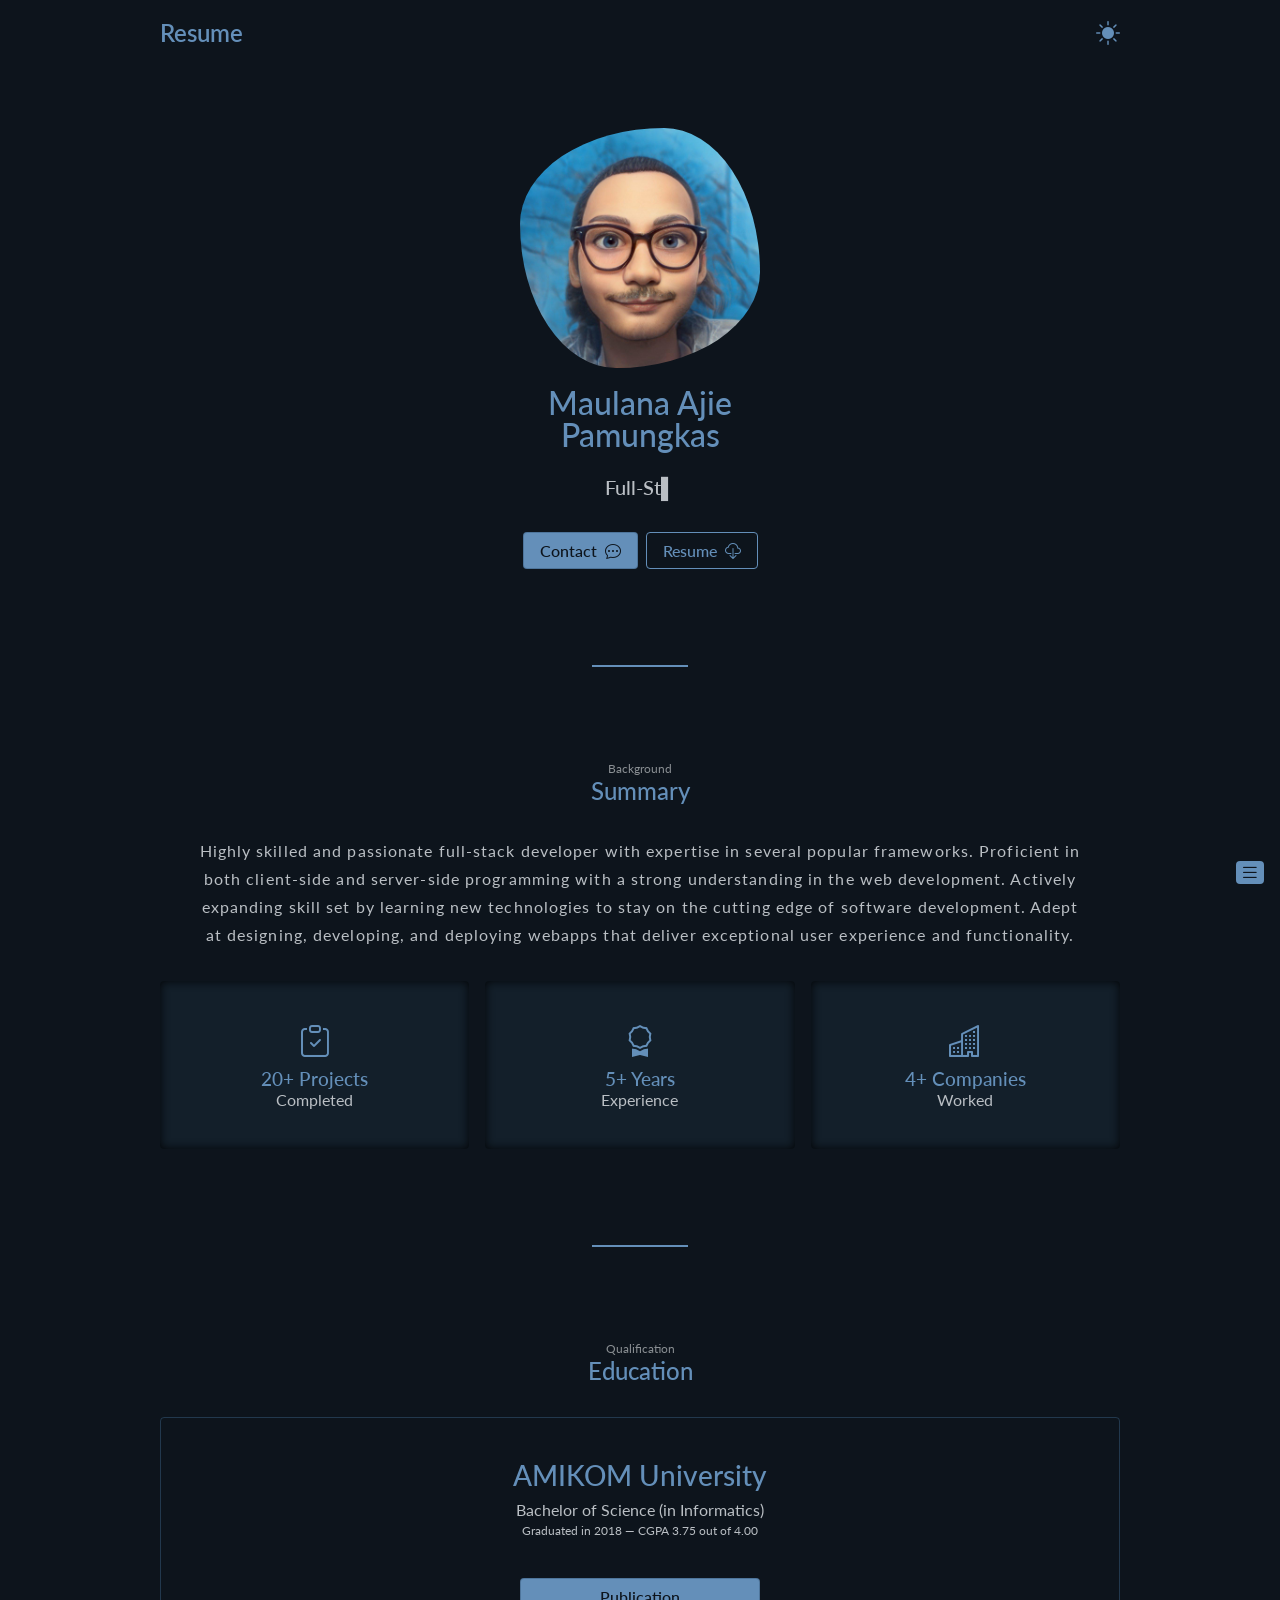
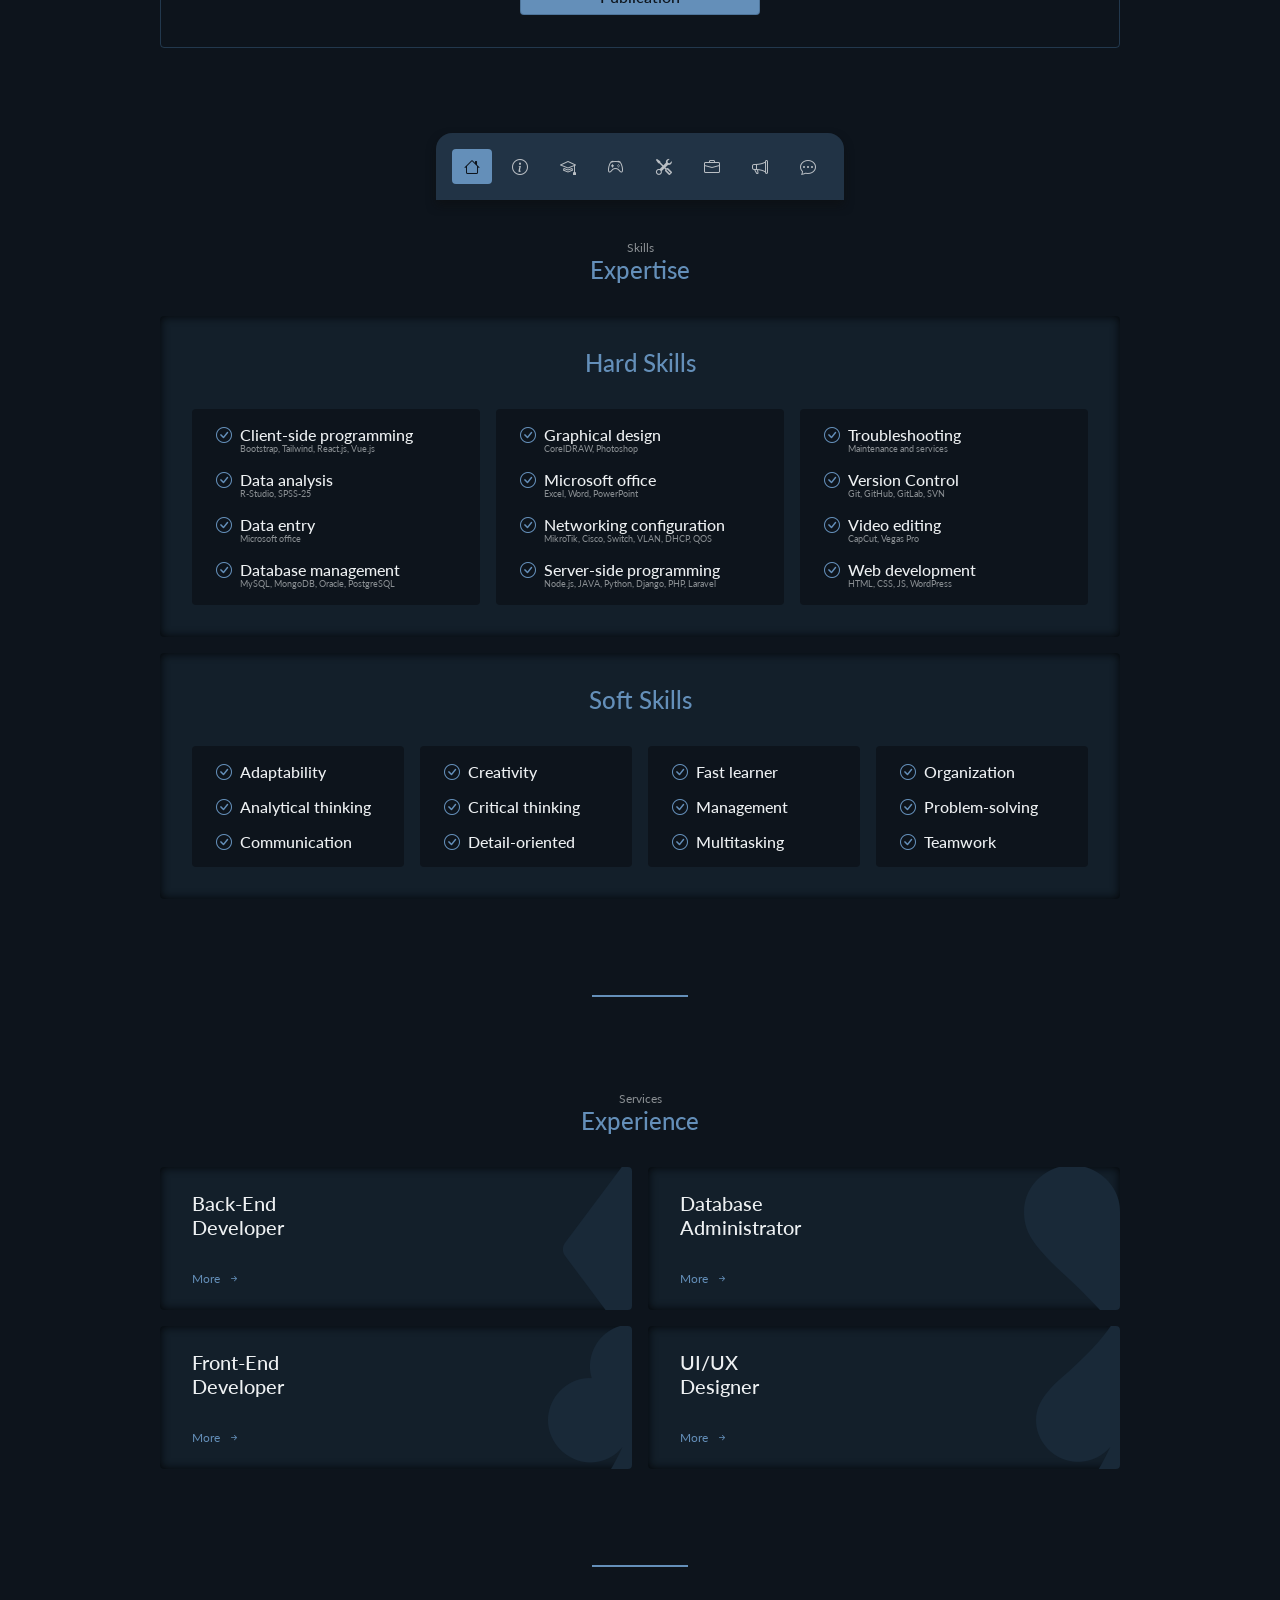
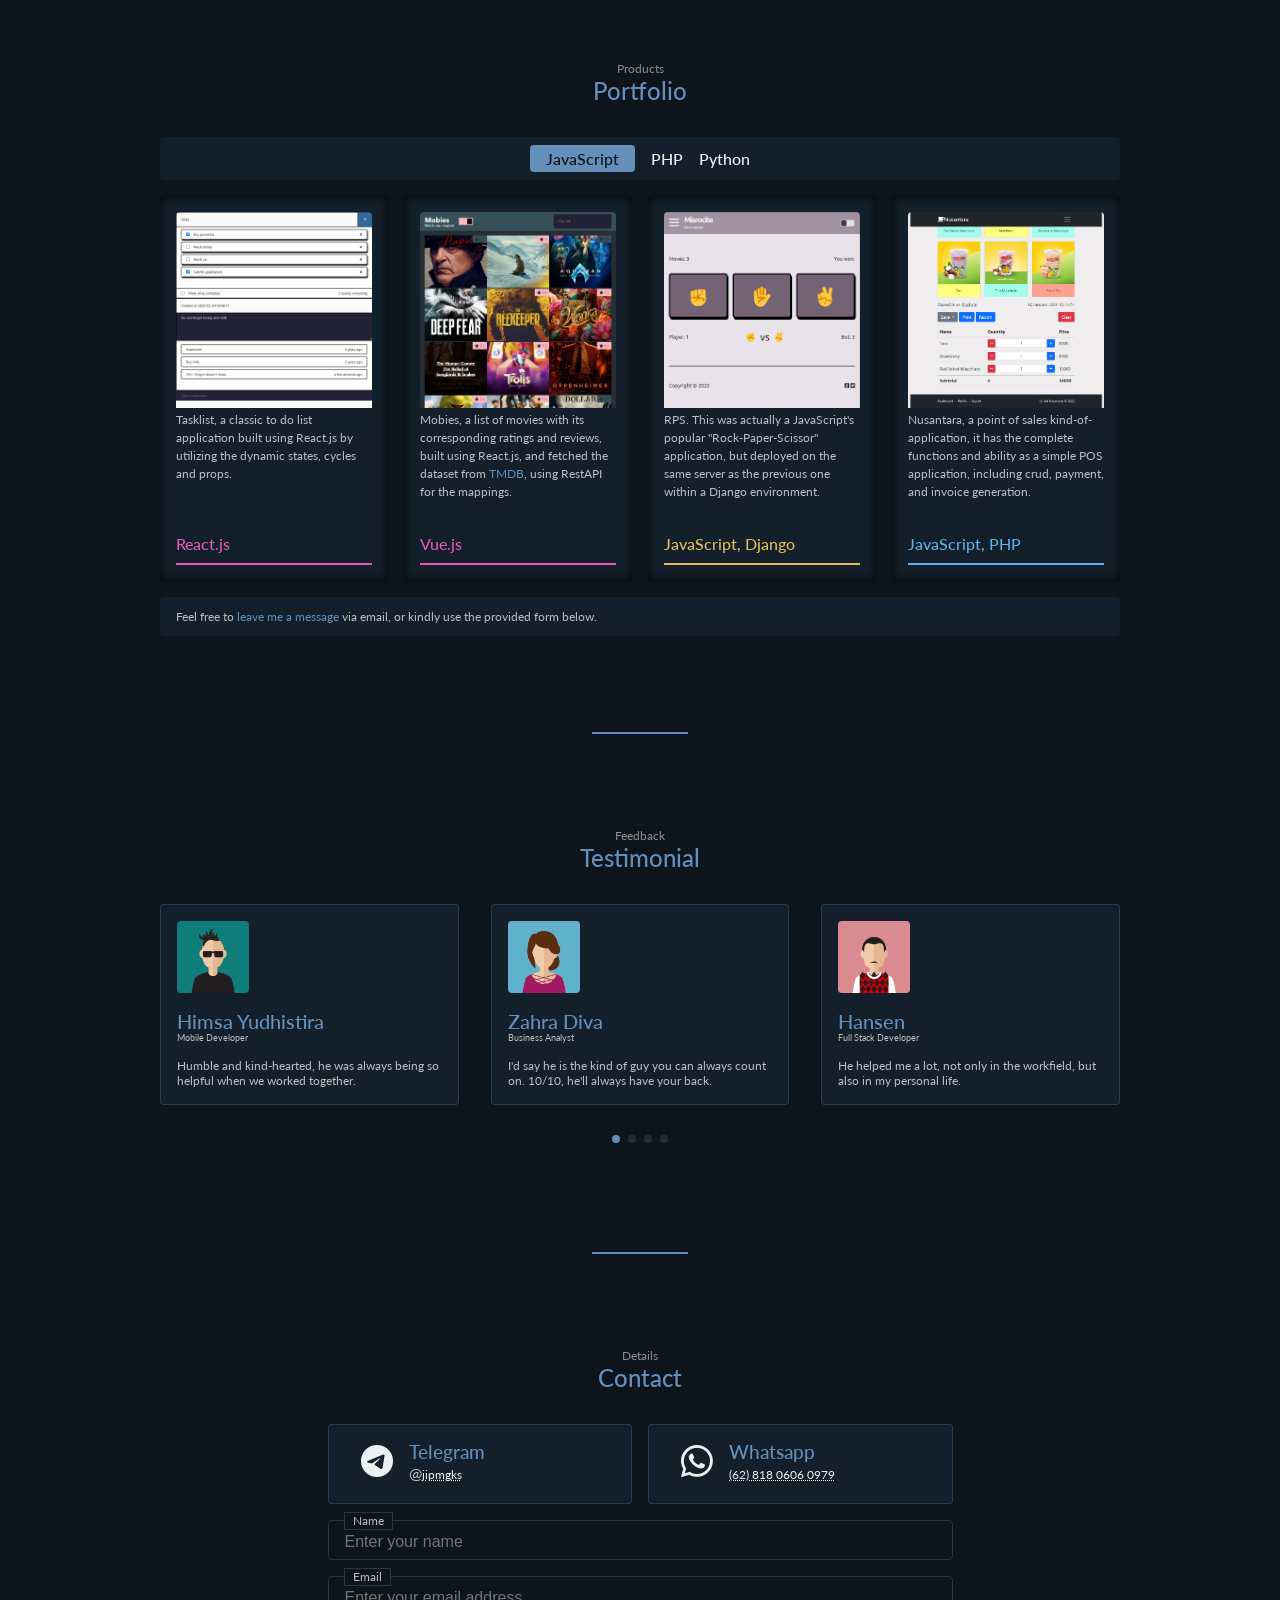
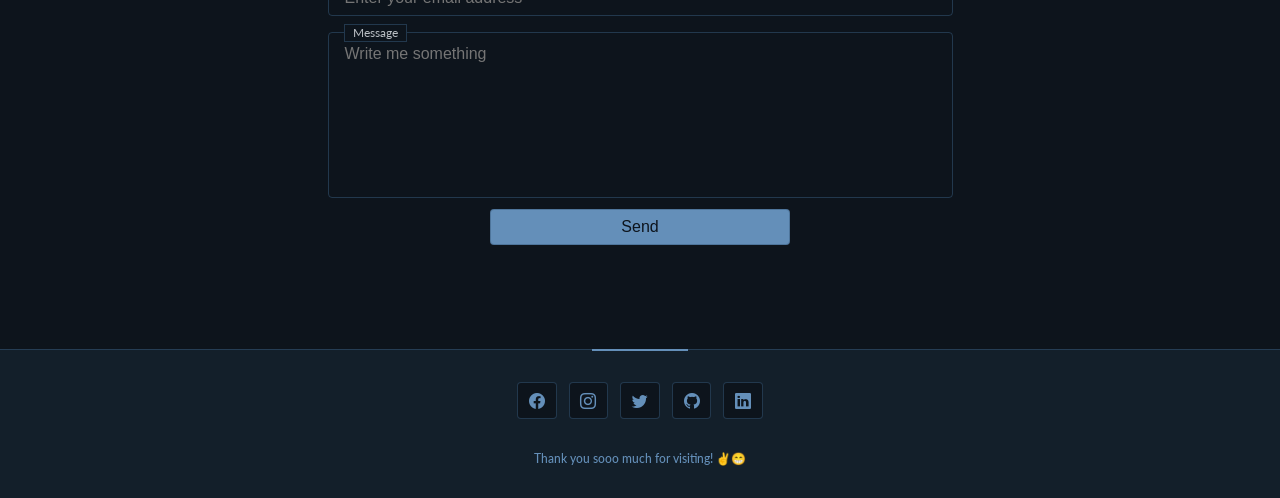
==== index.html @ 0828ddc0 "first delivery" ====
<!DOCTYPE html>
<html lang="en">
<head>
	<meta charset="UTF-8">
    <meta http-equiv="X-UA-Compatible" content="IE=edge">
    <meta name="viewport" content="width=device-width, initial-scale=1, shrink-to-fit=no">
    <meta name="author" content="Pohangggg">
    <meta name="description" content="Resume - Maulana Ajie Pamungkas">
    <meta name="keywords" content="resume, curicculum vitae, map, cv, php, html, css, javascript">

	<title>Rushing.in — Resume</title>

	<link rel="icon" href="./assets/img/favicon.ico">

	<link rel="preconnect" href="https://fonts.googleapis.com">
	<link rel="preconnect" href="https://fonts.gstatic.com" crossorigin="anonymous">

	<link rel="stylesheet" href="https://fonts.googleapis.com/css2?family=Lato:ital,wght@0,100;0,300;0,400;0,700;1,100;1,300;1,400;1,700&display=swap">

	<link rel="stylesheet" href="./assets/css/bootstrap-icons.min.css">
	<link rel="stylesheet" href="./assets/css/swiper-bundle.min.css">
	<link rel="stylesheet" href="./assets/css/sweetalert2.min.css">
	<link rel="stylesheet" href="./assets/css/style.min.css">
	<link rel="stylesheet" href="./assets/css/media.min.css">

</head>
<body>
	<div id="moving"></div>
	<div class="overlay"></div>
	<button id="btn-menu"><i class="bi bi-list"></i></button>

	<!-- HEADER ---------------------------------------------------->
	<header class="header container" id="navigate">
		<nav class="nav">
			<a href="/" class="nav-logo">Resume</a>
			<div class="nav-menu">
				<ul class="nav-list">
					<li class="nav-item">
						<a href="#home" class="nav-link nav-active">
							<i class="bi bi-house"></i>
						</a>
					</li>
					<li class="nav-item">
						<a href="#about" class="nav-link">
							<i class="bi bi-info-circle"></i>
						</a>
					</li>
					<li class="nav-item">
						<a href="#education" class="nav-link">
							<i class="bi bi-mortarboard"></i>
						</a>
					</li>
					<li class="nav-item">
						<a href="#skills" class="nav-link">
							<i class="bi bi-controller"></i>
						</a>
					</li>
					<li class="nav-item">
						<a href="#services" class="nav-link">
							<i class="bi bi-tools"></i>
						</a>
					</li>
					<li class="nav-item">
						<a href="#portfolio" class="nav-link">
							<i class="bi bi-briefcase"></i>
						</a>
					</li>
					<li class="nav-item">
						<a href="#testimonial" class="nav-link">
							<i class="bi bi-megaphone"></i>
						</a>
					</li>
					<li class="nav-item">
						<a href="#contact" class="nav-link">
							<i class="bi bi-chat-dots"></i>
						</a>
					</li>
				</ul>
			</div>
			<!-- <i class="bi bi-toggle-off" id="btn-toggle"></i> -->
			<i class="bi bi-sun-fill" id="btn-toggle"></i>
		</nav>
	</header>
	<!-- CONTENT --------------------------------------------------->
	<main class="main" id="home">
		<section class="home section">
			<div class="img-container">
				<img src="./assets/img/profile.jpeg" alt="Profile" class="img-home"/>
			</div>
			<div class="container grid">
				<div class="data">
					<h1 class="name">Maulana Ajie <br> Pamungkas</h1>
					<h3 class="headline"><span id="auto"></span></h3>
					<div class="btn-container">
						<a href="#contact" class="btn">Contact<i class="bi bi-chat-dots bi-btn"></i></a>
						<a href="./assets/pdf/cv_map.pdf" download="" class="btn btn-ghost">Resume<i class="bi bi-cloud-download bi-btn"></i></a>
					</div>
				</div>
			</div>
			<!-- ABSOLUTE ICONS --------------------------------------------------->
			<!--
			<ul class="socials">
				<li class="item">
					<a href="https://facebook.com/m.ajie.pmgks" class="a-link" target="_blank">
						<i class="bi bi-facebook"></i>
					</a>
				</li>
				<li class="item">
					<a href="https://twitter.com/maulaji" class="a-link" target="_blank">
						<i class="bi bi-twitter"></i>
					</a>
				</li>
				<li class="item">
					<a href="https://linkedin.com/in/omjipanggg" class="a-link" target="_blank">
						<i class="bi bi-linkedin"></i>
					</a>
				</li>
			</ul>
			-->
			<a href="#about" class="scroll">
				<i class="bi bi-mouse2 icon"></i>
			</a>
		</section>
		<section class="about section" id="about">
			<p class="section-subtitle">Background</p>
			<h1 class="section-title"><a href="#about">Summary</a></h1>
			<div class="container grid">
				<!-- <img src="./assets/img/formal.jpg" alt="Profile"/> -->
				<div class="data">
					<p class="description">Highly skilled and passionate full-stack developer with expertise in several popular frameworks. Proficient in both client-side and server-side programming with a strong understanding in the web development. Actively expanding skill set by learning new technologies to stay on the cutting edge of software development. Adept at designing, developing, and deploying webapps that deliver exceptional user experience and functionality.</p>
					<div class="info">
						<div class="box hovered">
							<i class="bi bi-clipboard-check"></i>
							<h3 class="title">20+ Projects</h3>
							<p class="subtitle">Completed</p>
						</div>
						<div class="box hovered">
							<i class="bi bi-award"></i>
							<h3 class="title">5+ Years</h3>
							<p class="subtitle">Experience</p>
						</div>
						<div class="box hovered">
							<i class="bi bi-building"></i>
							<h3 class="title">4+ Companies</h3>
							<p class="subtitle">Worked</p>
						</div>
					</div>
				</div>
			</div>
		</section>
		<section class="education section" id="education">
			<p class="section-subtitle">Qualification</p>
			<h1 class="section-title"><a href="#education">Education</a></h1>
			<div class="container flex">
				<div class="card border">
					<h1 class="title"><a href="https://maps.app.goo.gl/WAuAwAwWUjPSPC2U9" target="_blank">AMIKOM University</a></h1>
					<p>Bachelor of Science (in Informatics)</p>
					<small>Graduated in 2018 &mdash; CGPA 3.75 out of 4.00</small>
					<a href="https://repository.amikom.ac.id/files/2018/Publikasi_14.61.0033.pdf" target="_blank" class="btn link">Publication</a>
				</div>
			</div>
		</section>
		<section class="skills section" id="skills">
			<p class="section-subtitle">Skills</p>
			<h1 class="section-title"><a href="#skills">Expertise</a></h1>
			<div class="container grid">
				<div class="content">
					<h2 class="title">Hard Skills</h2>
					<div class="box">
						<div class="group">
							<div class="data">
								<i class="bi bi-check-circle"></i>
								<div class="wrap">
									<h3 class="name">Client-side programming</h3>
									<p class="level">Bootstrap, Tailwind, React.js, Vue.js</p>
								</div>
							</div>
							<div class="data">
								<i class="bi bi-check-circle"></i>
								<div class="wrap">
									<h3 class="name">Data analysis</h3>
									<p class="level">R-Studio, SPSS-25</p>
								</div>
							</div>
							<div class="data">
								<i class="bi bi-check-circle"></i>
								<div class="wrap">
									<h3 class="name">Data entry</h3>
									<p class="level">Microsoft office</p>
								</div>
							</div>
							<div class="data">
								<i class="bi bi-check-circle"></i>
								<div class="wrap">
									<h3 class="name">Database management</h3>
									<p class="level">MySQL, MongoDB, Oracle, PostgreSQL</p>
								</div>
							</div>
						</div>
						<div class="group">
							<div class="data">
								<i class="bi bi-check-circle"></i>
								<div class="wrap">
									<h3 class="name">Graphical design</h3>
									<p class="level">CorelDRAW, Photoshop</p>
								</div>
							</div>
							<div class="data">
								<i class="bi bi-check-circle"></i>
								<div class="wrap">
									<h3 class="name">Microsoft office</h3>
									<p class="level">Excel, Word, PowerPoint</p>
								</div>
							</div>
							<div class="data">
								<i class="bi bi-check-circle"></i>
								<div class="wrap">
									<h3 class="name">Networking configuration</h3>
									<p class="level">MikroTik, Cisco, Switch, VLAN, DHCP, QOS</p>
								</div>
							</div>
							<div class="data">
								<i class="bi bi-check-circle"></i>
								<div class="wrap">
									<h3 class="name">Server-side programming</h3>
									<p class="level">Node.js, JAVA, Python, Django, PHP, Laravel</p>
								</div>
							</div>
						</div>
						<div class="group">
							<div class="data">
								<i class="bi bi-check-circle"></i>
								<div class="wrap">
									<h3 class="name">Troubleshooting</h3>
									<p class="level">Maintenance and services</p>
								</div>
							</div>
							<div class="data">
								<i class="bi bi-check-circle"></i>
								<div class="wrap">
									<h3 class="name">Version Control</h3>
									<p class="level">Git, GitHub, GitLab, SVN</p>
								</div>
							</div>
							<div class="data">
								<i class="bi bi-check-circle"></i>
								<div class="wrap">
									<h3 class="name">Video editing</h3>
									<p class="level">CapCut, Vegas Pro</p>
								</div>
							</div>
							<div class="data">
								<i class="bi bi-check-circle"></i>
								<div class="wrap">
									<h3 class="name">Web development</h3>
									<p class="level">HTML, CSS, JS, WordPress</p>
								</div>
							</div>
						</div>
					</div>
				</div>
				<div class="content">
					<h2 class="title">Soft Skills</h2>
					<div class="box">
						<div class="group">
							<div class="data">
								<i class="bi bi-check-circle"></i>
								<div class="wrap">
									<h3 class="name">Adaptability</h3>
									<p class="level"></p>
								</div>
							</div>
							<div class="data">
								<i class="bi bi-check-circle"></i>
								<div class="wrap">
									<h3 class="name">Analytical thinking</h3>
									<p class="level"></p>
								</div>
							</div>
							<div class="data">
								<i class="bi bi-check-circle"></i>
								<div class="wrap">
									<h3 class="name">Communication</h3>
									<p class="level"></p>
								</div>
							</div>
						</div>
						<div class="group">
							<div class="data">
								<i class="bi bi-check-circle"></i>
								<div class="wrap">
									<h3 class="name">Creativity</h3>
									<p class="level"></p>
								</div>
							</div>
							<div class="data">
								<i class="bi bi-check-circle"></i>
								<div class="wrap">
									<h3 class="name">Critical thinking</h3>
									<p class="level"></p>
								</div>
							</div>
							<div class="data">
								<i class="bi bi-check-circle"></i>
								<div class="wrap">
									<h3 class="name">Detail-oriented</h3>
									<p class="level"></p>
								</div>
							</div>
						</div>
						<div class="group">
							<div class="data">
								<i class="bi bi-check-circle"></i>
								<div class="wrap">
									<h3 class="name">Fast learner</h3>
									<p class="level"></p>
								</div>
							</div>
							<div class="data">
								<i class="bi bi-check-circle"></i>
								<div class="wrap">
									<h3 class="name">Management</h3>
									<p class="level"></p>
								</div>
							</div>
							<div class="data">
								<i class="bi bi-check-circle"></i>
								<div class="wrap">
									<h3 class="name">Multitasking</h3>
									<p class="level"></p>
								</div>
							</div>
						</div>
						<div class="group">
							<div class="data">
								<i class="bi bi-check-circle"></i>
								<div class="wrap">
									<h3 class="name">Organization</h3>
									<p class="level"></p>
								</div>
							</div>
							<div class="data">
								<i class="bi bi-check-circle"></i>
								<div class="wrap">
									<h3 class="name">Problem-solving</h3>
									<p class="level"></p>
								</div>
							</div>
							<div class="data">
								<i class="bi bi-check-circle"></i>
								<div class="wrap">
									<h3 class="name">Teamwork</h3>
									<p class="level"></p>
								</div>
							</div>
						</div>
					</div>
				</div>
			</div>
		</section>
		<section class="services section" id="services">
			<p class="section-subtitle">Services</p>
			<h1 class="section-title">
				<a href="#services">Experience</a>
			</h1>
			<div class="container grid">
				<div class="card">
					<i class="bi bi-suit-diamond-fill"></i>
					<h3 class="title">Back-End<br/>Developer</h3>
					<a href="#" class="btn-service">More<i class="bi bi-arrow-right-short"></i></a>
					<div class="modal">
						<div class="modal-body">
							<i class="bi bi-x close"></i>
							<h3 class="modal-title">Back-End Developer</h3>
							<p class="modal-subtitle">More than 5 years of experience building scalable, secure, and high-performance server-side applications, proficient in C# (.NET), PHP (CodeIgniter, Laravel), Python (Django), and Node.js (JavaScript)</p>
							<ul class="modal-list">
								<li class="modal-item">Architected backend services to ensure reliable communication between distributed systems, microservices, and third-party APIs</li>
								<li class="modal-item">Strengthened data security across servers using authentication layers, encryption, and robust validation pipelines</li>
								<li class="modal-item">Optimized backend workflows by analyzing bottlenecks, implementing caching strategies, and improving database queries</li>
								<li class="modal-item">Designed and maintained RESTful API endpoints supporting multi-platforms with consistent and predictable data delivery</li>
							</ul>
						</div>
					</div>
				</div>
				<div class="card">
					<i class="bi bi-suit-heart-fill"></i>
					<h3 class="title">Database<br/>Administrator</h3>
					<a href="#" class="btn-service">More<i class="bi bi-arrow-right-short"></i></a>
					<div class="modal">
						<div class="modal-body">
							<i class="bi bi-x close"></i>
							<h3 class="modal-title">Database Administrator</h3>
							<p class="modal-subtitle">Experienced DBA with a strong background in designing, implementing, optimizing, and maintaining relational database systems, including MySQL, MongoDB, Oracle, and PostgreSQL environments</p>
							<ul class="modal-list">
								<li class="modal-item">Designed normalized schemas, optimized queries, and implemented database best practices for performance, scalability, and reliability</li>
								<li class="modal-item">Implemented backup strategies, recovery procedures, and data-protection standards to ensure system availability and business continuity</li>
								<li class="modal-item">Conducted pre-implementation workshops to enhance user understanding of database-integrated systems and ensure smooth transition</li>
								<li class="modal-item">Supported deployment cycles by preparing migration plans, and ensuring updates met performance and security requirements</li>
							</ul>
						</div>
					</div>
				</div>
				<div class="card">
					<i class="bi bi-suit-club-fill"></i>
					<h3 class="title">Front-End<br/>Developer</h3>
					<a href="#" class="btn-service">More<i class="bi bi-arrow-right-short"></i></a>
					<div class="modal">
						<div class="modal-body">
							<i class="bi bi-x close"></i>
							<h3 class="modal-title">Front-End Developer</h3>
							<p class="modal-subtitle">Self-motivated and versatile Front-End Developer with over 4 years of experience designing, developing, and optimizing modern web applications, responsive interfaces, and internal UI frameworks</p>
							<ul class="modal-list">
								<li class="modal-item">Designed and developed user-friendly interfaces for various applications, modules, and system dashboards</li>
								<li class="modal-item">Specialized in creating responsive, accessible, and high-performance user interfaces with reusable components and clean code structures</li>
								<li class="modal-item">Translated concepts or mockups, wireframes, and design specifications into fully functional, interactive front-end features</li>
								<li class="modal-item">Proficient with modern frontend libraries and frameworks including React.js, Vue.js, Bootstrap, Tailwind, and etc</li>
							</ul>
						</div>
					</div>
				</div>
				<div class="card">
					<i class="bi bi-suit-spade-fill"></i>
					<h3 class="title">UI/UX<br/>Designer</h3>
					<a href="#" class="btn-service">More<i class="bi bi-arrow-right-short"></i></a>
					<div class="modal">
						<div class="modal-body">
							<i class="bi bi-x close"></i>
							<h3 class="modal-title">UI/UX Designer</h3>
							<p class="modal-subtitle">Goal-focused UI/UX designer with a solid background in responsive web design. Fluently speaking in HTML, CSS, JS and widely used UI frameworks, with a strong ability to translate concepts</p>
							<ul class="modal-list">
								<li class="modal-item">Designed mockups, wireframes, and UI specification documents based on user requirements and stakeholder inputs</li>
								<li class="modal-item">Developed fully responsive websites and interfaces that adapt seamlessly to various screen sizes and interaction patterns</li>
								<li class="modal-item">Collaborated closely with teams to ensure visual consistency, accessibility, and smooth user experience</li>
								<li class="modal-item">Planned and conducted usability testing sessions, analyzed user behavior, and integrated feedback into refined UI/UX improvements</li>
							</ul>
						</div>
					</div>
				</div>
			</div>
		</section>
		<section class="work section" id="portfolio">
			<p class="section-subtitle">Products</p>
			<h3 class="section-title">
				<a href="#portfolio">Portfolio</a>
			</h3>
			<div class="filter">
				<span class="w-item work-active" data-filter=".design">JavaScript</span>
				<span class="w-item" data-filter=".theme">PHP</span>
				<span class="w-item" data-filter=".web">Python</span>
				<!-- <span class="w-item" data-filter="all">All</span> -->
			</div>
			<div class="container grid">
				<div class="card mix web">
					<img src="./assets/img/portfolio/django-microblog.png" alt="Resume"/>
					<div class="flex-column">
						<small class="small">Microblog, my very first website creation that utilized the Django framework, and a simple CRUD functionality.</small>
						<h3 class="title">Django</h3>
					</div>
					<div class="line"></div>
				</div>
				<div class="card mix web">
					<img src="./assets/img/portfolio/django-todo.png" alt="Resume"/>
					<div class="flex-column">
						<small class="small">Simple2do, yet another classic to do list application, but this one was developed by using Django, utilized its authentication, configuration and environment.</small>
						<h3 class="title">Django</h3>
					</div>
					<div class="line"></div>
				</div>
				<div class="card mix design">
					<img src="./assets/img/portfolio/react-tasks.png" alt="Resume"/>
					<div class="flex-column">
						<small class="small">Tasklist, a classic to do list application built using React.js by utilizing the dynamic states, cycles and props.</small>
						<h3 class="title">React.js</h3>
					</div>
					<div class="line"></div>
				</div>
				<div class="card mix design">
					<img src="./assets/img/portfolio/react-mobies.png" alt="Resume"/>
					<div class="flex-column">
						<small class="small">Mobies, a list of movies with its corresponding ratings and reviews, built using React.js, and fetched the dataset from <a href="https://www.themoviedb.org/">TMDB</a>, using RestAPI for the mappings.</small>
						<h3 class="title">Vue.js</h3>
					</div>
					<div class="line"></div>
				</div>
				<div class="card mix theme">
					<img src="./assets/img/portfolio/betta.png" alt="Resume"/>
					<div class="flex-column">
						<small class="small">BettaBenggala, runs on a local environment, one of my early projects I have developed when I was just starting to learn some programing languages.</small>
						<h3 class="title">PHP</h3>
					</div>
					<div class="line"></div>
				</div>
				<div class="card mix theme">
					<img src="./assets/img/portfolio/hostel.png" alt="Resume"/>
					<div class="flex-column">
						<small class="small">Hostel, a website that accommodates room reservations and other additional facilities.</small>
						<h3 class="title">PHP</h3>
					</div>
					<div class="line"></div>
				</div>
				<div class="card mix design web">
					<img src="./assets/img/portfolio/django-rps.png" alt="Resume"/>
					<div class="flex-column">
						<small class="small">RPS. This was actually a JavaScript's popular "Rock-Paper-Scissor" application, but deployed on the same server as the previous one within a Django environment.</small>
						<h3 class="title">JavaScript, Django</h3>
					</div>
					<div class="line"></div>
				</div>
				<div class="card mix web">
					<img src="./assets/img/portfolio/django-birbs.png" alt="Resume"/>
					<div class="flex-column">
						<small class="small">Misrocite, a forum-like application that allows users to communicate with others, to have a real-time conversation.</small>
						<h3 class="title">Django</h3>
					</div>
					<div class="line"></div>
				</div>
				<div class="card mix theme">
					<img src="./assets/img/portfolio/citampers.png" alt="Resume"/>
					<div class="flex-column">
						<small class="small">Citampers, a read-only walktrough of an 8-bit pixelated game called "Citampi Story", I made this tutorial 'cause I love this game sooo much.</small>
						<h3 class="title">PHP</h3>
					</div>
					<div class="line"></div>
				</div>
				<div class="card mix design theme">
					<img src="./assets/img/portfolio/esteh.png" alt="Resume"/>
					<div class="flex-column">
						<small class="small">Nusantara, a point of sales kind-of-application, it has the complete functions and ability as a simple POS application, including crud, payment, and invoice generation.</small>
						<h3 class="title">JavaScript, PHP</h3>
					</div>
					<div class="line"></div>
				</div>
				<div class="card mix theme">
					<img src="./assets/img/portfolio/hum.png" alt="Resume"/>
					<div class="flex-column">
						<small class="small"><a href="https://hum.ptkam.co.id" target="_blank">Monica</a>, a monitoring system to keep track of the billing collection process.</small>
						<h3 class="title">Laravel</h3>
					</div>
					<div class="line"></div>
				</div>
				<div class="card mix theme">
					<img src="./assets/img/portfolio/ngodeng.png" alt="Resume"/>
					<div class="flex-column">
						<small class="small">Ngodeng, yet another POS application of a small business of Korean f&amp;b to handle its products, orders, services, payments, etc.</small>
						<h3 class="title">Laravel</h3>
					</div>
					<div class="line"></div>
				</div>
				<div class="card mix theme">
					<img src="./assets/img/portfolio/kawin.png" alt="Resume"/>
					<div class="flex-column">
						<small class="small">Kawinan, some sort of customizable online wedding invitation.</small>
						<h3 class="title">PHP</h3>
					</div>
					<div class="line"></div>
				</div>
				<div class="card mix theme">
					<img src="./assets/img/portfolio/kelana.png" alt="Resume"/>
					<div class="flex-column">
						<small class="small">Kelana, a simple read-only company profile.</small>
						<h3 class="title">PHP</h3>
					</div>
					<div class="line"></div>
				</div>
				<div class="card mix theme">
					<img src="./assets/img/portfolio/sabrina.png" alt="Resume"/>
					<div class="flex-column">
						<small class="small">Sabrina, a classic scoring application of employee's performance.</small>
						<h3 class="title">Laravel</h3>
					</div>
					<div class="line"></div>
				</div>
				<div class="card mix theme">
					<img src="./assets/img/portfolio/nikah.png" alt="Resume"/>
					<div class="flex-column">
						<small class="small">Nikahan, yet another customizable online wedding invitation.</small>
						<h3 class="title">PHP</h3>
					</div>
					<div class="line"></div>
				</div>
				<div class="card mix theme">
					<img src="./assets/img/portfolio/selena.png" alt="Resume"/>
					<div class="flex-column">
						<small class="small"><a href="https://selena.ptkam.co.id" target="_blank">Selena</a>, an all-in-one recruitment system, from screening, scheduling, self-assessment, automatic contract generation to their termination.</small>
						<h3 class="title">Laravel</h3>
					</div>
					<div class="line"></div>
				</div>
				<div class="card mix theme">
					<img src="./assets/img/portfolio/vas.png" alt="Resume"/>
					<div class="flex-column">
						<small class="small"><a href="https://vas.ptkam.co.id" target="_blank">Fadelta</a>, a visitor system to support the billing collection (Monica) process.</small>
						<h3 class="title">Laravel</h3>
					</div>
					<div class="line"></div>
				</div>
			</div>
			<div class="spacer">
				<p>Feel free to <a href="https://mail.google.com/mail/u/0/?fs=1&tf=cm&source=mailto&su=The%20site%20is%20working!&to=maulana.ajie.pamungkas@gmail.com" target="_blank" class="btn-email">leave me a message</a> via email, or kindly use the provided form below.
				</p>
			</div>
		</section>
		<section class="testimonial section" id="testimonial">
			<p class="section-subtitle">Feedback</p>
			<h3 class="section-title"><a href="#testimonial">Testimonial</a></h3>
			<div class="swiper container">
				<div class="swiper-wrapper wrap">
					<div class="swiper-slide card border">
						<img src="./assets/img/1.png" alt="Testimonial"/>
						<div class="info">
							<h3 class="name">Himsa Yudhistira</h3>
							<p class="description">Mobile Developer</p>
						</div>
						<p class="feedback">Humble and kind-hearted, he was always being so helpful when we worked together.</p>
					</div>
					<div class="swiper-slide card border">
						<img src="./assets/img/2.png" alt="Testimonial"/>
						<div class="info">
							<h3 class="name">Zahra Diva</h3>
							<p class="description">Business Analyst</p>
						</div>
						<p class="feedback">I'd say he is the kind of guy you can always count on. 10/10, he'll always have your back.</p>
					</div>
					<div class="swiper-slide card border">
						<img src="./assets/img/3.png" alt="Testimonial"/>
						<div class="info">
							<h3 class="name">Hansen</h3>
							<p class="description">Full Stack Developer</p>
						</div>
						<p class="feedback">He helped me a lot, not only in the workfield, but also in my personal life.</p>
					</div>
					<div class="swiper-slide card border">
						<img src="./assets/img/5.png" alt="Testimonial"/>
						<div class="info">
							<h3 class="name">Muammar Zaid</h3>
							<p class="description">Field Operator</p>
						</div>
						<p class="feedback">I would like to pretty much consider him as one of my loyal best of friend.</p>
					</div>
				</div>
				<div class="swiper-pagination"></div>
			</div>
		</section>
		<section class="contact section" id="contact">
			<p class="section-subtitle">Details</p>
			<h3 class="section-title"><a href="#contact">Contact</a></h3>
			<div class="container grid">
				<div class="content">
					<div class="info">
						<div class="card border">
							<i class="bi bi-telegram"></i>
							<div class="wrap">
							<h3 class="contact-title">Telegram</h3>
							<p class="detail">@<a href="https://telegram.me/jipmgks" target="_blank" class="clinks">jipmgks</a></p>
							</div>
						</div>
						<div class="card border">
							<i class="bi bi-whatsapp"></i>
							<div class="wrap">
							<h3 class="contact-title">Whatsapp</h3>
							<p class="detail"><a href="https://api.whatsapp.com/send?phone=6281806060979&text=Mesin%20cuci%20butuh%20noda." target="_blank" class="clinks">(62) 818 0606 0979</a></p>
							</div>
						</div>
						<!--
						<div class="card">
							<i class="bi bi-envelope"></i>
							<div class="wrap">
							<h3 class="contact-title">Email address</h3>
							<p class="detail"><a href="https://mail.google.com/mail/u/0/?fs=1&tf=cm&source=mailto&su=The%20site%20is%20working!&to=maulana.ajie.pamungkas@gmail.com" target="_blank" class="clinks">maulana.ajie.pamungkas@gmail.com</a></p>
							</div>
						</div>
						-->
					</div>
				</div>
				<div class="content">
					<form action="./config/email.php" method="POST">
						<div class="input-group">
							<label for="name" class="border">Name</label>
							<input type="text" placeholder="Enter your name" class="form-input" id="name" autocomplete="off" required="true" name="name"/>
						</div>
						<div class="input-group">
							<label for="email" class="border">Email</label>
							<input type="email" placeholder="Enter your email address" class="form-input" id="email" autocomplete="off" required="true" name="email"/>
						</div>
						<div class="input-group">
							<label for="message" class="border">Message</label>
							<textarea name="message" id="message" cols="30" rows="8" class="from-textarea" placeholder="Write me something" autocomplete="off" required="true"></textarea>
						</div>
						<button class="btn btn-send" id="btn-send">Send</button>
					</form>
				</div>
			</div>
		</section>
	</main>
	<!-- FOOTER ---------------------------------------------------->
	<footer class="footer container" id="footer">
<!--
		<h1 class="f-title">Maula</h1>
		<ul class="f-list">
			<li class="f-item"><a href="#about" class="f-link">About</a></li>
			<li class="f-item"><a href="#contact" class="f-link">Contact</a></li>
			<li class="f-item"><a href="#home" class="f-link">Home</a></li>
			<li class="f-item"><a href="#portfolio" class="f-link">Portfolio</a></li>
			<li class="f-item"><a href="#services" class="f-link">Services</a></li>
			<li class="f-item"><a href="#skills" class="f-link">Skills</a></li>
			<li class="f-item"><a href="#testimonial" class="f-link">Testimonial</a></li>
		</ul>
-->
		<ul class="f-social">
			<li class="f-item"><a href="https://facebook.com/m.ajie.pmgks" class="f-link"><i class="bi bi-facebook"></i></a></li>
			<li class="f-item"><a href="https://instagram.com/jipmgks" class="f-link"><i class="bi bi-instagram"></i></a></li>
			<li class="f-item"><a href="https://twitter.com/maulaji" class="f-link"><i class="bi bi-twitter"></i></a></li>
			<li class="f-item"><a href="https://github.com/omjipanggg" class="f-link"><i class="bi bi-github"></i></a></li>
			<li class="f-item"><a href="https://linkedin.com/in/omjipanggg" class="f-link"><i class="bi bi-linkedin"></i></a></li>
		</ul>

		<p class="copy">Thank you sooo much for visiting! ✌️😁</p>
	</footer>
	<script src="./assets/js/jquery-3.5.1.min.js"></script>
	<script src="./assets/js/mixitup.min.js"></script>
	<script src="./assets/js/swiper-bundle.min.js"></script>
	<script src="./assets/js/typed.min.js"></script>
	<script src="./assets/js/sweetalert2.all.min.js"></script>
	<script src="./assets/js/custom.min.js"></script>
</body>
</html>
---- assets/css/style.min.css ----
/*
@import url('https://fonts.googleapis.com/css2?family=Open+Sans&display=swap');
@import url('https://fonts.googleapis.com/css2?family=Raleway&display=swap');
@import url('https://fonts.googleapis.com/css2?family=Poppins&display=swap');
*/
/*====================================*/
/*GLOBAL*/
:root {
	/*COLOR*/
	--hue: 210;
	--border-color: hsla(var(--hue), 38%, 36%, .5);
	--primary-color: hsl(var(--hue), 38%, 56%);
	--secondary-color: hsl(var(--hue), 38%, 48%);
	--menu-color: hsl(var(--hue), 35%, 20%);
	--title-color: hsl(var(--hue), 15%, 94%);
	--text-color: hsl(var(--hue), 8%, 75%);
	--lite-color: hsl(var(--hue), 4%, 56%);
	--fade-color: hsla(var(--hue), 38%, 12%, .9);
	--cd-color: hsl(var(--hue), 38%, 16%);
	--fr-color: hsl(var(--hue), 38%, 12%);
	--bg-color: hsl(var(--hue), 38%, 8%);
	--box-color: hsl(var(--hue), 38%, 2%);
	--overlay-color: hsla(var(--hue), 0%, 0%, .9);

	--blue-color: hsla(321deg, 67%, 62%, 1);
	--pink-color: hsla(201deg, 67%, 62%, 1);
	--yellow-color: hsla(45deg, 67%, 62%, 1);

	/*FONT*/
	--font: sans-serif;
	/*SIZE*/
	--big-size: 1.75rem;
	--h1-size: 1.5rem;
	--h2-size: 1.25rem;
	--h3-size: 1rem;
	--normal-size: .938rem;
	--small-size: .75rem;
	--smaller-size: .57rem;
	/*HEIGHT*/
	--static: 4rem;
	/*WIDTH*/
	--w1: 960px;
	--w2: 720px;
	/*WEIGHT*/
	--semi-bold: 500;
	--bold: 600;
	/*ZINDEX*/
	--z-base: 1;
	--z-absolute: 2;
	--z-fixed: 3;
	--z-moving: 4;
	--z-menu: 5;
	--z-overlay: 6;
	--z-btn: 7;
	--z-modal: 8;
	/*PADDING*/
	--p1: 1rem;
	--p2: 2rem;
}

/*====================================*/
/*BASE*/
*::selection {
	color: var(--bg-color);
	background-color: var(--secondary-color);
}
::-webkit-scrollbar {
	width: 5px;
    background-color: var(--fr-color);
}
::-webkit-scrollbar-thumb:hover {
	background-color: var(--secondary-color);
}
::-webkit-scrollbar-thumb {
    background-color: var(--primary-color);
}
*, *::before, *::after {
	/*outline: 1px solid var(--primary-color);*/
	box-sizing: border-box;
	padding: 0;
	margin: 0;
}
html {
	scroll-behavior: smooth;
}
body {
	font-family: 'Lato', sans-serif;
	font-size: var(--normal-size);
	background-color: var(--bg-color);
	color: var(--text-color);
}
body.dark {
	--title-color: hsl(var(--hue), 15%, 14%);
	--text-color: hsl(var(--hue), 8%, 35%);
	--cd-color: hsl(var(--hue), 92%, 80%);
	--fade-color: hsla(var(--hue), 92%, 94%, .9);
	--fr-color: hsl(var(--hue), 92%, 94%);
	--menu-color: hsl(var(--hue), 10%, 96%);
	--box-color: hsl(var(--hue), 92%, 86%);
	--border-color: hsla(var(--hue), 92%, 36%, .5);
	--bg-color: hsl(var(--hue), 92%, 98%);
}
button {
	outline: none;
	padding: .5rem 1.5rem;
	border-radius: .25rem;
	border: 1px solid var(--border-color);
	background-color: var(--primary-color);
	cursor: pointer;
}
button,
input,
textarea {
	font-family: var(--font);
	font-size: var(--normal-size);
}
h1, h2, h3, h4, h5 {
	color: var(--primary-color);
	font-weight: var(--semi-bold);
}
ul {
	list-style-type: none;
}
a {
	/*text-decoration-style: dotted;*/
	text-decoration: none;
	color: var(--primary-color);
}
img {
	object-fit: cover;
	object-position: center;
	pointer-events: none;
	max-width: 100%;
	height: auto;
}

/*====================================*/
/*KEYFRAMES*/
@keyframes blink {
	from { opacity: 0; }
	to { opacity: 1; }
}

/*====================================*/
/*REUSABLES*/
.container {
	max-width: 100%;
	width: var(--w1);
	margin: 0 auto;
}
.flex {
	display: flex;
	grid-gap: 2rem;
}
.grid {
	display: grid;
	grid-gap: 2rem;
}
.main {
	overflow: hidden;
}
.section {
	padding: 6rem 2rem;
}
.section::after {
	content: "";
	width: 6rem;
	height: 2px;
	position: absolute;
	background-color: var(--primary-color);
	transform: translateX(-50%);
	margin-top: 6rem;
	left: 50%;
}
.section-title,
.section-subtitle {
	text-align: center;
}
.section-title {
	font-size: var(--h2-size);
	color: var(--primary-color);
	margin-bottom: 2rem;
}
.section-subtitle {
	display: block;
	color: var(--lite-color);
	font-size: var(--small-size);
}
.overlay {
	position: fixed;
	top: 0;
	left: 0;
	bottom: 0;
	right: 0;
	background-color: var(--overlay-color);
	z-index: var(--z-overlay);
	display: none;
}
.text-justify {
	text-align: justify;
}
.bi-btn {
	font-size: var(--normal-size) !important;
	margin-left: .5rem;
	float: right;
}
.border {
	border: 1px solid var(--border-color);
}

/*====================================*/
/*NAVBAR*/
#moving {
	position: fixed;
	top: 64px;
	left: 0;
	height: 1px;
	background-color: var(--secondary-color);
	z-index: var(--z-moving);
}
.header {
	display: flex;
	position: fixed;
	top: 0;
	left: 0;
	width: 100%;
	padding: 0 2rem;
	z-index: var(--z-menu);
	background-color: var(--bg-color);
	transition: all 300ms ease-in-out;
	justify-content: center;
	align-items: center;
	margin: auto;
}
.header.active {
	background-color: var(--fr-color)!important;
}
.nav {
	width: var(--w1);
	height: var(--static);
	display: flex;
	justify-content: space-between;
	align-items: center;
}
.nav-logo {
	color: var(--primary-color);
	font-size: var(--h2-size);
	font-weight: var(--bold);
	transition: all 300ms ease-in-out;
	text-decoration: none;
}
.nav-logo:hover {
	color: var(--secondary-color);
}
.nav-menu {
	position: fixed;
	bottom: -100%;
	left: 50%;
	padding: 1rem 1rem;
	-moz-box-shadow: 0 5px 10px hsla(0, 0%, 5%, .5);
	-webkit-box-shadow: 0 5px 10px hsla(0, 0%, 5%, .5);
	box-shadow: 0 5px 10px hsla(0, 0%, 5%, .5);
	border-radius: 1rem 1rem 0 0;
	z-index: var(--z-btn);
	width: calc(100% - 120px);
	max-width: 408px;
	transition: all 120ms ease-in-out;
	background-color: var(--menu-color);
	transform: translateX(-50%);
}
.nav-list {
	display: flex;
	width: 100%;
	/*max-width: 480px;*/
	grid-gap: .5rem;
	margin: auto;
	justify-content: center;
	flex-wrap: wrap;
	align-items: stretch;
}
.nav-item {
	flex-basis: 40px;
	flex-grow: 1;
	flex-shrink: 1;
	height: auto;
	/*
	width: 40px;
	border: 1px solid var(--border-color);
	border-radius: 6px;
	*/
}
.nav-link {
	display: flex;
	font-size: 1rem;
	color: var(--text-color);
	justify-content: center;
	border-radius: .25rem;
	padding: .5rem;
}
.nav-show {
	bottom: 0;
}
.nav-active {
	color: var(--bg-color);
	background-color: var(--primary-color);
	/*box-shadow: inset 0 0 5px var(--box-color);*/
}
#btn-menu {
	position: fixed;
	bottom: 1rem;
	right: 1rem;
	z-index: var(--z-btn);
	transition: all 300ms ease-in-out;
	/*color: var(--lite-color);*/
	color: var(--bg-color);
	font-size: var(--h3-size);
	border: none;
	padding: 0 4px;
	background-color: var(--primary-color);
}
#btn-menu:hover {
	background-color: var(--secondary-color);
}
#btn-toggle {
	color: var(--primary-color);
	font-size: var(--h2-size);
	cursor: pointer;
	transition: all 300ms ease-in-out;
}
.shadow {
	-moz-box-shadow: 0 2px 1rem rgba(20, 20, 20, .15);
	-webkit-box-shadow: 0 2px 1rem rgba(20, 20, 20, .15);
	box-shadow: 0 2px 1rem rgba(20, 20, 20, .15);
}

/*====================================*/
/*HOME*/
.home .img-container {
	max-width: 240px;
	margin: auto;
}
.home .img-home {
	margin-top: 2rem;
	border-radius: 60% 40% 60% 40% / 40% 60% 40% 60%;
}
.home p {
	display: block;
	/*font-size: var(--small-size);*/
	color: var(--text-color);
	margin-bottom: .25rem;
}
.home .data {
	text-align: center;
	margin-top: 1rem;
	display: flex;
	flex-direction: column;
	grid-gap: 1rem;
}
.home .name {
	font-size: var(--big-size);
	line-height: 1;
	margin-bottom: .5rem;
}
.home .headline {
	margin-bottom: 1rem;
	font-size: var(--h3-size);
	color: var(--text-color);
}
.home .btn-container {
	display: flex;
	justify-content: center;
	align-items: center;
	grid-gap: .5rem;
}
.home .socials,
.home .scroll {
	position: absolute;
	z-index: var(--z-absolute);
}
.home .socials {
	display: grid;
	top: 50%;
	left: 0;
	transform: translateY(-50%);
	grid-gap: .5rem;
}
.home .item {
	border-radius: 0 .25rem .25rem 0;
	background-color: var(--primary-color);
	border-top: 1px solid var(--border-color);
	border-right: 1px solid var(--border-color);
	border-bottom: 1px solid var(--border-color);
	transition: all 300ms ease-in-out;
}
.home .item:hover {
	/*padding-left: 1rem;*/
}
.home .a-link {
	display: flex;
	font-size: 1rem;
	justify-content: center;
	align-items: center;
	color: var(--bg-color);
	width: 32px;
	height: 32px;
}
.home .scroll {
	left: 50%;
	bottom: 8rem;
	transform: translateX(-50%);
	animation: blink 800ms linear infinite alternate;
	color: var(--primary-color);
	font-size: 1.25rem;
	display: none;
}
.btn {
	padding: .5rem 1rem;
	display: inline-block;
	color: var(--bg-color);
	text-decoration: none;
	background-color: var(--primary-color);
	border: 1px solid var(--border-color);
	transition: all 300ms ease-in-out;
	font-weight: var(--semi-bold);
	font-size: var(--normal-size);
	border-radius: .25rem;
}
.btn:hover,
.btn:focus {
	background-color: var(--secondary-color);
	color: var(--bg-color);
}
.btn-ghost {
	background-color: transparent;
	border: 1px solid var(--primary-color);
	color: var(--primary-color);
}

.hovered {
	transition: all 240ms ease-in;
}

.hovered:hover {
	-moz-box-shadow: 0 0 2px var(--primary-color);
	-webkit-box-shadow: 0 0 2px var(--primary-color);
	box-shadow: 0 0 2px var(--primary-color);
}

/*====================================*/
/*ABOUT*/
.about .data {
	text-align: center;
}
.about img {
	margin: auto;
	width: 240px;
	border-radius: .25rem;
}
.about .info {
	display: grid;
	grid-template-columns: repeat(3, 1fr);
	margin: 2rem auto 0;
	grid-gap: 1rem;
}
.about .box {
	position: relative;
	padding: 2.5rem 1rem;
	border-radius: .25rem;
	background-color: var(--fr-color);
	-moz-box-shadow: inset 0 0 10px var(--box-color);
	-webkit-box-shadow: inset 0 0 10px var(--box-color);
	box-shadow: inset 0 0 10px var(--box-color);
}
.about .title {
	display: inline-block;
}
.about .bi {
	display: block;
	font-size: 2rem;
	color: var(--primary-color);
	margin-bottom: .5rem;
}
.about .description {
	padding: 0 2rem;
	text-align: center;
	letter-spacing: 1.1px;
	line-height: 1.75;
}

/*====================================*/
/*EDUCATION*/
.education .card {
	width: 100%;
	border-radius: .25rem;
	padding: 2rem;
	text-align: center;
}

.education .title {
	margin: .5rem 0;
	font-size: var(--h1-size);
}

.education small {
	font-size: var(--small-size);
}

.education .link {
	display: block;
	margin: 40px auto 0;
	width: 100%;
	max-width: 240px;
}


/*====================================*/
/*SKILLS*/
.skills .grid {
	grid-gap: 1rem;
}
.skills .content {
	padding: 2rem;
	border-radius: .25rem;
	background-color: var(--fr-color);
	-moz-box-shadow: inset 0 0 10px var(--box-color);
	-webkit-box-shadow: inset 0 0 10px var(--box-color);
	box-shadow: inset 0 0 10px var(--box-color);
}
.skills .title {
	font-size: var(--h2-size);
	font-weight: var(--semi-bold);
	color: var(--primary-color);
	text-align: center;
	margin-bottom: 2rem;
}
.skills .box {
	display: flex;
	grid-gap: 1rem;
	justify-content: space-between;
	flex-wrap: wrap;
}
.skills .group {
	display: grid;
	align-items: stretch;
	grid-gap: 1rem;
	flex-basis: 200px;
	flex-grow: 1;
	flex-shrink: 1;
	background-color: var(--bg-color);
	border-radius: .25rem;
	padding: 1rem 1.5rem;
}
.skills .data {
	display: flex;
	grid-gap: .5rem;
	align-items: baseline;
}
.skills .bi {
	font-size: 1rem;
	color: var(--primary-color);
}
.skills .name {
	font-size: var(--normal-size);
	font-weight: var(--semi-bold);
	line-height: 1;
	color: var(--title-color);
}
.skills .level {
	color: var(--lite-color);
	font-size: var(--smaller-size);
}

/*====================================*/
/*SERVICES*/
.services .container {
	grid-template-columns: repeat(auto-fill, minmax(320px, 1fr));
	grid-gap: 1rem;
}
.services .card {
	-moz-box-shadow: inset 0 0 10px var(--box-color);
	-webkit-box-shadow: inset 0 0 10px var(--box-color);
	box-shadow: inset 0 0 10px var(--box-color);
	background-color: var(--fr-color);
	padding: 1.5rem 2rem;
	border-radius: .25rem;
	position: relative;
	overflow: hidden;
}
.services .card > .bi {
	position: absolute;
	top: -1rem;
	right: -6rem;
	line-height: 1;
	font-size: 12rem;
	z-index: var(--z-base);
	color: var(--cd-color);
}
.services .title {
	color: var(--title-color);
	font-size: var(--h3-size);
	margin-bottom: 2rem;
}
.btn-service {
	color: var(--primary-color);
	font-size: var(--small-size);
	display: flex;
	align-items: center;
	grid-gap: .5rem;
	cursor: pointer;
}
.btn-service:hover .bi {
	transform: translateX(.25rem);
}
.btn-service .bi {
	font-size: var(--small-size);
	transition: all 300ms ease-in-out;
}
.services .modal {
	top: 3rem;
	left: 50%;
	transform: translate(-50%, 0);
	display: flex;
	position: fixed;
	justify-content: center;
	transition: all 300ms ease-in-out;
	background-color: transparent;
	z-index: var(--z-modal);
	visibility: hidden;
	margin: auto;
	opacity: 0;
}
.services .modal-body {
	max-width: 480px;
	max-height: max-content;
	position: relative;
	background-color: var(--bg-color);
	padding: 2rem 2rem 6rem;
	border-radius: .25rem;
	overflow: auto;
}
.services .modal-title,
.services .modal-subtitle {
	text-align: center;
}
.services .modal-title {
	font-size: var(--h3-size);
	color: var(--primary-color);
}
.services .modal-subtitle {
	font-size: var(--small-size);
	color: var(--text-color);
	margin: 2rem 0;
}
.services .modal-list {
	display: grid;
	grid-gap: .75rem;
	list-style-type: square;
	padding-left: 1.5rem;
}
.services .modal-item {
	font-size: var(--small-size);
	color: var(--text-color);
}
.services .close {
	bottom: 2rem;
	left: 50%;
	position: absolute;
	transform: translateX(-50%);
	transition: all 300ms ease-in-out;
	color: var(--primary-color);
	font-size: 1.25rem;
	cursor: pointer;
}
.services .close:hover {
	color: var(--text-color);
}

/*====================================*/
/*WORK*/
.work.section {}
.work .container {
	grid-template-columns: repeat(auto-fill, minmax(240px, 1fr));
	padding: 1rem 0;
	grid-gap: 1rem;
}
.work .spacer {
	max-width: 100%;
	width: var(--w1);
	/*height: 1rem;*/
	padding: .75rem 1rem;
	margin: auto;
	background-color: var(--fr-color);
	border-radius: .25rem;
	font-size: var(--small-size);
}
.work .filter {
	display: flex;
	flex-wrap: wrap;
	max-width: var(--w1);
	justify-content: center;
	background-color: var(--fr-color);
	padding: .5rem;
	align-items: center;
	grid-gap: .5rem;
	margin: 2rem auto 0;
	border-radius: .25rem;
}
.work .w-item {
	cursor: pointer;
	color: var(--title-color);
	font-weight: var(--semi-bold);
	border-radius: .25rem;
	transition: all 300ms ease-in-out;
	margin: 0 .25rem;
	padding: .25rem 0;
}
.work .w-item.work-active {
	padding: .25rem 1rem;
	background-color: var(--primary-color);
	color: var(--bg-color);
}
.work .card {
	-moz-box-shadow: inset 0 0 10px var(--box-color);
	-webkit-box-shadow: inset 0 0 10px var(--box-color);
	box-shadow: inset 0 0 10px var(--box-color);
	background-color: var(--fr-color);
	border-radius: .25rem;
	padding: 1rem;
}
.work .line,
.work .line-1,
.work .line-2 {
	width: 100%;
	height: 2px;
	margin: 2px 0 0;
}
.work .flex-column {
	display: flex;
	flex-direction: column;
	justify-content: space-between;
	height: 150px;
}
.work .mix.design .line { background-color: var(--blue-color); }
.work .mix.design .title { color: var(--blue-color); }
.work .mix.theme .line { background-color: var(--pink-color); }
.work .mix.theme .title { color: var(--pink-color); }
.work .mix.web .line { background-color: var(--yellow-color); }
.work .mix.web .title { color: var(--yellow-color); }

.work .mix.design .line-1 { background-color: var(--blue-color); }
.work .mix.theme .line-1 { background-color: var(--pink-color); }
.work .mix.web .line-1 { background-color: var(--yellow-color); }

.work .mix.design .line-2 { background-color: var(--blue-color); }
.work .mix.theme .line-2 { background-color: var(--pink-color); }
.work .mix.web .line-2 { background-color: var(--yellow-color); }

.work img {
	border-top-left-radius: .25rem;
	border-top-right-radius: .25rem;
	/*margin-bottom: .75rem;*/
}
.work .title {
	text-overflow: ellipsis;
	overflow: hidden;
	white-space: nowrap;
	font-size: var(--normal-size);
	font-weight: var(--semi-bold);
	margin: .5rem 0;
}
.work-btn {
	width: max-content;
	color: var(--primary-color);
	font-size: var(--small-size);
	display: flex;
	align-items: center;
	grid-gap: .25rem;
}
.work-btn:hover .bi {
	transform: translateX(.25rem);
}
.work-btn .bi {
	font-size: 1rem;
	transition: all 300ms ease-in-out;
}
.work small {
	font-size: var(--small-size);
	/* text-align: justify; */
	line-height: 1.5;
	word-break: break-word;
}

/*====================================*/
/*TESTIMONIAL*/
.testimonial .container {
	/*width: 100%;*/
}
.testimonial .card {
	background-color: var(--fr-color);
	display: flex;
	grid-gap: 1rem;
	flex-wrap: wrap;
	margin-bottom: 2rem;
	padding: 1rem;
	border-radius: .25rem;
	flex-direction: column;
	align-items: flex-start;
	/*
	-moz-box-shadow: inset 0 0 10px var(--box-color);
	-webkit-box-shadow: inset 0 0 10px var(--box-color);
	box-shadow: inset 0 0 10px var(--box-color);
	*/
}
.testimonial img {
	width: 72px;
	height: 72px;
	border-radius: .25rem;
	/*
	-moz-box-shadow: 0 0 10px var(--box-color);
	-webkit-box-shadow: 0 0 10px var(--box-color);
	box-shadow: 0 0 10px var(--box-color);
	*/
}
.testimonial .name {
	font-size: var(--h3-size);
	font-weight: var(--semi-bold);
}
.testimonial .description {
	font-size: var(--smaller-size);
	line-height: 1;
}
.testimonial .feedback {
	font-size: var(--small-size);
	/*flex-basis: 100%;*/
}
.testimonial .swiper-slide {
	height: auto;
}
.testimonial .swiper-pagination {
	position: relative;
}
.testimonial .swiper-pagination-bullets {
}
.testimonial .swiper-pagination-bullet {
	background-color: var(--lite-color);
}
.testimonial .swiper-pagination-bullet-active {
	background-color: var(--primary-color);
}

/*====================================*/
/*CONTACT*/
.contact .container {
	grid-gap: 1rem;
	width: 625px;
}
.contact .title {
	font-size: var(--h3-size);
	margin-bottom: 2rem;
}
.contact .info {
	display: flex;
	grid-gap: 1rem;
	justify-content: center;
	align-items: center;
	flex-wrap: wrap;
}
.contact .card {
	display: flex;
	flex: 1 0 48%;
	grid-gap: 1rem;
	justify-content: flex-start;
	/*
	-moz-box-shadow: inset 0 0 10px var(--box-color);
	-webkit-box-shadow: inset 0 0 10px var(--box-color);
	box-shadow: inset 0 0 10px var(--box-color);
	*/
	background-color: var(--fr-color);
	padding: 1rem 2rem 1.325rem;
	border-radius: .25rem;
	text-align: left;
}
.contact .clinks {
	color: var(--title-color);
	font-size: var(--small-size);
	text-decoration: underline;
	text-decoration-style: dotted;
}
.contact .bi {
	font-size: var(--big-size);
	color: var(--title-color);
}
.contact form {
	display: flex;
	flex-direction: column;
	justify-content: center;
	align-items: stretch;
}
.contact input,
.contact textarea {
	border: 1px solid var(--border-color);
	background-color: transparent;
	color: var(--text-color);
	outline: none;
	width: 100%;
	resize: none;
	border-radius: .25rem;
	padding: .75rem 1rem .5rem;
	transition: all 300ms ease-in-out;
}
.contact input:focus,
.contact textarea:focus {
	-moz-box-shadow: 0 0 2px var(--primary-color);
	-webkit-box-shadow: 0 0 2px var(--primary-color);
	box-shadow: 0 0 2px var(--primary-color);
}
.contact .input-group {
	position: relative;
}
.contact .input-group + .input-group {
	margin-top: 1rem;
}
.contact label {
	line-height: 1;
	position: absolute;
	top: -8px;
	left: 16px;
	padding: 2px .5rem;
	font-size: var(--small-size);
	background-color: var(--bg-color);
	z-index: var(--z-base);
}
.contact .btn-send {
	width: 100%;
	max-width: 300px;
	padding: .5rem 1rem;
	/*margin: .625rem auto 0;*/
	margin: .5rem auto;
}
.contact .btn-send .bi {
	color: var(--bg-color);
}

/*====================================*/
/*FOOTER*/
.footer {
	background-color: var(--fr-color);
	width: 100%!important;
	padding: 2rem;
	border-top: 1px solid var(--border-color);
}
.footer .f-title,
.footer .f-link {
	color: var(--primary-color);
}
.footer .f-title {
	text-align: center;
}
.footer .f-list {
	display: flex;
	justify-content: center;
	margin: 2rem 0 1.5rem;
	padding: 0 1rem;
	grid-gap: 1rem;
	flex-wrap: wrap;
}
.footer .f-social {
	display: flex;
	flex-wrap: wrap;
	justify-content: center;
	grid-gap: .75rem;
}
.footer .f-social .f-item {
	background-color: var(--bg-color);
	/*box-shadow: 2px 6px 0px var(--cd-color);*/
	/*
	-moz-box-shadow: inset 0 0 10px var(--box-color);
	-webkit-box-shadow: inset 0 0 10px var(--box-color);
	box-shadow: inset 0 0 10px var(--box-color);
	*/
	border: 1px solid var(--border-color);
	/*transition: all 300ms ease-in-out;*/
	padding: .5rem .675rem;
	/*padding: 1rem;*/
	border-radius: .25rem;
	font-size: 1rem;
	display: inline-flex;
}
/*
.footer .f-social .f-item:focus,
.footer .f-social .f-item:hover {
	transform: translateY(4px);
	box-shadow: 2px 2px 0px var(--cd-color);
}
.footer .bi {
	transition: all 300ms ease-in-out;
	color: var(--primary-color);
}
*/
.footer .f-social .f-item:focus .bi,
.footer .f-social .f-item:hover .bi {
	color: var(--blue-color);
}

.footer .f-social .f-item:focus,
.footer .f-social .f-item:hover {
	-moz-box-shadow: 0 0 2px var(--primary-color);
	-webkit-box-shadow: 0 0 2px var(--primary-color);
	box-shadow: 0 0 2px var(--primary-color);
}
.footer .copy {
	display: block;
	padding: 0 4rem;
	margin-top: 2rem;
	font-size: var(--small-size);
	color: var(--primary-color);
	font-weight: var(--semi-bold);
	text-align: center;
}
---- assets/css/media.min.css ----
/*===================================================================*/
/*MEDIA*/
@media screen and (min-width: 976px) {
	:root {
		--big-size: 2rem;
		--h1-size: 1.75rem;
		--h2-size: 1.5rem;
		--h3-size: 1.25rem;
		--normal-size: 1rem;
	}
}
@media screen and (min-width: 768px) {
	.work .container {
		grid-template-columns: repeat(auto-fill, minmax(200px, 1fr));
	}
}
@media screen and (max-width: 767.98px) {
	:root {
		--static: 2rem;
	}
	.about .info {
		grid-template-columns: 1fr;
	}
	.about .description {
		text-align: justify;
		padding: 0;
	}
	.about img {
		width: 100%;
	}
	.section { padding: 6rem 0; }
	.container {
		padding: 1rem!important;
	}
	.services .modal {
		top: 2rem;
		left: 2rem;
		bottom: 2.25rem;
		right: 2rem;
		transform: translate(0, 0);
	}
	.services .modal-body {
		padding: 2rem;
		line-height: 1.25;
	}
	.work .filter {
		border-radius: 0;
	}
	.testimonial img {
		width: 50px;
		height: 50px;
	}
	.footer .title {
		margin: 1rem 0 2rem;
	}
	.footer .copy {
		margin-top: 1rem;
	}
	.contact .card {
		flex-basis: 100%;
	}
	.nav-item {
		flex-basis: 20%;
	}
}
@media screen and (max-width: 767.98px) and (orientation: landscape) {
	.services .close {
		top: .25rem;
		left: 1rem;
		bottom: auto;
	}
}
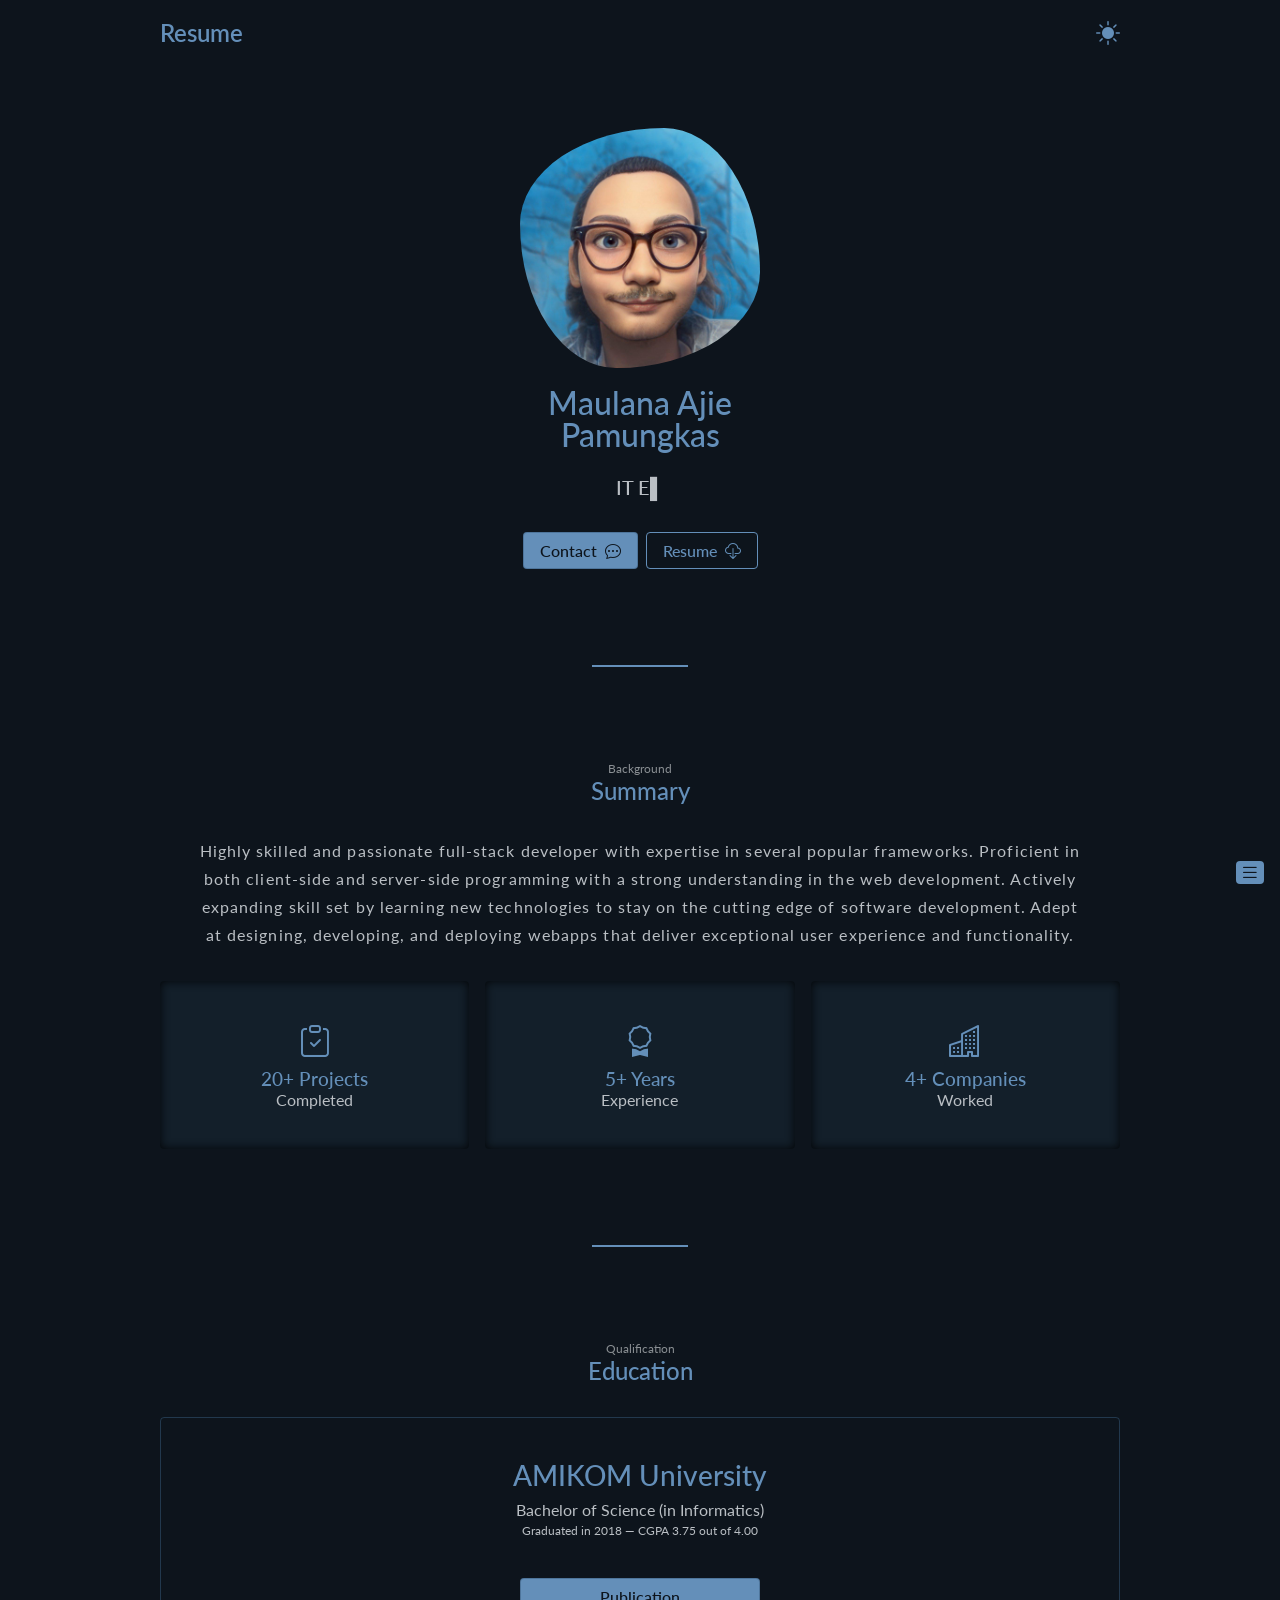
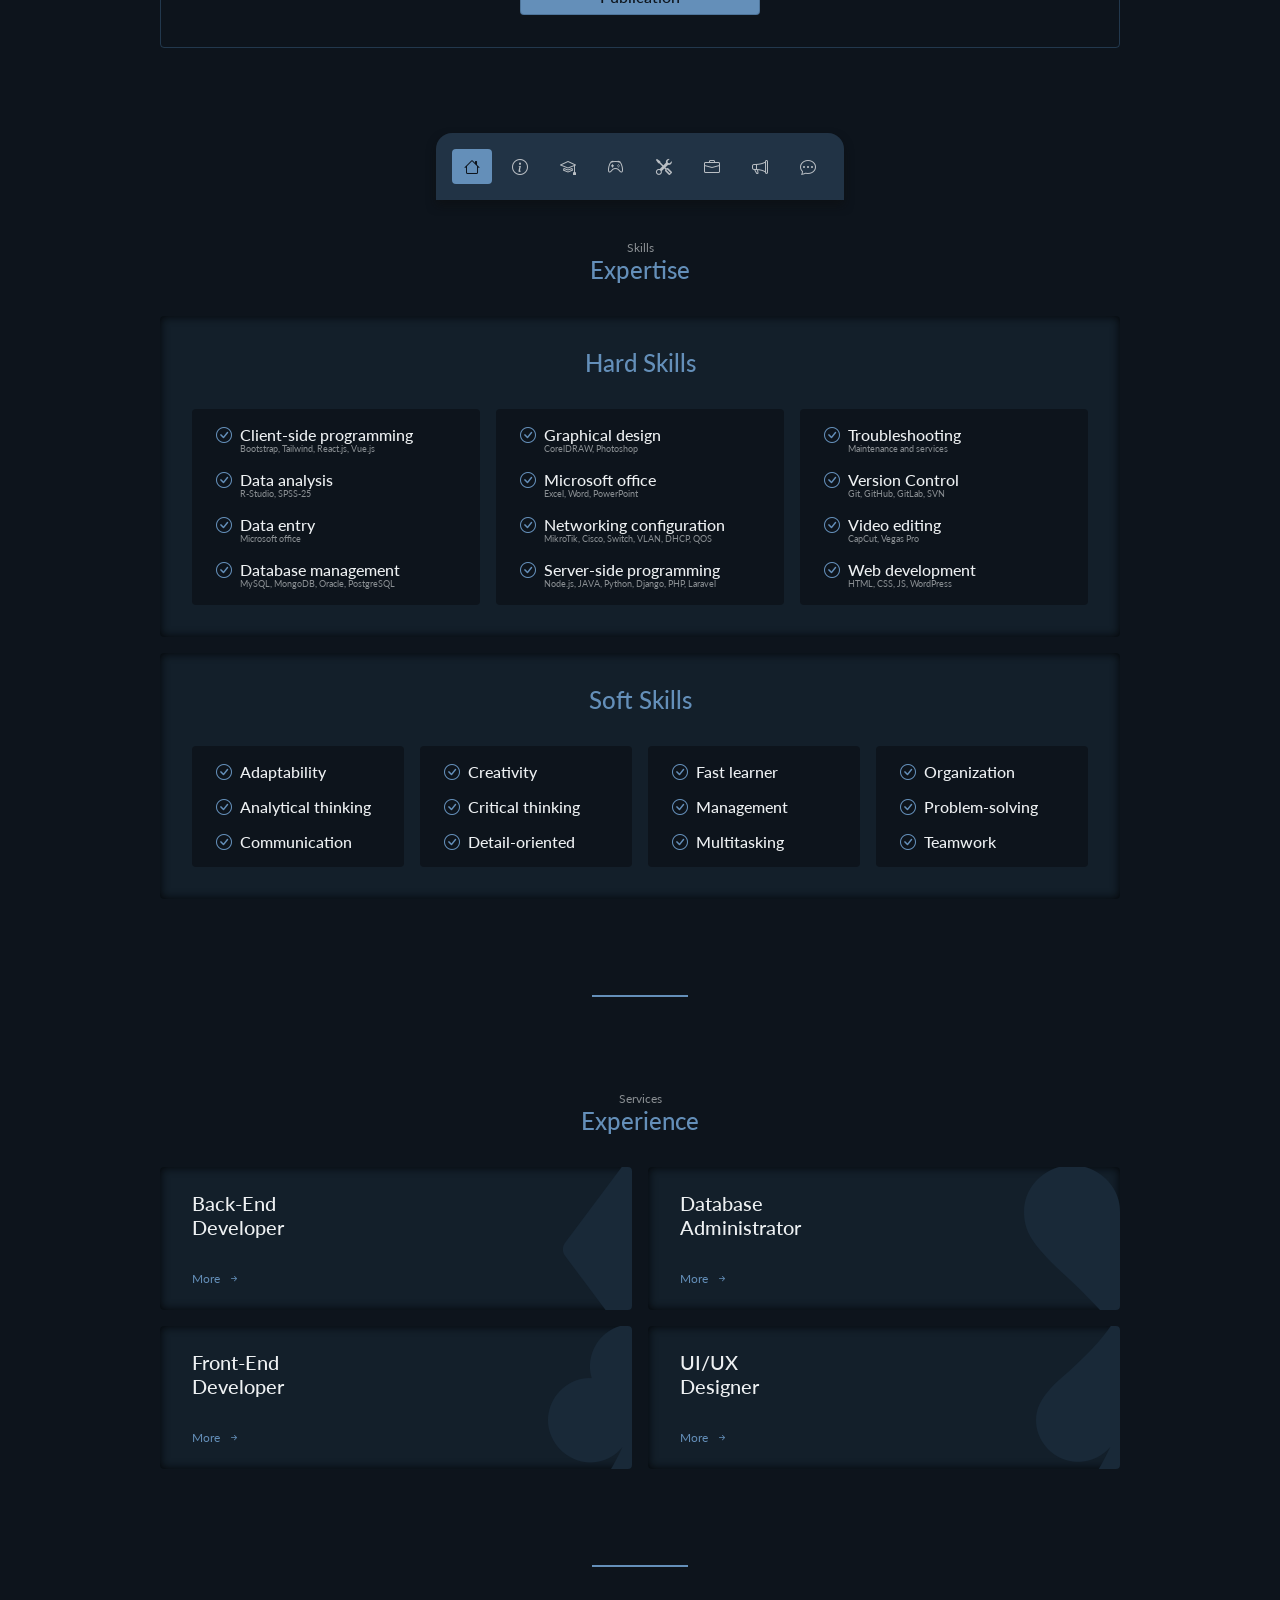
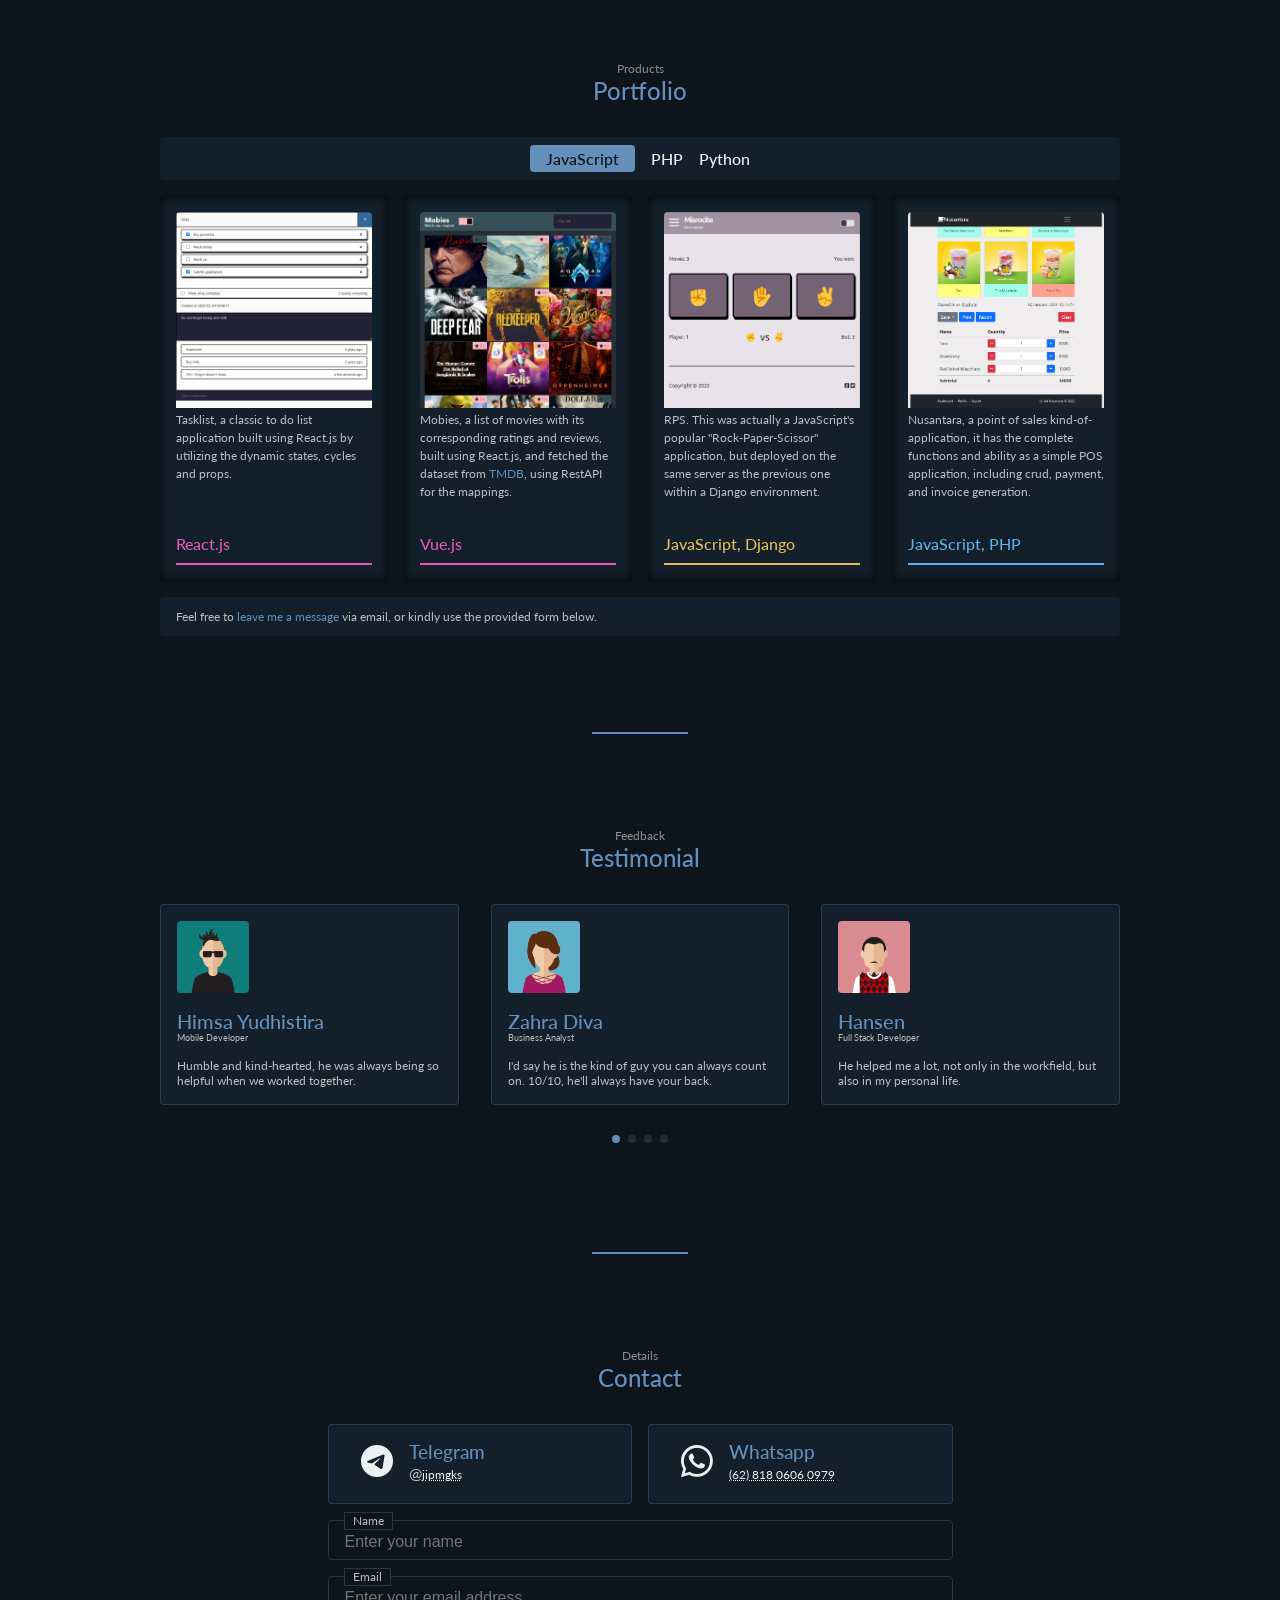
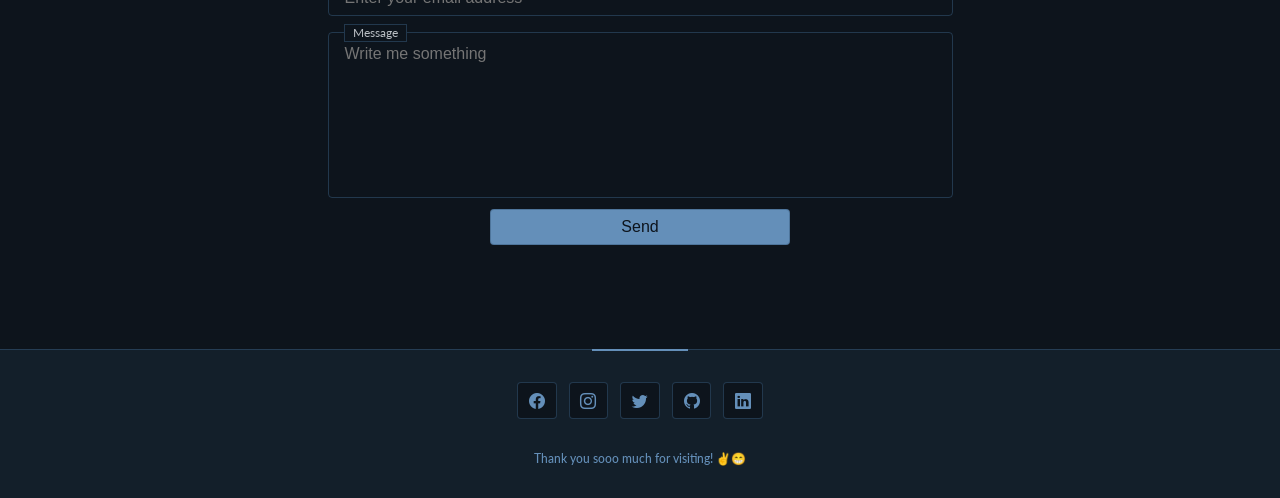
==== commit 13fdfcda: "added some unnecessary scripts" ====
--- a/index.html
+++ b/index.html
@@ -8,7 +8,7 @@
     <meta name="description" content="Resume - Maulana Ajie Pamungkas">
     <meta name="keywords" content="resume, curicculum vitae, map, cv, php, html, css, javascript">
 
-	<title>Rushing.in — Resume</title>
+	<title>Fas Factum Foes</title>
 
 	<link rel="icon" href="./assets/img/favicon.ico">
 
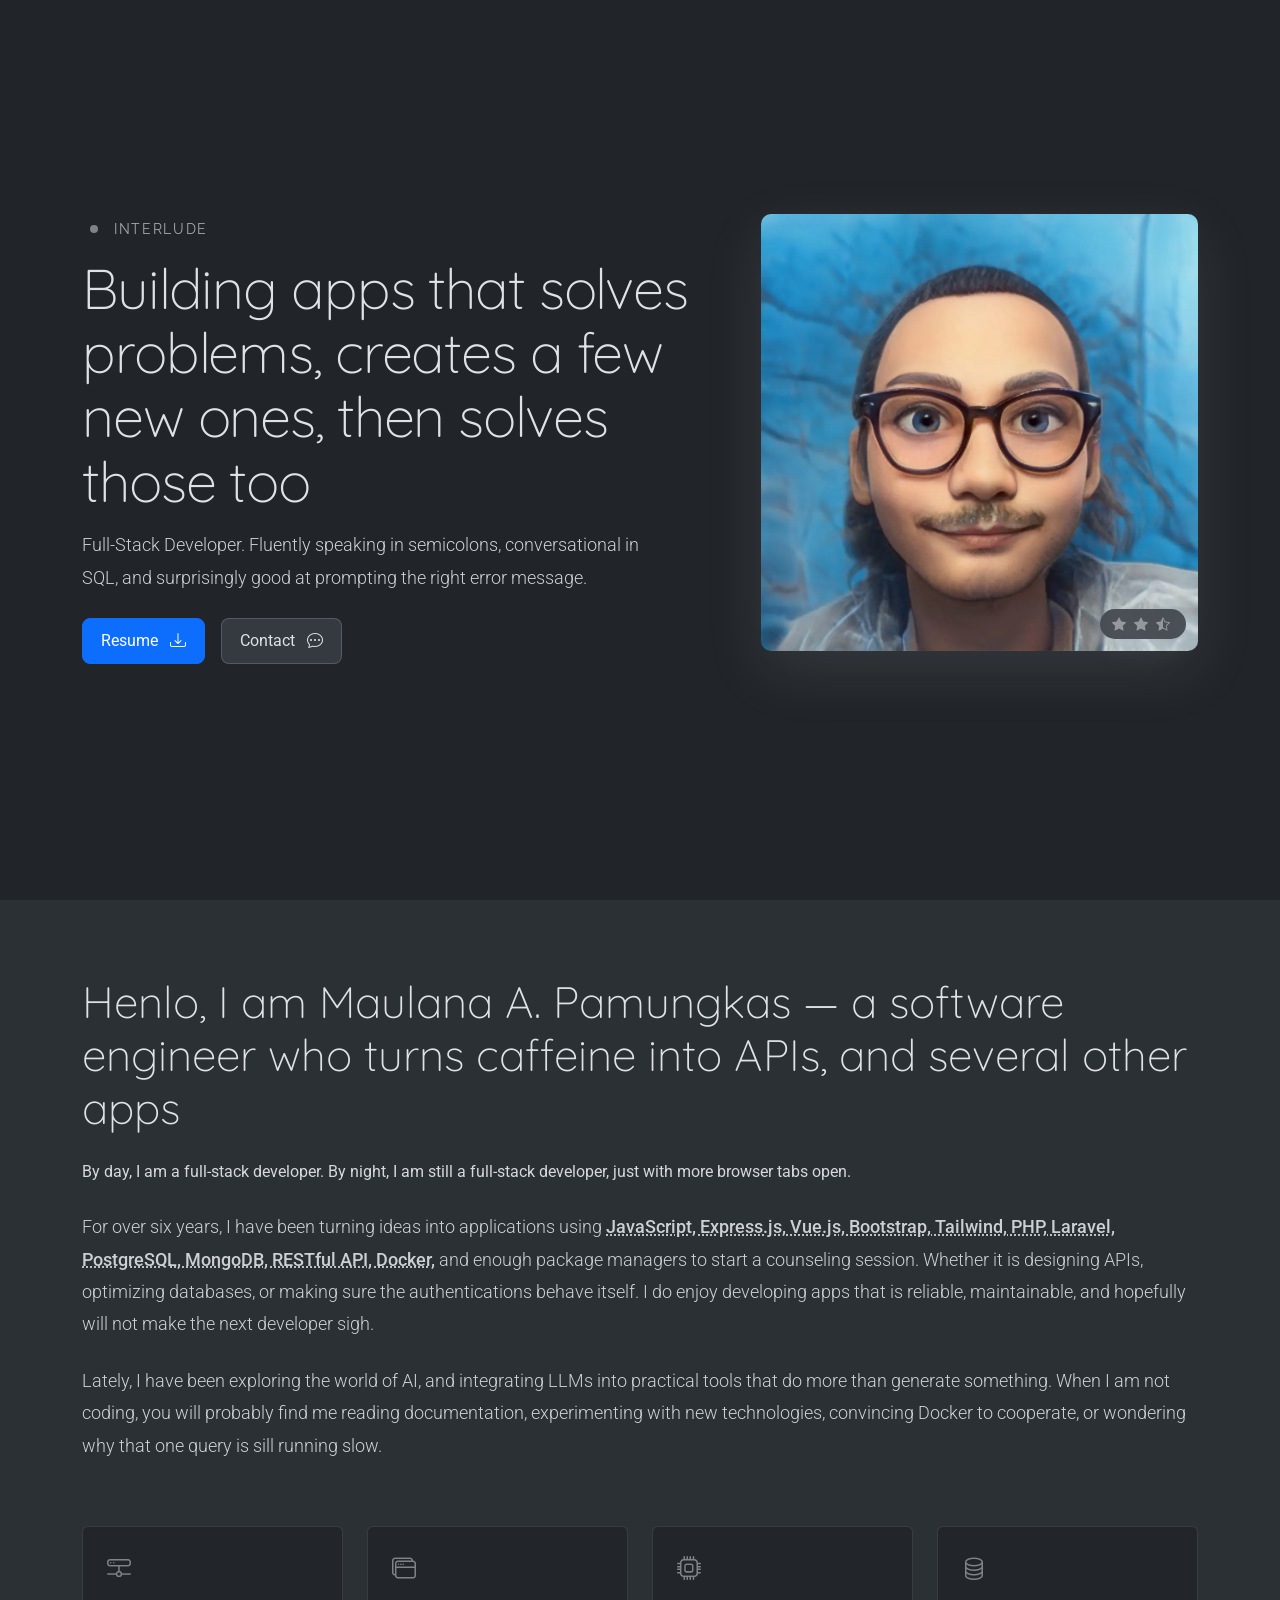
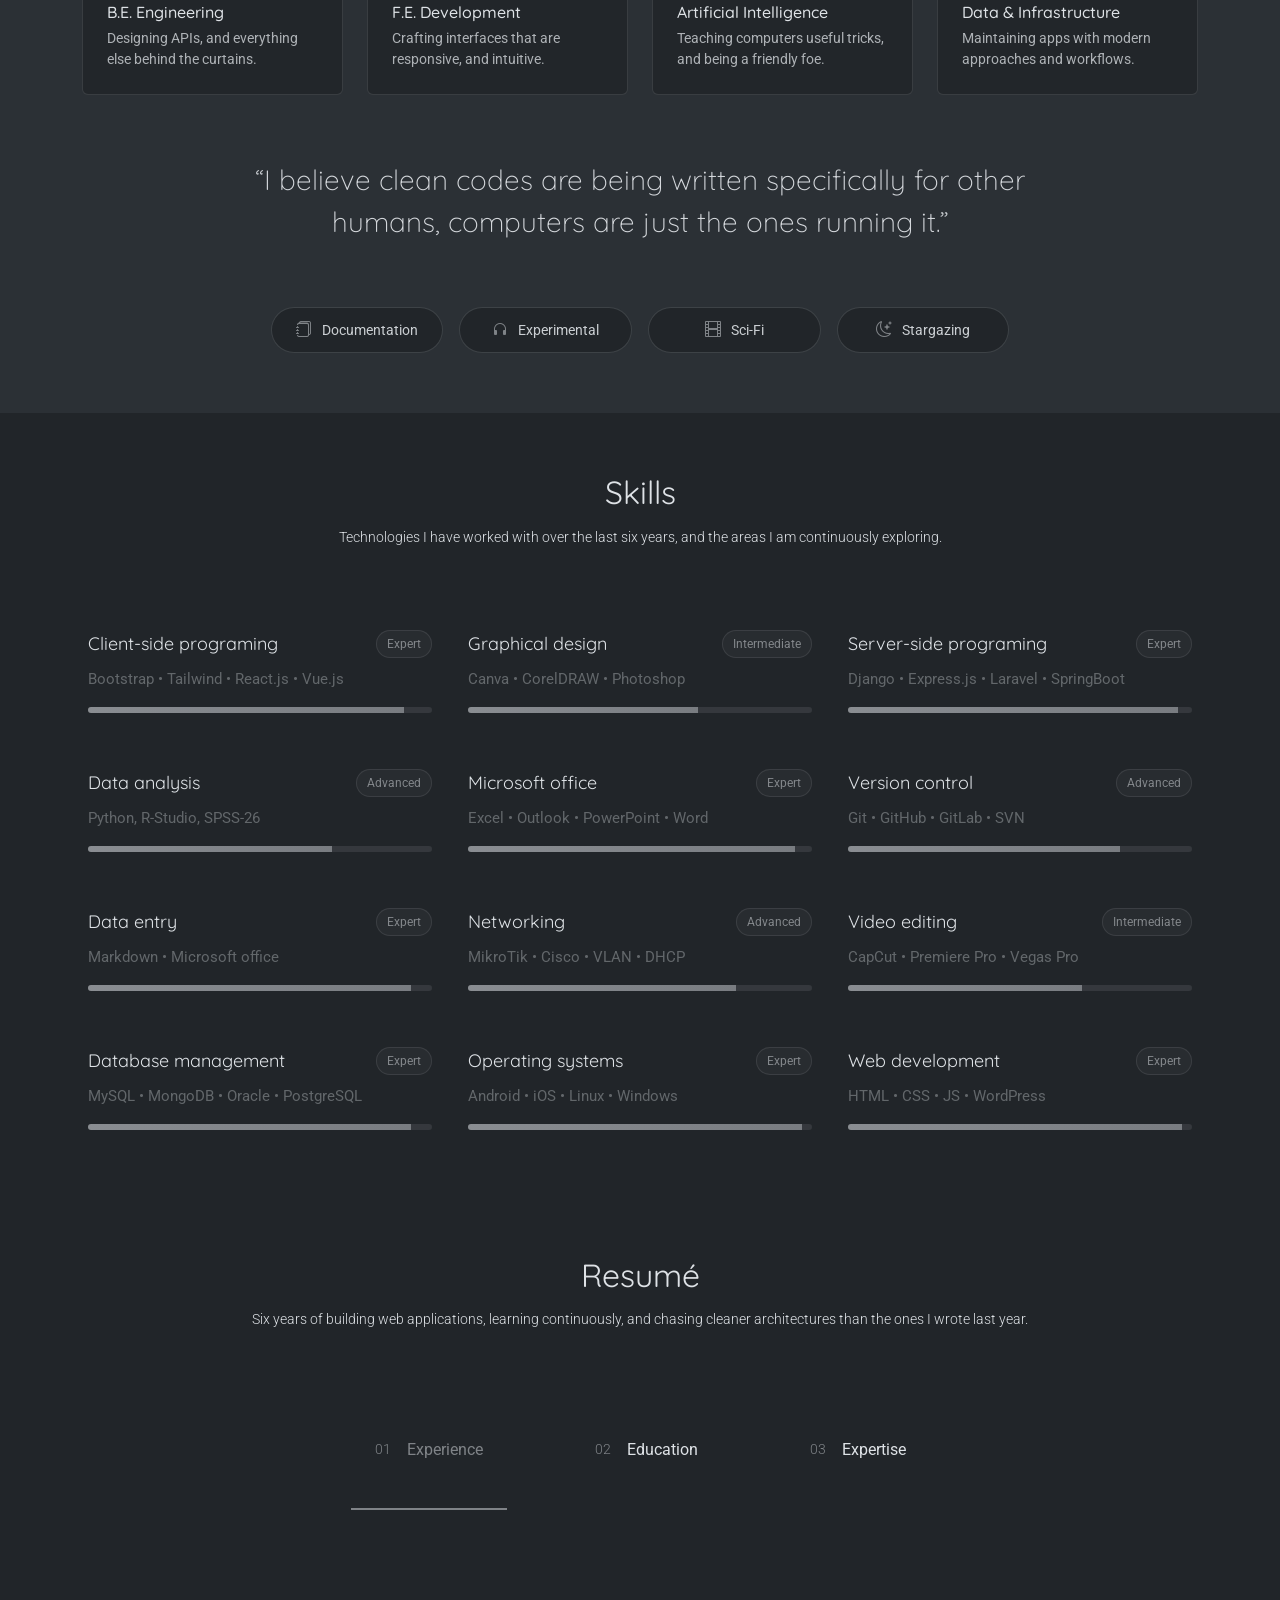
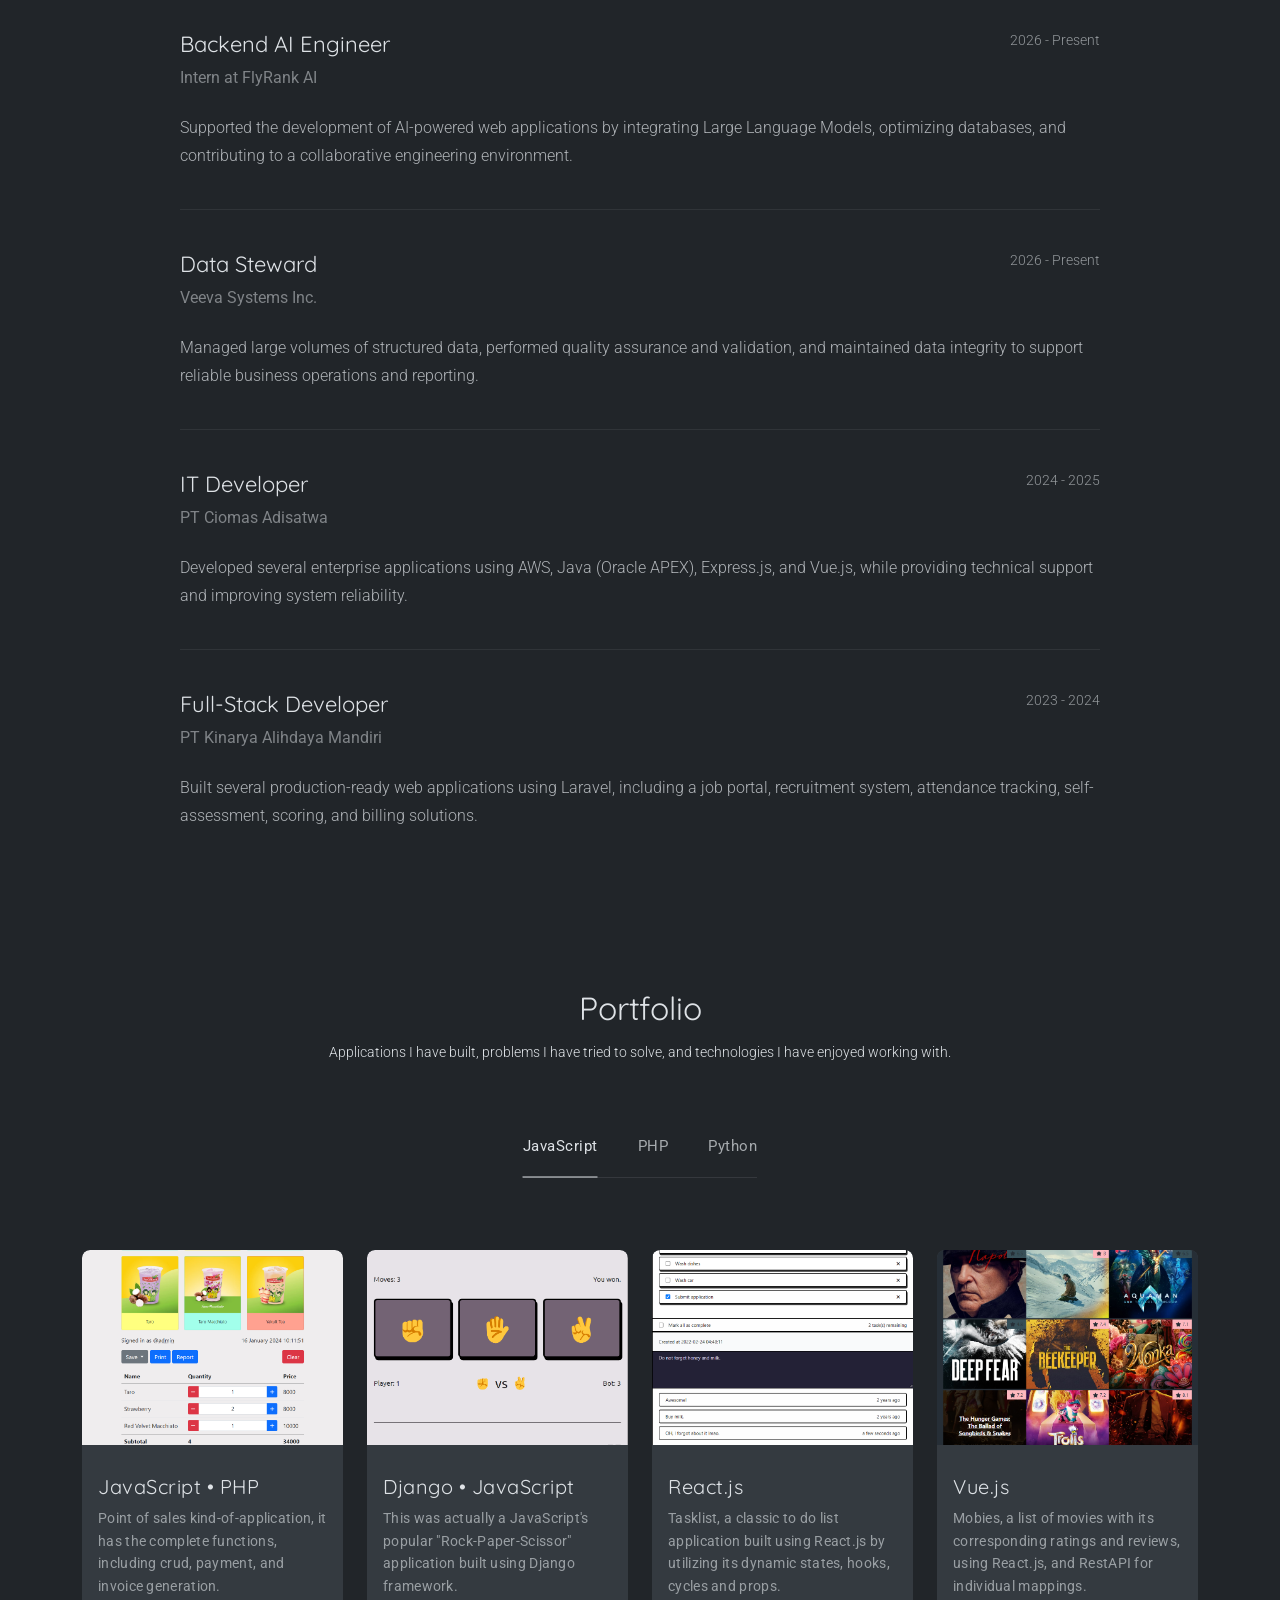
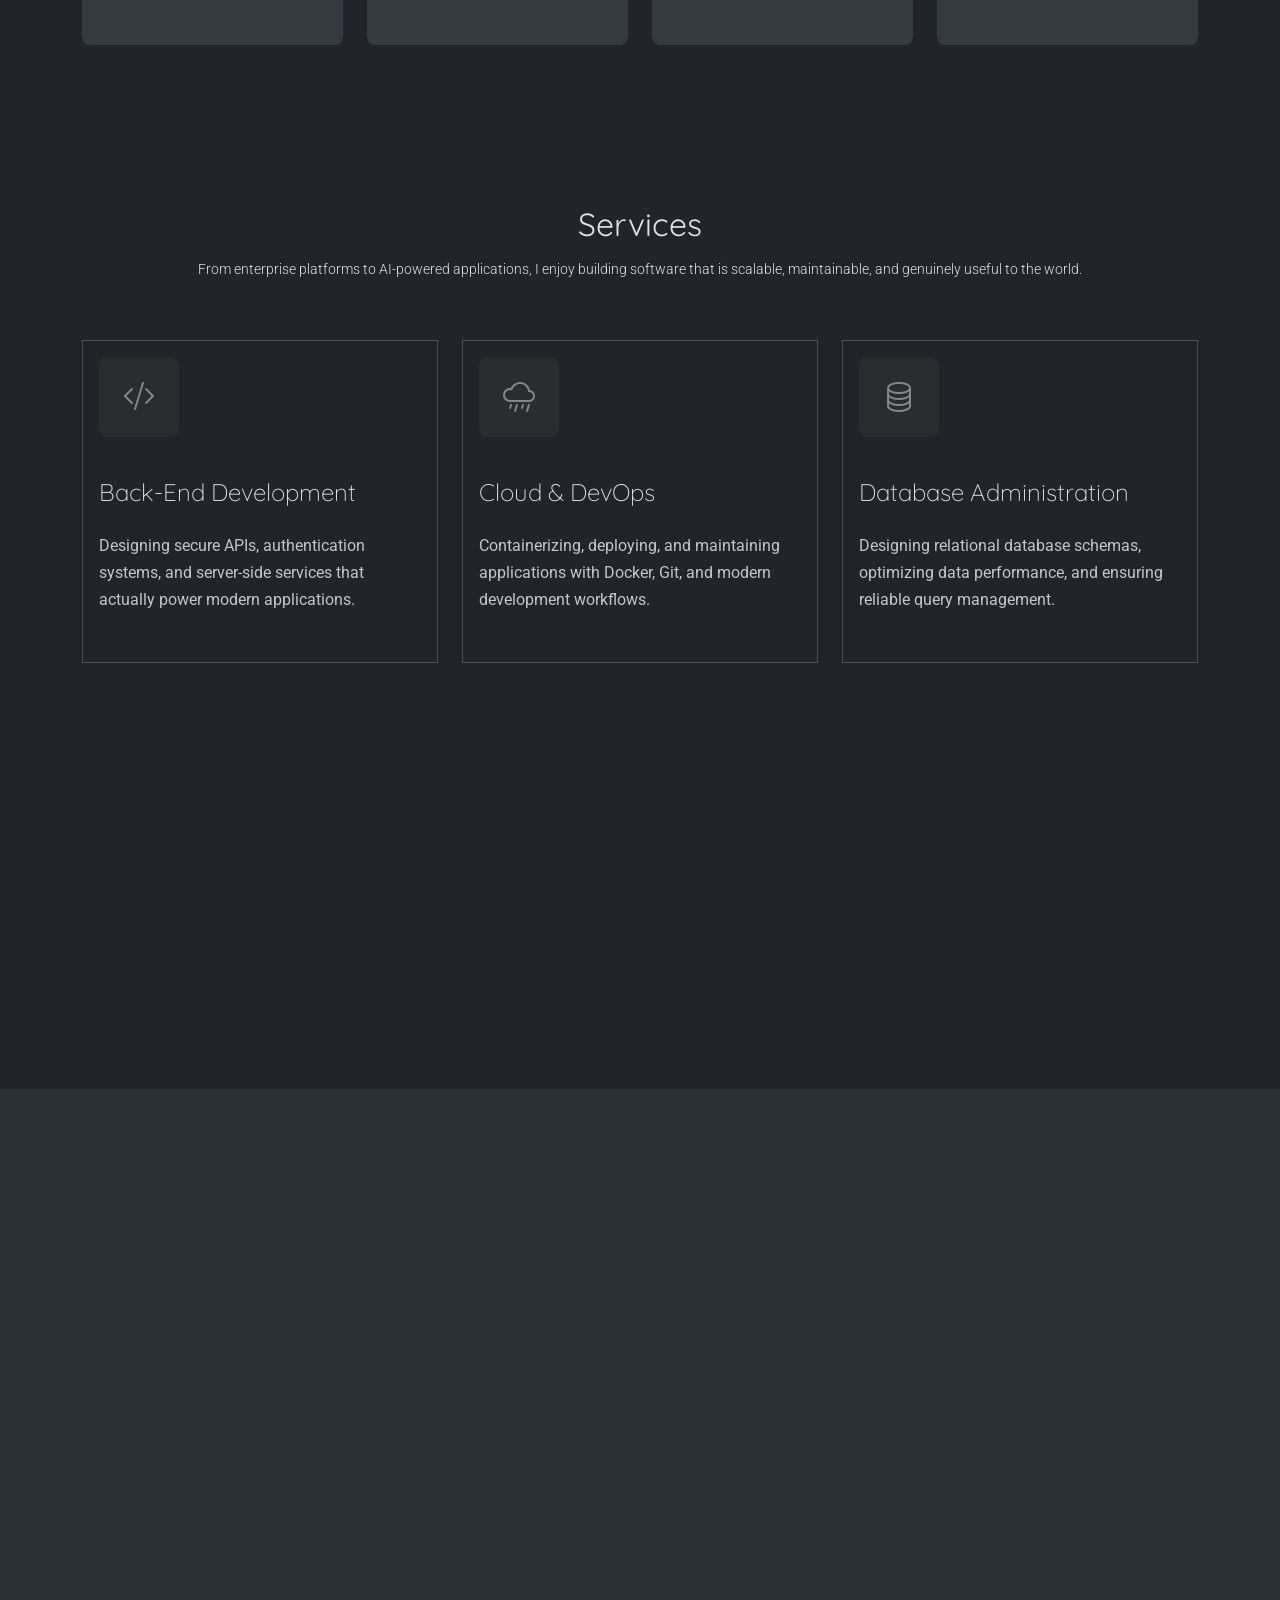
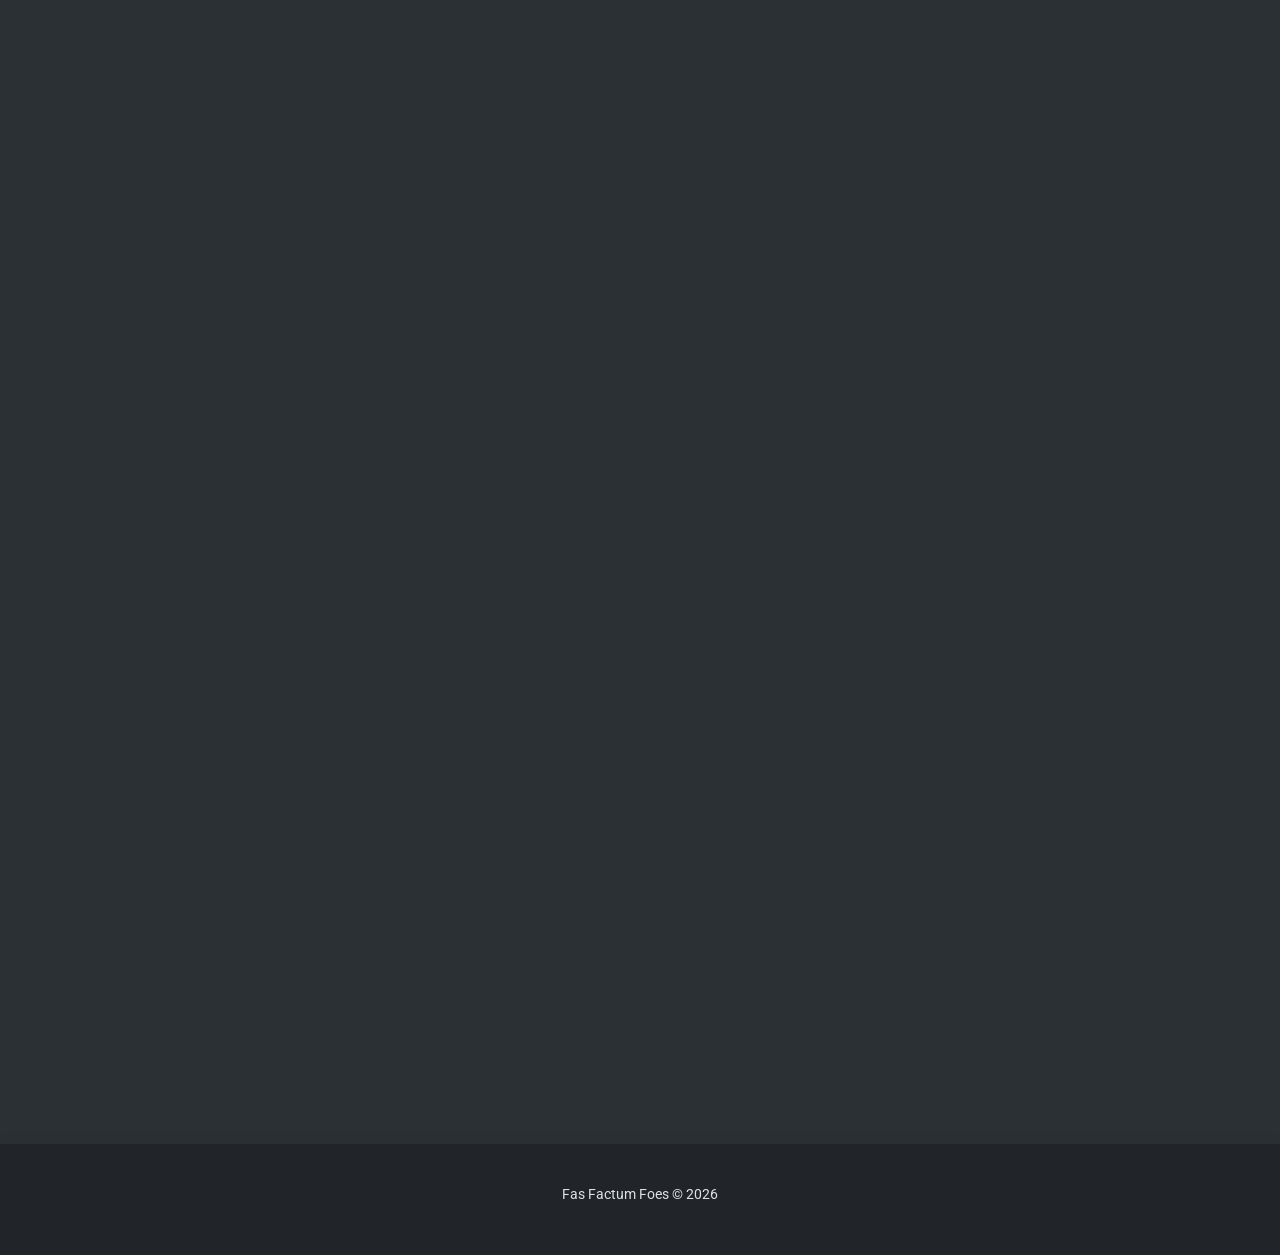
==== commit 9912c4d4: "First brew in the morning" ====
--- a/index.html
+++ b/index.html
@@ -1,726 +1,1977 @@
-<!DOCTYPE html>
-<html lang="en">
-<head>
-	<meta charset="UTF-8">
-    <meta http-equiv="X-UA-Compatible" content="IE=edge">
-    <meta name="viewport" content="width=device-width, initial-scale=1, shrink-to-fit=no">
-    <meta name="author" content="Pohangggg">
-    <meta name="description" content="Resume - Maulana Ajie Pamungkas">
-    <meta name="keywords" content="resume, curicculum vitae, map, cv, php, html, css, javascript">
-
-	<title>Fas Factum Foes</title>
-
-	<link rel="icon" href="./assets/img/favicon.ico">
-
-	<link rel="preconnect" href="https://fonts.googleapis.com">
-	<link rel="preconnect" href="https://fonts.gstatic.com" crossorigin="anonymous">
-
-	<link rel="stylesheet" href="https://fonts.googleapis.com/css2?family=Lato:ital,wght@0,100;0,300;0,400;0,700;1,100;1,300;1,400;1,700&display=swap">
-
-	<link rel="stylesheet" href="./assets/css/bootstrap-icons.min.css">
-	<link rel="stylesheet" href="./assets/css/swiper-bundle.min.css">
-	<link rel="stylesheet" href="./assets/css/sweetalert2.min.css">
-	<link rel="stylesheet" href="./assets/css/style.min.css">
-	<link rel="stylesheet" href="./assets/css/media.min.css">
-
-</head>
-<body>
-	<div id="moving"></div>
-	<div class="overlay"></div>
-	<button id="btn-menu"><i class="bi bi-list"></i></button>
-
-	<!-- HEADER ---------------------------------------------------->
-	<header class="header container" id="navigate">
-		<nav class="nav">
-			<a href="/" class="nav-logo">Resume</a>
-			<div class="nav-menu">
-				<ul class="nav-list">
-					<li class="nav-item">
-						<a href="#home" class="nav-link nav-active">
-							<i class="bi bi-house"></i>
-						</a>
-					</li>
-					<li class="nav-item">
-						<a href="#about" class="nav-link">
-							<i class="bi bi-info-circle"></i>
-						</a>
-					</li>
-					<li class="nav-item">
-						<a href="#education" class="nav-link">
-							<i class="bi bi-mortarboard"></i>
-						</a>
-					</li>
-					<li class="nav-item">
-						<a href="#skills" class="nav-link">
-							<i class="bi bi-controller"></i>
-						</a>
-					</li>
-					<li class="nav-item">
-						<a href="#services" class="nav-link">
-							<i class="bi bi-tools"></i>
-						</a>
-					</li>
-					<li class="nav-item">
-						<a href="#portfolio" class="nav-link">
-							<i class="bi bi-briefcase"></i>
-						</a>
-					</li>
-					<li class="nav-item">
-						<a href="#testimonial" class="nav-link">
-							<i class="bi bi-megaphone"></i>
-						</a>
-					</li>
-					<li class="nav-item">
-						<a href="#contact" class="nav-link">
-							<i class="bi bi-chat-dots"></i>
-						</a>
-					</li>
-				</ul>
-			</div>
-			<!-- <i class="bi bi-toggle-off" id="btn-toggle"></i> -->
-			<i class="bi bi-sun-fill" id="btn-toggle"></i>
-		</nav>
-	</header>
-	<!-- CONTENT --------------------------------------------------->
-	<main class="main" id="home">
-		<section class="home section">
-			<div class="img-container">
-				<img src="./assets/img/profile.jpeg" alt="Profile" class="img-home"/>
-			</div>
-			<div class="container grid">
-				<div class="data">
-					<h1 class="name">Maulana Ajie <br> Pamungkas</h1>
-					<h3 class="headline"><span id="auto"></span></h3>
-					<div class="btn-container">
-						<a href="#contact" class="btn">Contact<i class="bi bi-chat-dots bi-btn"></i></a>
-						<a href="./assets/pdf/cv_map.pdf" download="" class="btn btn-ghost">Resume<i class="bi bi-cloud-download bi-btn"></i></a>
+<!doctype html>
+<html lang="en" data-bs-theme="dark">
+	<head>
+		<meta charset="utf-8" />
+		<meta content="width=device-width, initial-scale=1.0" name="viewport" />
+		<title>Fas Factum Foes</title>
+
+		<meta name="author" content="Pohanggg" />
+		<meta name="description" content="Portfolio" />
+		<meta
+			name="keywords"
+			content="portfolio, pohanggg, javascript, php, sql"
+		/>
+
+		<link href="assets/img/lego.ico" rel="icon" />
+		<link href="assets/img/apple-touch-icon.png" rel="apple-touch-icon" />
+
+		<link href="https://fonts.googleapis.com" rel="preconnect" />
+		<link href="https://fonts.gstatic.com" rel="preconnect" crossorigin />
+		<link
+			href="https://fonts.googleapis.com/css2?family=Roboto:ital,wght@0,100;0,300;0,400;0,500;0,700;0,900;1,100;1,300;1,400;1,500;1,700;1,900&family=Raleway:ital,wght@0,100;0,200;0,300;0,400;0,500;0,600;0,700;0,800;0,900;1,100;1,200;1,300;1,400;1,500;1,600;1,700;1,800;1,900&family=Quicksand:wght@300;400;500;600;700&display=swap"
+			rel="stylesheet"
+		/>
+		<link
+			href="https://cdn.jsdelivr.net/npm/bootstrap@5.3.8/dist/css/bootstrap.min.css"
+			rel="stylesheet"
+			integrity="sha384-sRIl4kxILFvY47J16cr9ZwB07vP4J8+LH7qKQnuqkuIAvNWLzeN8tE5YBujZqJLB"
+			crossorigin="anonymous"
+		/>
+		<link
+			rel="stylesheet"
+			href="https://cdn.jsdelivr.net/npm/bootstrap-icons@1.13.1/font/bootstrap-icons.min.css"
+		/>
+		<link href="assets/vendor/aos/aos.css" rel="stylesheet" />
+		<link
+			href="assets/vendor/glightbox/css/glightbox.min.css"
+			rel="stylesheet"
+		/>
+		<link
+			href="assets/vendor/swiper/swiper-bundle.min.css"
+			rel="stylesheet"
+		/>
+		<link href="assets/css/main.css" rel="stylesheet" />
+	</head>
+
+	<body>
+		<main class="main" id="main">
+			<section id="hero" class="hero section">
+				<div class="container" data-aos="fade-up" data-aos-delay="100">
+					<div class="row align-items-center gx-5 gy-5">
+						<div class="col-lg-7">
+							<div
+								class="intro"
+								data-aos="fade-right"
+								data-aos-delay="150"
+							>
+								<div
+									class="eyebrow d-inline-flex align-items-center gap-3 ps-2 mb-3"
+								>
+									<span class="dot"></span>
+									<span class="text">Interlude</span>
+								</div>
+
+								<h1 class="display-heading mb-3">
+									Building apps that solves problems, creates
+									a few new ones, then solves those too
+								</h1>
+
+								<p class="lead mb-4">
+									Full-Stack Developer. Fluently speaking in
+									semicolons, conversational in SQL, and
+									surprisingly good at prompting the right
+									error message.
+								</p>
+
+								<div
+									class="cta-group d-flex flex-wrap align-items-lg-center gap-3"
+									data-aos="fade-up"
+									data-aos-delay="250"
+								>
+									<a
+										href="assets/pdf/cv.pdf"
+										class="btn btn-xl"
+										target="_blank"
+									>
+										Resume
+										<i class="bi bi-download ms-2"></i>
+									</a>
+									<a href="#contact" class="btn btn-ghost">
+										Contact
+										<i class="bi bi-chat-dots ms-2"></i>
+									</a>
+								</div>
+							</div>
+						</div>
+
+						<div class="col-lg-5">
+							<figure
+								class="portrait-wrap position-relative"
+								data-aos="fade-left"
+								data-aos-delay="200"
+							>
+								<img
+									src="assets/img/profile/own.webp"
+									alt="Profile Portrait"
+									class="img-fluid portrait-img"
+								/>
+								<figcaption class="visually-hidden">
+									Portrait
+								</figcaption>
+
+								<div
+									class="badge note"
+									data-aos="zoom-in"
+									data-aos-delay="300"
+								>
+									<i class="bi bi-star-fill"></i>
+									<i class="bi bi-star-fill"></i>
+									<i class="bi bi-star-half"></i>
+								</div>
+							</figure>
+						</div>
 					</div>
 				</div>
-			</div>
-			<!-- ABSOLUTE ICONS --------------------------------------------------->
-			<!--
-			<ul class="socials">
-				<li class="item">
-					<a href="https://facebook.com/m.ajie.pmgks" class="a-link" target="_blank">
-						<i class="bi bi-facebook"></i>
-					</a>
-				</li>
-				<li class="item">
-					<a href="https://twitter.com/maulaji" class="a-link" target="_blank">
-						<i class="bi bi-twitter"></i>
-					</a>
-				</li>
-				<li class="item">
-					<a href="https://linkedin.com/in/omjipanggg" class="a-link" target="_blank">
-						<i class="bi bi-linkedin"></i>
-					</a>
-				</li>
-			</ul>
-			-->
-			<a href="#about" class="scroll">
-				<i class="bi bi-mouse2 icon"></i>
-			</a>
-		</section>
-		<section class="about section" id="about">
-			<p class="section-subtitle">Background</p>
-			<h1 class="section-title"><a href="#about">Summary</a></h1>
-			<div class="container grid">
-				<!-- <img src="./assets/img/formal.jpg" alt="Profile"/> -->
-				<div class="data">
-					<p class="description">Highly skilled and passionate full-stack developer with expertise in several popular frameworks. Proficient in both client-side and server-side programming with a strong understanding in the web development. Actively expanding skill set by learning new technologies to stay on the cutting edge of software development. Adept at designing, developing, and deploying webapps that deliver exceptional user experience and functionality.</p>
-					<div class="info">
-						<div class="box hovered">
-							<i class="bi bi-clipboard-check"></i>
-							<h3 class="title">20+ Projects</h3>
-							<p class="subtitle">Completed</p>
-						</div>
-						<div class="box hovered">
-							<i class="bi bi-award"></i>
-							<h3 class="title">5+ Years</h3>
-							<p class="subtitle">Experience</p>
-						</div>
-						<div class="box hovered">
-							<i class="bi bi-building"></i>
-							<h3 class="title">4+ Companies</h3>
-							<p class="subtitle">Worked</p>
+			</section>
+
+			<section id="about" class="about section light-background">
+				<div class="container" data-aos="fade-up" data-aos-delay="100">
+					<div
+						class="row align-items-start justify-content-between intro-wrap gy-5"
+					>
+						<div
+							class="col-12 pt-3"
+							data-aos="fade-right"
+							data-aos-delay="150"
+						>
+							<div class="intro-content">
+								<h2 class="headline">
+									Henlo, I am Maulana A. Pamungkas &mdash; a
+									software engineer who turns caffeine into
+									APIs, and several other apps
+								</h2>
+								<p>
+									By day, I am a full-stack developer. By
+									night, I am still a full-stack developer,
+									just with more browser tabs open.
+								</p>
+								<p class="lead">
+									For over six years, I have been turning
+									ideas into applications using
+									<span class="highlight">
+										JavaScript, Express.js, Vue.js,
+										Bootstrap, Tailwind, PHP, Laravel,
+										PostgreSQL, MongoDB, RESTful API,
+										Docker,</span
+									>
+									and enough package managers to start a
+									counseling session. Whether it is designing
+									APIs, optimizing databases, or making sure
+									the authentications behave itself. I do
+									enjoy developing apps that is reliable,
+									maintainable, and hopefully will not make
+									the next developer sigh.
+								</p>
+								<p class="lead">
+									Lately, I have been exploring the world of
+									AI, and integrating LLMs into practical
+									tools that do more than generate something.
+									When I am not coding, you will probably find
+									me reading documentation, experimenting with
+									new technologies, convincing Docker to
+									cooperate, or wondering why that one query
+									is sill running slow.
+								</p>
+							</div>
+						</div>
+					</div>
+
+					<div class="skills-wrap">
+						<div class="row g-4">
+							<div
+								class="col-md-6 col-lg-3"
+								data-aos="fade-up"
+								data-aos-delay="100"
+							>
+								<div class="skill-item">
+									<i class="bi bi-hdd-network"></i>
+									<h3>B.E. Engineering</h3>
+									<p>
+										Designing APIs, and everything else
+										behind the curtains.
+									</p>
+								</div>
+							</div>
+							<div
+								class="col-md-6 col-lg-3"
+								data-aos="fade-up"
+								data-aos-delay="200"
+							>
+								<div class="skill-item">
+									<i class="bi bi-window-stack"></i>
+									<h3>F.E. Development</h3>
+									<p>
+										Crafting interfaces that are responsive,
+										and intuitive.
+									</p>
+								</div>
+							</div>
+							<div
+								class="col-md-6 col-lg-3"
+								data-aos="fade-up"
+								data-aos-delay="300"
+							>
+								<div class="skill-item">
+									<i class="bi bi-cpu"></i>
+									<h3>Artificial Intelligence</h3>
+									<p>
+										Teaching computers useful tricks, and
+										being a friendly foe.
+									</p>
+								</div>
+							</div>
+							<div
+								class="col-md-6 col-lg-3"
+								data-aos="fade-up"
+								data-aos-delay="400"
+							>
+								<div class="skill-item">
+									<i class="bi bi-database"></i>
+									<h3>Data &amp; Infrastructure</h3>
+									<p>
+										Maintaining apps with modern approaches
+										and workflows.
+									</p>
+								</div>
+							</div>
+						</div>
+					</div>
+
+					<blockquote
+						class="personal-quote"
+						data-aos="fade-up"
+						data-aos-delay="200"
+					>
+						<p>
+							“I believe clean codes are being written
+							specifically for other humans, computers are just
+							the ones running it.”
+						</p>
+					</blockquote>
+
+					<div class="facts-wrap">
+						<div class="row g-3 justify-content-center">
+							<div
+								class="col-sm-6 col-md-3 col-lg-2"
+								data-aos="zoom-in"
+								data-aos-delay="100"
+							>
+								<div class="fact-pill">
+									<i class="bi bi-journals"></i>
+									<span>Documentation</span>
+								</div>
+							</div>
+							<div
+								class="col-sm-6 col-md-3 col-lg-2"
+								data-aos="zoom-in"
+								data-aos-delay="200"
+							>
+								<div class="fact-pill">
+									<i class="bi bi-headphones"></i>
+									<span>Experimental</span>
+								</div>
+							</div>
+							<div
+								class="col-sm-6 col-md-3 col-lg-2"
+								data-aos="zoom-in"
+								data-aos-delay="300"
+							>
+								<div class="fact-pill">
+									<i class="bi bi-film"></i>
+									<span>Sci-Fi</span>
+								</div>
+							</div>
+							<div
+								class="col-sm-6 col-md-3 col-lg-2"
+								data-aos="zoom-in"
+								data-aos-delay="400"
+							>
+								<div class="fact-pill">
+									<i class="bi bi-moon-stars"></i>
+									<span>Stargazing</span>
+								</div>
+							</div>
 						</div>
 					</div>
 				</div>
-			</div>
-		</section>
-		<section class="education section" id="education">
-			<p class="section-subtitle">Qualification</p>
-			<h1 class="section-title"><a href="#education">Education</a></h1>
-			<div class="container flex">
-				<div class="card border">
-					<h1 class="title"><a href="https://maps.app.goo.gl/WAuAwAwWUjPSPC2U9" target="_blank">AMIKOM University</a></h1>
-					<p>Bachelor of Science (in Informatics)</p>
-					<small>Graduated in 2018 &mdash; CGPA 3.75 out of 4.00</small>
-					<a href="https://repository.amikom.ac.id/files/2018/Publikasi_14.61.0033.pdf" target="_blank" class="btn link">Publication</a>
+			</section>
+
+			<section id="skills" class="skills section">
+				<div class="container section-title" data-aos="fade-up">
+					<h2>Skills</h2>
+					<p>
+						Technologies I have worked with over the last six years,
+						and the areas I am continuously exploring.
+					</p>
 				</div>
-			</div>
-		</section>
-		<section class="skills section" id="skills">
-			<p class="section-subtitle">Skills</p>
-			<h1 class="section-title"><a href="#skills">Expertise</a></h1>
-			<div class="container grid">
-				<div class="content">
-					<h2 class="title">Hard Skills</h2>
-					<div class="box">
-						<div class="group">
-							<div class="data">
-								<i class="bi bi-check-circle"></i>
-								<div class="wrap">
-									<h3 class="name">Client-side programming</h3>
-									<p class="level">Bootstrap, Tailwind, React.js, Vue.js</p>
-								</div>
-							</div>
-							<div class="data">
-								<i class="bi bi-check-circle"></i>
-								<div class="wrap">
-									<h3 class="name">Data analysis</h3>
-									<p class="level">R-Studio, SPSS-25</p>
-								</div>
-							</div>
-							<div class="data">
-								<i class="bi bi-check-circle"></i>
-								<div class="wrap">
-									<h3 class="name">Data entry</h3>
-									<p class="level">Microsoft office</p>
-								</div>
-							</div>
-							<div class="data">
-								<i class="bi bi-check-circle"></i>
-								<div class="wrap">
-									<h3 class="name">Database management</h3>
-									<p class="level">MySQL, MongoDB, Oracle, PostgreSQL</p>
-								</div>
-							</div>
-						</div>
-						<div class="group">
-							<div class="data">
-								<i class="bi bi-check-circle"></i>
-								<div class="wrap">
-									<h3 class="name">Graphical design</h3>
-									<p class="level">CorelDRAW, Photoshop</p>
-								</div>
-							</div>
-							<div class="data">
-								<i class="bi bi-check-circle"></i>
-								<div class="wrap">
-									<h3 class="name">Microsoft office</h3>
-									<p class="level">Excel, Word, PowerPoint</p>
-								</div>
-							</div>
-							<div class="data">
-								<i class="bi bi-check-circle"></i>
-								<div class="wrap">
-									<h3 class="name">Networking configuration</h3>
-									<p class="level">MikroTik, Cisco, Switch, VLAN, DHCP, QOS</p>
-								</div>
-							</div>
-							<div class="data">
-								<i class="bi bi-check-circle"></i>
-								<div class="wrap">
-									<h3 class="name">Server-side programming</h3>
-									<p class="level">Node.js, JAVA, Python, Django, PHP, Laravel</p>
-								</div>
-							</div>
-						</div>
-						<div class="group">
-							<div class="data">
-								<i class="bi bi-check-circle"></i>
-								<div class="wrap">
-									<h3 class="name">Troubleshooting</h3>
-									<p class="level">Maintenance and services</p>
-								</div>
-							</div>
-							<div class="data">
-								<i class="bi bi-check-circle"></i>
-								<div class="wrap">
-									<h3 class="name">Version Control</h3>
-									<p class="level">Git, GitHub, GitLab, SVN</p>
-								</div>
-							</div>
-							<div class="data">
-								<i class="bi bi-check-circle"></i>
-								<div class="wrap">
-									<h3 class="name">Video editing</h3>
-									<p class="level">CapCut, Vegas Pro</p>
-								</div>
-							</div>
-							<div class="data">
-								<i class="bi bi-check-circle"></i>
-								<div class="wrap">
-									<h3 class="name">Web development</h3>
-									<p class="level">HTML, CSS, JS, WordPress</p>
-								</div>
-							</div>
+
+				<div class="container" data-aos="fade-up" data-aos-delay="100">
+					<div class="row gy-4">
+						<div
+							class="col-lg-12 col-xl-4"
+							data-aos="fade-up"
+							data-aos-delay="150"
+						>
+							<article class="skill-block skills-animation">
+								<header
+									class="d-flex align-items-center justify-content-between mb-2"
+								>
+									<h3 class="skill-title">
+										Client-side programing
+									</h3>
+									<span class="skill-badge">Expert</span>
+								</header>
+								<p class="skill-desc">
+									Bootstrap • Tailwind • React.js • Vue.js
+								</p>
+								<div class="progress slim">
+									<div
+										class="progress-bar"
+										role="progressbar"
+										aria-valuenow="92"
+										aria-valuemin="0"
+										aria-valuemax="100"
+									></div>
+								</div>
+							</article>
+						</div>
+
+						<div
+							class="col-lg-12 col-xl-4"
+							data-aos="fade-up"
+							data-aos-delay="200"
+						>
+							<article class="skill-block skills-animation">
+								<header
+									class="d-flex align-items-center justify-content-between mb-2"
+								>
+									<h3 class="skill-title">
+										Graphical design
+									</h3>
+									<span class="skill-badge"
+										>Intermediate</span
+									>
+								</header>
+								<p class="skill-desc">
+									Canva • CorelDRAW • Photoshop
+								</p>
+								<div class="progress slim">
+									<div
+										class="progress-bar"
+										role="progressbar"
+										aria-valuenow="67"
+										aria-valuemin="0"
+										aria-valuemax="100"
+									></div>
+								</div>
+							</article>
+						</div>
+
+						<div
+							class="col-lg-12 col-xl-4"
+							data-aos="fade-up"
+							data-aos-delay="250"
+						>
+							<article class="skill-block skills-animation">
+								<header
+									class="d-flex align-items-center justify-content-between mb-2"
+								>
+									<h3 class="skill-title">
+										Server-side programing
+									</h3>
+									<span class="skill-badge">Expert</span>
+								</header>
+								<p class="skill-desc">
+									Django • Express.js • Laravel • SpringBoot
+								</p>
+								<div class="progress slim">
+									<div
+										class="progress-bar"
+										role="progressbar"
+										aria-valuenow="96"
+										aria-valuemin="0"
+										aria-valuemax="100"
+									></div>
+								</div>
+							</article>
+						</div>
+					</div>
+
+					<div class="row gy-4 mt-1">
+						<div
+							class="col-lg-12 col-xl-4"
+							data-aos="fade-up"
+							data-aos-delay="300"
+						>
+							<article class="skill-block skills-animation">
+								<header
+									class="d-flex align-items-center justify-content-between mb-2"
+								>
+									<h3 class="skill-title">Data analysis</h3>
+									<span class="skill-badge">Advanced</span>
+								</header>
+								<p class="skill-desc">
+									Python, R-Studio, SPSS-26
+								</p>
+								<div class="progress slim">
+									<div
+										class="progress-bar"
+										role="progressbar"
+										aria-valuenow="71"
+										aria-valuemin="0"
+										aria-valuemax="100"
+									></div>
+								</div>
+							</article>
+						</div>
+
+						<div
+							class="col-lg-12 col-xl-4"
+							data-aos="fade-up"
+							data-aos-delay="350"
+						>
+							<article class="skill-block skills-animation">
+								<header
+									class="d-flex align-items-center justify-content-between mb-2"
+								>
+									<h3 class="skill-title">
+										Microsoft office
+									</h3>
+									<span class="skill-badge">Expert</span>
+								</header>
+								<p class="skill-desc">
+									Excel • Outlook • PowerPoint • Word
+								</p>
+								<div class="progress slim">
+									<div
+										class="progress-bar"
+										role="progressbar"
+										aria-valuenow="95"
+										aria-valuemin="0"
+										aria-valuemax="100"
+									></div>
+								</div>
+							</article>
+						</div>
+
+						<div
+							class="col-lg-12 col-xl-4"
+							data-aos="fade-up"
+							data-aos-delay="400"
+						>
+							<article class="skill-block skills-animation">
+								<header
+									class="d-flex align-items-center justify-content-between mb-2"
+								>
+									<h3 class="skill-title">Version control</h3>
+									<span class="skill-badge">Advanced</span>
+								</header>
+								<p class="skill-desc">
+									Git • GitHub • GitLab • SVN
+								</p>
+								<div class="progress slim">
+									<div
+										class="progress-bar"
+										role="progressbar"
+										aria-valuenow="79"
+										aria-valuemin="0"
+										aria-valuemax="100"
+									></div>
+								</div>
+							</article>
+						</div>
+					</div>
+					<div class="row gy-4 mt-1">
+						<div
+							class="col-lg-12 col-xl-4"
+							data-aos="fade-up"
+							data-aos-delay="450"
+						>
+							<article class="skill-block skills-animation">
+								<header
+									class="d-flex align-items-center justify-content-between mb-2"
+								>
+									<h3 class="skill-title">Data entry</h3>
+									<span class="skill-badge">Expert</span>
+								</header>
+								<p class="skill-desc">
+									Markdown • Microsoft office
+								</p>
+								<div class="progress slim">
+									<div
+										class="progress-bar"
+										role="progressbar"
+										aria-valuenow="94"
+										aria-valuemin="0"
+										aria-valuemax="100"
+									></div>
+								</div>
+							</article>
+						</div>
+
+						<div
+							class="col-lg-12 col-xl-4"
+							data-aos="fade-up"
+							data-aos-delay="500"
+						>
+							<article class="skill-block skills-animation">
+								<header
+									class="d-flex align-items-center justify-content-between mb-2"
+								>
+									<h3 class="skill-title">Networking</h3>
+									<span class="skill-badge">Advanced</span>
+								</header>
+								<p class="skill-desc">
+									MikroTik • Cisco • VLAN • DHCP
+								</p>
+								<div class="progress slim">
+									<div
+										class="progress-bar"
+										role="progressbar"
+										aria-valuenow="78"
+										aria-valuemin="0"
+										aria-valuemax="100"
+									></div>
+								</div>
+							</article>
+						</div>
+
+						<div
+							class="col-lg-12 col-xl-4"
+							data-aos="fade-up"
+							data-aos-delay="650"
+						>
+							<article class="skill-block skills-animation">
+								<header
+									class="d-flex align-items-center justify-content-between mb-2"
+								>
+									<h3 class="skill-title">Video editing</h3>
+									<span class="skill-badge"
+										>Intermediate</span
+									>
+								</header>
+								<p class="skill-desc">
+									CapCut • Premiere Pro • Vegas Pro
+								</p>
+								<div class="progress slim">
+									<div
+										class="progress-bar"
+										role="progressbar"
+										aria-valuenow="68"
+										aria-valuemin="0"
+										aria-valuemax="100"
+									></div>
+								</div>
+							</article>
+						</div>
+					</div>
+
+					<div class="row gy-4 mt-1">
+						<div
+							class="col-lg-12 col-xl-4"
+							data-aos="fade-up"
+							data-aos-delay="700"
+						>
+							<article class="skill-block skills-animation">
+								<header
+									class="d-flex align-items-center justify-content-between mb-2"
+								>
+									<h3 class="skill-title">
+										Database management
+									</h3>
+									<span class="skill-badge">Expert</span>
+								</header>
+								<p class="skill-desc">
+									MySQL • MongoDB • Oracle • PostgreSQL
+								</p>
+								<div class="progress slim">
+									<div
+										class="progress-bar"
+										role="progressbar"
+										aria-valuenow="94"
+										aria-valuemin="0"
+										aria-valuemax="100"
+									></div>
+								</div>
+							</article>
+						</div>
+
+						<div
+							class="col-lg-12 col-xl-4"
+							data-aos="fade-up"
+							data-aos-delay="750"
+						>
+							<article class="skill-block skills-animation">
+								<header
+									class="d-flex align-items-center justify-content-between mb-2"
+								>
+									<h3 class="skill-title">
+										Operating systems
+									</h3>
+									<span class="skill-badge">Expert</span>
+								</header>
+								<p class="skill-desc">
+									Android • iOS • Linux • Windows
+								</p>
+								<div class="progress slim">
+									<div
+										class="progress-bar"
+										role="progressbar"
+										aria-valuenow="97"
+										aria-valuemin="0"
+										aria-valuemax="100"
+									></div>
+								</div>
+							</article>
+						</div>
+
+						<div
+							class="col-lg-12 col-xl-4"
+							data-aos="fade-up"
+							data-aos-delay="800"
+						>
+							<article class="skill-block skills-animation">
+								<header
+									class="d-flex align-items-center justify-content-between mb-2"
+								>
+									<h3 class="skill-title">Web development</h3>
+									<span class="skill-badge">Expert</span>
+								</header>
+								<p class="skill-desc">
+									HTML • CSS • JS • WordPress
+								</p>
+								<div class="progress slim">
+									<div
+										class="progress-bar"
+										role="progressbar"
+										aria-valuenow="97"
+										aria-valuemin="0"
+										aria-valuemax="100"
+									></div>
+								</div>
+							</article>
 						</div>
 					</div>
 				</div>
-				<div class="content">
-					<h2 class="title">Soft Skills</h2>
-					<div class="box">
-						<div class="group">
-							<div class="data">
-								<i class="bi bi-check-circle"></i>
-								<div class="wrap">
-									<h3 class="name">Adaptability</h3>
-									<p class="level"></p>
-								</div>
-							</div>
-							<div class="data">
-								<i class="bi bi-check-circle"></i>
-								<div class="wrap">
-									<h3 class="name">Analytical thinking</h3>
-									<p class="level"></p>
-								</div>
-							</div>
-							<div class="data">
-								<i class="bi bi-check-circle"></i>
-								<div class="wrap">
-									<h3 class="name">Communication</h3>
-									<p class="level"></p>
-								</div>
-							</div>
-						</div>
-						<div class="group">
-							<div class="data">
-								<i class="bi bi-check-circle"></i>
-								<div class="wrap">
-									<h3 class="name">Creativity</h3>
-									<p class="level"></p>
-								</div>
-							</div>
-							<div class="data">
-								<i class="bi bi-check-circle"></i>
-								<div class="wrap">
-									<h3 class="name">Critical thinking</h3>
-									<p class="level"></p>
-								</div>
-							</div>
-							<div class="data">
-								<i class="bi bi-check-circle"></i>
-								<div class="wrap">
-									<h3 class="name">Detail-oriented</h3>
-									<p class="level"></p>
-								</div>
-							</div>
-						</div>
-						<div class="group">
-							<div class="data">
-								<i class="bi bi-check-circle"></i>
-								<div class="wrap">
-									<h3 class="name">Fast learner</h3>
-									<p class="level"></p>
-								</div>
-							</div>
-							<div class="data">
-								<i class="bi bi-check-circle"></i>
-								<div class="wrap">
-									<h3 class="name">Management</h3>
-									<p class="level"></p>
-								</div>
-							</div>
-							<div class="data">
-								<i class="bi bi-check-circle"></i>
-								<div class="wrap">
-									<h3 class="name">Multitasking</h3>
-									<p class="level"></p>
-								</div>
-							</div>
-						</div>
-						<div class="group">
-							<div class="data">
-								<i class="bi bi-check-circle"></i>
-								<div class="wrap">
-									<h3 class="name">Organization</h3>
-									<p class="level"></p>
-								</div>
-							</div>
-							<div class="data">
-								<i class="bi bi-check-circle"></i>
-								<div class="wrap">
-									<h3 class="name">Problem-solving</h3>
-									<p class="level"></p>
-								</div>
-							</div>
-							<div class="data">
-								<i class="bi bi-check-circle"></i>
-								<div class="wrap">
-									<h3 class="name">Teamwork</h3>
-									<p class="level"></p>
+			</section>
+
+			<section id="resume" class="resume section">
+				<div class="container section-title" data-aos="fade-up">
+					<h2>Resumé</h2>
+					<p>
+						Six years of building web applications, learning
+						continuously, and chasing cleaner architectures than the
+						ones I wrote last year.
+					</p>
+				</div>
+
+				<div class="container" data-aos="fade-up" data-aos-delay="100">
+					<div class="row">
+						<div class="col-lg-12">
+							<ul
+								class="nav nav-pills resume-navigation justify-content-center"
+								id="resume-resume-tabs"
+								role="tablist"
+								data-aos="fade-up"
+								data-aos-delay="200"
+							>
+								<li class="nav-item" role="presentation">
+									<button
+										class="nav-link active"
+										id="resume-experience-tab"
+										data-bs-toggle="pill"
+										data-bs-target="#resume-experience"
+										type="button"
+										role="tab"
+										aria-controls="resume-experience"
+										aria-selected="true"
+									>
+										<span class="nav-number">01</span>
+										<span class="nav-label"
+											>Experience</span
+										>
+									</button>
+								</li>
+								<li class="nav-item" role="presentation">
+									<button
+										class="nav-link"
+										id="resume-education-tab"
+										data-bs-toggle="pill"
+										data-bs-target="#resume-education"
+										type="button"
+										role="tab"
+										aria-controls="resume-education"
+										aria-selected="false"
+									>
+										<span class="nav-number">02</span>
+										<span class="nav-label">Education</span>
+									</button>
+								</li>
+								<li class="nav-item" role="presentation">
+									<button
+										class="nav-link"
+										id="resume-skills-tab"
+										data-bs-toggle="pill"
+										data-bs-target="#resume-skills"
+										type="button"
+										role="tab"
+										aria-controls="resume-skills"
+										aria-selected="false"
+									>
+										<span class="nav-number">03</span>
+										<span class="nav-label">Expertise</span>
+									</button>
+								</li>
+							</ul>
+						</div>
+					</div>
+
+					<div
+						class="tab-content resume-content"
+						id="resume-resume-tabContent"
+					>
+						<div
+							class="tab-pane fade show active"
+							id="resume-experience"
+							role="tabpanel"
+							aria-labelledby="resume-experience-tab"
+							tabindex="0"
+							data-aos="fade-up"
+							data-aos-delay="300"
+						>
+							<div class="experience-grid">
+								<div
+									class="experience-item"
+									data-aos="fade-up"
+									data-aos-delay="400"
+								>
+									<div class="item-header">
+										<div class="position-info">
+											<h3>Backend AI Engineer</h3>
+											<div class="company">
+												Intern at
+												<a href="https://flyrank.ai/"
+													>FlyRank AI</a
+												>
+											</div>
+										</div>
+										<div class="period">2026 - Present</div>
+									</div>
+									<div class="item-content">
+										<p>
+											Supported the development of
+											AI-powered web applications by
+											integrating Large Language Models,
+											optimizing databases, and
+											contributing to a collaborative
+											engineering environment.
+										</p>
+									</div>
+								</div>
+
+								<div
+									class="experience-item"
+									data-aos="fade-up"
+									data-aos-delay="450"
+								>
+									<div class="item-header">
+										<div class="position-info">
+											<h3>Data Steward</h3>
+											<div class="company">
+												<a href="https://www.veeva.com/"
+													>Veeva Systems Inc.</a
+												>
+											</div>
+										</div>
+										<div class="period">2026 - Present</div>
+									</div>
+									<div class="item-content">
+										<p>
+											Managed large volumes of structured
+											data, performed quality assurance
+											and validation, and maintained data
+											integrity to support reliable
+											business operations and reporting.
+										</p>
+									</div>
+								</div>
+
+								<div
+									class="experience-item"
+									data-aos="fade-up"
+									data-aos-delay="500"
+								>
+									<div class="item-header">
+										<div class="position-info">
+											<h3>IT Developer</h3>
+											<div class="company">
+												<a
+													href="https://www.japfacomfeed.co.id/"
+													>PT Ciomas Adisatwa</a
+												>
+											</div>
+										</div>
+										<div class="period">2024 - 2025</div>
+									</div>
+									<div class="item-content">
+										<p>
+											Developed several enterprise
+											applications using AWS, Java (Oracle
+											APEX), Express.js, and Vue.js, while
+											providing technical support and
+											improving system reliability.
+										</p>
+									</div>
+								</div>
+
+								<div
+									class="experience-item"
+									data-aos="fade-up"
+									data-aos-delay="550"
+								>
+									<div class="item-header">
+										<div class="position-info">
+											<h3>Full-Stack Developer</h3>
+											<div class="company">
+												<a
+													href="https://www.ptkam.co.id/"
+													>PT Kinarya Alihdaya
+													Mandiri</a
+												>
+											</div>
+										</div>
+										<div class="period">2023 - 2024</div>
+									</div>
+									<div class="item-content">
+										<p>
+											Built several production-ready web
+											applications using Laravel,
+											including a job portal, recruitment
+											system, attendance tracking,
+											self-assessment, scoring, and
+											billing solutions.
+										</p>
+									</div>
+								</div>
+							</div>
+						</div>
+
+						<div
+							class="tab-pane fade"
+							id="resume-education"
+							role="tabpanel"
+							aria-labelledby="resume-education-tab"
+							tabindex="0"
+							data-aos="fade-up"
+							data-aos-delay="300"
+						>
+							<div class="education-list">
+								<div
+									class="education-entry"
+									data-aos="fade-up"
+									data-aos-delay="400"
+								>
+									<div class="degree-year">2020</div>
+									<div class="degree-details">
+										<h3>Master of Computer Science</h3>
+										<div class="institution">
+											<a href="https://en.nuist.edu.cn/"
+												>Nanjing University of
+												Information Science and
+												Technology</a
+											>
+										</div>
+										<p>Ungraduated</p>
+									</div>
+								</div>
+
+								<div
+									class="education-entry"
+									data-aos="fade-up"
+									data-aos-delay="450"
+								>
+									<div class="degree-year">2018</div>
+									<div class="degree-details">
+										<h3>Bachelor of Informatics</h3>
+										<div class="institution">
+											<a href="https://amikom.ac.id"
+												>AMIKOM University</a
+											>
+										</div>
+										<p>Graduated • CGPA 3.75 out of 4.00</p>
+									</div>
+								</div>
+							</div>
+						</div>
+
+						<div
+							class="tab-pane fade"
+							id="resume-skills"
+							role="tabpanel"
+							aria-labelledby="resume-skills-tab"
+							tabindex="0"
+							data-aos="fade-up"
+							data-aos-delay="300"
+						>
+							<div class="skills-categories">
+								<div
+									class="skill-category"
+									data-aos="fade-up"
+									data-aos-delay="400"
+								>
+									<h3>Technical Skills</h3>
+									<div class="skill-tags">
+										<span class="skill-tag"
+											>A/B Testing</span
+										>
+										<span class="skill-tag"
+											>Agile Methodology</span
+										>
+										<span class="skill-tag">CI/CD</span>
+										<span class="skill-tag"
+											>Copywriting</span
+										>
+										<span class="skill-tag"
+											>Communication</span
+										>
+										<span class="skill-tag"
+											>Critical Thinking</span
+										>
+										<span class="skill-tag"
+											>Detail-oriented</span
+										>
+										<span class="skill-tag"
+											>Quick Learner</span
+										>
+										<span class="skill-tag"
+											>Time Management</span
+										>
+									</div>
+								</div>
+
+								<div
+									class="skill-category"
+									data-aos="fade-up"
+									data-aos-delay="500"
+								>
+									<h3>Languages</h3>
+									<div class="skill-tags">
+										<span class="skill-tag"
+											>Bahasa Indonesia</span
+										>
+										<span class="skill-tag">C#</span>
+										<span class="skill-tag">CLI</span>
+										<span class="skill-tag">English</span>
+										<span class="skill-tag">Java</span>
+										<span class="skill-tag"
+											>JavaScript</span
+										>
+										<span class="skill-tag">Markdown</span>
+										<span class="skill-tag">PHP</span>
+										<span class="skill-tag">Python</span>
+										<span class="skill-tag">SQL</span>
+										<span class="skill-tag">VB</span>
+									</div>
+								</div>
+
+								<div
+									class="skill-category"
+									data-aos="fade-up"
+									data-aos-delay="600"
+								>
+									<h3>Tools &amp; Platforms</h3>
+									<div class="skill-tags">
+										<span class="skill-tag">Apache</span>
+										<span class="skill-tag">AWS</span>
+										<span class="skill-tag">Discord</span>
+										<span class="skill-tag">Docker</span>
+										<span class="skill-tag"
+											>Documentation</span
+										>
+										<span class="skill-tag">Git</span>
+										<span class="skill-tag">Nginx</span>
+										<span class="skill-tag">Postman</span>
+										<span class="skill-tag">Slack</span>
+										<span class="skill-tag"
+											>Stack Overflow</span
+										>
+										<span class="skill-tag">Tableau</span>
+										<span class="skill-tag">VS Code</span>
+									</div>
 								</div>
 							</div>
 						</div>
 					</div>
 				</div>
-			</div>
-		</section>
-		<section class="services section" id="services">
-			<p class="section-subtitle">Services</p>
-			<h1 class="section-title">
-				<a href="#services">Experience</a>
-			</h1>
-			<div class="container grid">
-				<div class="card">
-					<i class="bi bi-suit-diamond-fill"></i>
-					<h3 class="title">Back-End<br/>Developer</h3>
-					<a href="#" class="btn-service">More<i class="bi bi-arrow-right-short"></i></a>
-					<div class="modal">
-						<div class="modal-body">
-							<i class="bi bi-x close"></i>
-							<h3 class="modal-title">Back-End Developer</h3>
-							<p class="modal-subtitle">More than 5 years of experience building scalable, secure, and high-performance server-side applications, proficient in C# (.NET), PHP (CodeIgniter, Laravel), Python (Django), and Node.js (JavaScript)</p>
-							<ul class="modal-list">
-								<li class="modal-item">Architected backend services to ensure reliable communication between distributed systems, microservices, and third-party APIs</li>
-								<li class="modal-item">Strengthened data security across servers using authentication layers, encryption, and robust validation pipelines</li>
-								<li class="modal-item">Optimized backend workflows by analyzing bottlenecks, implementing caching strategies, and improving database queries</li>
-								<li class="modal-item">Designed and maintained RESTful API endpoints supporting multi-platforms with consistent and predictable data delivery</li>
+			</section>
+
+			<section id="portfolio" class="portfolio section">
+				<div class="container section-title" data-aos="fade-up">
+					<h2>Portfolio</h2>
+					<p>
+						Applications I have built, problems I have tried to
+						solve, and technologies I have enjoyed working with.
+					</p>
+				</div>
+
+				<div class="container" data-aos="fade-up" data-aos-delay="100">
+					<div
+						class="isotope-layout"
+						data-default-filter=".filter-javascript"
+						data-layout="fitRows"
+						data-sort="random"
+					>
+						<div
+							class="portfolio-filters-wrapper"
+							data-aos="fade-up"
+							data-aos-delay="100"
+						>
+							<ul class="portfolio-filters isotope-filters">
+								<li
+									data-filter=".filter-javascript"
+									class="filter-active"
+								>
+									JavaScript
+								</li>
+								<li data-filter=".filter-php">PHP</li>
+								<li data-filter=".filter-python">Python</li>
 							</ul>
+						</div>
+
+						<div
+							class="row gy-4 portfolio-grid isotope-container"
+							data-aos="fade-up"
+							data-aos-delay="200"
+						>
+							<div
+								class="col-md-6 col-xl-3 portfolio-item isotope-item filter-javascript"
+							>
+								<div class="portfolio-card">
+									<div class="image-container">
+										<img
+											src="assets/img/portfolio/react-tasks.png"
+											class="img-fluid"
+											alt="Tasklist"
+											loading="lazy"
+										/>
+									</div>
+									<div class="content">
+										<h3>React.js</h3>
+										<p>
+											Tasklist, a classic to do list
+											application built using React.js by
+											utilizing its dynamic states, hooks,
+											cycles and props.
+										</p>
+									</div>
+								</div>
+							</div>
+
+							<div
+								class="col-md-6 col-xl-3 portfolio-item isotope-item filter-php"
+							>
+								<div class="portfolio-card">
+									<div class="image-container">
+										<img
+											src="assets/img/portfolio/betta.png"
+											class="img-fluid"
+											alt="BettaBenggala"
+											loading="lazy"
+										/>
+									</div>
+									<div class="content">
+										<h3>PHP</h3>
+										<p>
+											BettaBenggala, one of my early
+											projects I have developed when I was
+											just starting to learn some
+											programing languages.
+										</p>
+									</div>
+								</div>
+							</div>
+
+							<div
+								class="col-md-6 col-xl-3 portfolio-item isotope-item filter-python"
+							>
+								<div class="portfolio-card">
+									<div class="image-container">
+										<img
+											src="assets/img/portfolio/django-microblog.png"
+											class="img-fluid"
+											alt="Microblog"
+											loading="lazy"
+										/>
+									</div>
+									<div class="content">
+										<h3>Django</h3>
+										<p>
+											Microblog, one of my earliest
+											website creation that utilized the
+											Django framework, and a simple CRUD
+											functionality.
+										</p>
+									</div>
+								</div>
+							</div>
+
+							<div
+								class="col-md-6 col-xl-3 portfolio-item isotope-item filter-python"
+							>
+								<div class="portfolio-card">
+									<div class="image-container">
+										<img
+											src="assets/img/portfolio/django-todo.png"
+											class="img-fluid"
+											alt="Simple2do"
+											loading="lazy"
+										/>
+									</div>
+									<div class="content">
+										<h3>Django</h3>
+										<p>
+											Yet another classic to do list
+											application, but this one was
+											developed using Django framework.
+										</p>
+									</div>
+								</div>
+							</div>
+
+							<div
+								class="col-md-6 col-xl-3 portfolio-item isotope-item filter-javascript"
+							>
+								<div class="portfolio-card">
+									<div class="image-container">
+										<img
+											src="assets/img/portfolio/react-mobies.png"
+											class="img-fluid"
+											alt="Mobies"
+											loading="lazy"
+										/>
+									</div>
+									<div class="content">
+										<h3>Vue.js</h3>
+										<p>
+											Mobies, a list of movies with its
+											corresponding ratings and reviews,
+											using React.js, and RestAPI for
+											individual mappings.
+										</p>
+									</div>
+								</div>
+							</div>
+
+							<div
+								class="col-md-6 col-xl-3 portfolio-item isotope-item filter-php"
+							>
+								<div class="portfolio-card">
+									<div class="image-container">
+										<img
+											src="assets/img/portfolio/hostel.png"
+											class="img-fluid"
+											alt="Hostel"
+											loading="lazy"
+										/>
+									</div>
+									<div class="content">
+										<h3>PHP</h3>
+										<p>
+											Hostel, a website that accommodates
+											room reservations, personal
+											itinerary and other additional
+											facilities.
+										</p>
+									</div>
+								</div>
+							</div>
+
+							<div
+								class="col-md-6 col-xl-3 portfolio-item isotope-item filter-javascript filter-python"
+							>
+								<div class="portfolio-card">
+									<div class="image-container">
+										<img
+											src="assets/img/portfolio/django-rps.png"
+											class="img-fluid"
+											alt="RPS"
+											loading="lazy"
+										/>
+									</div>
+									<div class="content">
+										<h3>Django • JavaScript</h3>
+										<p>
+											This was actually a JavaScript's
+											popular "Rock-Paper-Scissor"
+											application built using Django
+											framework.
+										</p>
+									</div>
+								</div>
+							</div>
+
+							<div
+								class="col-md-6 col-xl-3 portfolio-item isotope-item filter-python"
+							>
+								<div class="portfolio-card">
+									<div class="image-container">
+										<img
+											src="assets/img/portfolio/django-birbs.png"
+											class="img-fluid"
+											alt="Birbs"
+											loading="lazy"
+										/>
+									</div>
+									<div class="content">
+										<h3>Django</h3>
+										<p>
+											Birbs, a forum-like application that
+											allows users to communicate with
+											others to have a real-time
+											conversation.
+										</p>
+									</div>
+								</div>
+							</div>
+
+							<div
+								class="col-md-6 col-xl-3 portfolio-item isotope-item filter-php"
+							>
+								<div class="portfolio-card">
+									<div class="image-container">
+										<img
+											src="assets/img/portfolio/citampers.png"
+											class="img-fluid"
+											alt="Citampers"
+											loading="lazy"
+										/>
+									</div>
+									<div class="content">
+										<h3>PHP</h3>
+										<p>
+											Citampers, a read-only walktrough of
+											an 8-bit pixelated game called
+											<a
+												href="https://play.google.com/store/apps/details?id=com.ikanasinproduction.cintadicitampi&hl=en"
+												>Citampi Stories</a
+											>.
+										</p>
+									</div>
+								</div>
+							</div>
+
+							<div
+								class="col-md-6 col-xl-3 portfolio-item isotope-item filter-php"
+							>
+								<div class="portfolio-card">
+									<div class="image-container">
+										<img
+											src="assets/img/portfolio/hum.png"
+											class="img-fluid"
+											alt="Monica"
+											loading="lazy"
+										/>
+									</div>
+									<div class="content">
+										<h3>Laravel</h3>
+										<p>
+											Monica, a monitoring system to keep
+											track of the billing collection
+											process.
+										</p>
+									</div>
+								</div>
+							</div>
+
+							<div
+								class="col-md-6 col-xl-3 portfolio-item isotope-item filter-javascript filter-php"
+							>
+								<div class="portfolio-card">
+									<div class="image-container">
+										<img
+											src="assets/img/portfolio/esteh.png"
+											class="img-fluid"
+											alt="Esteh"
+											loading="lazy"
+										/>
+									</div>
+									<div class="content">
+										<h3>JavaScript • PHP</h3>
+										<p>
+											Point of sales kind-of-application,
+											it has the complete functions,
+											including crud, payment, and invoice
+											generation.
+										</p>
+									</div>
+								</div>
+							</div>
+
+							<div
+								class="col-md-6 col-xl-3 portfolio-item isotope-item filter-php"
+							>
+								<div class="portfolio-card">
+									<div class="image-container">
+										<img
+											src="assets/img/portfolio/ngodeng.png"
+											class="img-fluid"
+											alt="Ngodeng"
+											loading="lazy"
+										/>
+									</div>
+									<div class="content">
+										<h3>Laravel</h3>
+										<p>
+											Ngodeng, yet another POS application
+											of a small side-business to handle
+											its products, orders, services,
+											payments, etc.
+										</p>
+									</div>
+								</div>
+							</div>
+
+							<div
+								class="col-md-6 col-xl-3 portfolio-item isotope-item filter-php"
+							>
+								<div class="portfolio-card">
+									<div class="image-container">
+										<img
+											src="assets/img/portfolio/kawin.png"
+											class="img-fluid"
+											alt="Kawinan"
+											loading="lazy"
+										/>
+									</div>
+									<div class="content">
+										<h3>PHP</h3>
+										<p>
+											Kawinan, some sort of customizable
+											online wedding invitation.
+										</p>
+									</div>
+								</div>
+							</div>
+
+							<div
+								class="col-md-6 col-xl-3 portfolio-item isotope-item filter-php"
+							>
+								<div class="portfolio-card">
+									<div class="image-container">
+										<img
+											src="assets/img/portfolio/kelana.png"
+											class="img-fluid"
+											alt="Kelana"
+											loading="lazy"
+										/>
+									</div>
+									<div class="content">
+										<h3>PHP</h3>
+										<p>
+											Kelana, a simple SPA read-only
+											company profile.
+										</p>
+									</div>
+								</div>
+							</div>
+
+							<div
+								class="col-md-6 col-xl-3 portfolio-item isotope-item filter-php"
+							>
+								<div class="portfolio-card">
+									<div class="image-container">
+										<img
+											src="assets/img/portfolio/sabrina.png"
+											class="img-fluid"
+											alt="Sabrina"
+											loading="lazy"
+										/>
+									</div>
+									<div class="content">
+										<h3>Laravel</h3>
+										<p>
+											Sabrina, a classic scoring
+											application of employee's
+											performance.
+										</p>
+									</div>
+								</div>
+							</div>
+
+							<div
+								class="col-md-6 col-xl-3 portfolio-item isotope-item filter-php"
+							>
+								<div class="portfolio-card">
+									<div class="image-container">
+										<img
+											src="assets/img/portfolio/nikah.png"
+											class="img-fluid"
+											alt="Nikahan"
+											loading="lazy"
+										/>
+									</div>
+									<div class="content">
+										<h3>Laravel</h3>
+										<p>
+											Nikahan, yet another customizable
+											online wedding invitation, but a
+											more advanced one.
+										</p>
+									</div>
+								</div>
+							</div>
+
+							<div
+								class="col-md-6 col-xl-3 portfolio-item isotope-item filter-php"
+							>
+								<div class="portfolio-card">
+									<div class="image-container">
+										<img
+											src="assets/img/portfolio/vas.png"
+											class="img-fluid"
+											alt="Fadelta"
+											loading="lazy"
+										/>
+									</div>
+									<div class="content">
+										<h3>Laravel</h3>
+										<p>
+											Fadelta, a visitor system to support
+											the billing collection process, a
+											comprehensive application.
+										</p>
+									</div>
+								</div>
+							</div>
+
+							<div
+								class="col-md-6 col-xl-3 portfolio-item isotope-item filter-php"
+							>
+								<div class="portfolio-card">
+									<div class="image-container">
+										<img
+											src="assets/img/portfolio/selena.png"
+											class="img-fluid"
+											alt="Selena"
+											loading="lazy"
+										/>
+									</div>
+									<div class="content">
+										<h3>Laravel</h3>
+										<p>
+											Selena, an all-in-one recruitment
+											system, including screening,
+											scheduling, self-assessment,
+											automatic contract generation, and
+											termination.
+										</p>
+									</div>
+								</div>
+							</div>
 						</div>
 					</div>
 				</div>
-				<div class="card">
-					<i class="bi bi-suit-heart-fill"></i>
-					<h3 class="title">Database<br/>Administrator</h3>
-					<a href="#" class="btn-service">More<i class="bi bi-arrow-right-short"></i></a>
-					<div class="modal">
-						<div class="modal-body">
-							<i class="bi bi-x close"></i>
-							<h3 class="modal-title">Database Administrator</h3>
-							<p class="modal-subtitle">Experienced DBA with a strong background in designing, implementing, optimizing, and maintaining relational database systems, including MySQL, MongoDB, Oracle, and PostgreSQL environments</p>
-							<ul class="modal-list">
-								<li class="modal-item">Designed normalized schemas, optimized queries, and implemented database best practices for performance, scalability, and reliability</li>
-								<li class="modal-item">Implemented backup strategies, recovery procedures, and data-protection standards to ensure system availability and business continuity</li>
-								<li class="modal-item">Conducted pre-implementation workshops to enhance user understanding of database-integrated systems and ensure smooth transition</li>
-								<li class="modal-item">Supported deployment cycles by preparing migration plans, and ensuring updates met performance and security requirements</li>
-							</ul>
+			</section>
+
+			<section id="services" class="services section">
+				<div class="container section-title" data-aos="fade-up">
+					<h2>Services</h2>
+					<p>
+						From enterprise platforms to AI-powered applications, I
+						enjoy building software that is scalable, maintainable,
+						and genuinely useful to the world.
+					</p>
+				</div>
+
+				<div class="container" data-aos="fade-up" data-aos-delay="100">
+					<div class="row service-grid">
+						<div
+							class="col-xl-4 col-lg-6"
+							data-aos="fade-up"
+							data-aos-delay="200"
+						>
+							<div class="service-item">
+								<div class="service-icon">
+									<i class="bi bi-code-slash"></i>
+								</div>
+								<h3>
+									<a href="service-details.html"
+										>Back-End Development</a
+									>
+								</h3>
+								<p>
+									Designing secure APIs, authentication
+									systems, and server-side services that
+									actually power modern applications.
+								</p>
+							</div>
+						</div>
+
+						<div
+							class="col-xl-4 col-lg-6"
+							data-aos="fade-up"
+							data-aos-delay="250"
+						>
+							<div class="service-item">
+								<div class="service-icon">
+									<i class="bi bi-cloud-rain"></i>
+								</div>
+								<h3>
+									<a href="service-details.html"
+										>Cloud &amp; DevOps</a
+									>
+								</h3>
+								<p>
+									Containerizing, deploying, and maintaining
+									applications with Docker, Git, and modern
+									development workflows.
+								</p>
+							</div>
+						</div>
+
+						<div
+							class="col-xl-4 col-lg-6"
+							data-aos="fade-up"
+							data-aos-delay="300"
+						>
+							<div class="service-item">
+								<div class="service-icon">
+									<i class="bi bi-database"></i>
+								</div>
+								<h3>
+									<a href="service-details.html"
+										>Database Administration</a
+									>
+								</h3>
+								<p>
+									Designing relational database schemas,
+									optimizing data performance, and ensuring
+									reliable query management.
+								</p>
+							</div>
+						</div>
+
+						<div
+							class="col-xl-4 col-lg-6"
+							data-aos="fade-up"
+							data-aos-delay="350"
+						>
+							<div class="service-item">
+								<div class="service-icon">
+									<i class="bi bi-braces-asterisk"></i>
+								</div>
+								<h3>
+									<a href="service-details.html"
+										>Front-End Development</a
+									>
+								</h3>
+								<p>
+									Bringing interfaces to life with JavaScript
+									or TypeScript, responsive layouts, and
+									reusable components.
+								</p>
+							</div>
+						</div>
+
+						<div
+							class="col-xl-4 col-lg-6"
+							data-aos="fade-up"
+							data-aos-delay="400"
+						>
+							<div class="service-item">
+								<div class="service-icon">
+									<i class="bi bi-palette"></i>
+								</div>
+								<h3>
+									<a href="service-details.html"
+										>UI/UX Design</a
+									>
+								</h3>
+								<p>
+									Transforming ideas into clean designs,
+									intuitive layouts, and user experiences
+									before things get messy.
+								</p>
+							</div>
+						</div>
+
+						<div
+							class="col-xl-4 col-lg-6"
+							data-aos="fade-up"
+							data-aos-delay="450"
+						>
+							<div class="service-item">
+								<div class="service-icon">
+									<i class="bi bi-headset"></i>
+								</div>
+								<h3>
+									<a href="service-details.html"
+										>Consulting</a
+									>
+								</h3>
+								<p>
+									Understanding business requirements and
+									translating them into scalable tech.
+									solutions and practical system designs.
+								</p>
+								<!--
+								<div class="service-link">
+                                    <a href="service-details.html">
+                                        <span>More</span>
+										<i class="bi bi-arrow-right"></i>
+									</a>
+								</div>
+                                -->
+							</div>
 						</div>
 					</div>
 				</div>
-				<div class="card">
-					<i class="bi bi-suit-club-fill"></i>
-					<h3 class="title">Front-End<br/>Developer</h3>
-					<a href="#" class="btn-service">More<i class="bi bi-arrow-right-short"></i></a>
-					<div class="modal">
-						<div class="modal-body">
-							<i class="bi bi-x close"></i>
-							<h3 class="modal-title">Front-End Developer</h3>
-							<p class="modal-subtitle">Self-motivated and versatile Front-End Developer with over 4 years of experience designing, developing, and optimizing modern web applications, responsive interfaces, and internal UI frameworks</p>
-							<ul class="modal-list">
-								<li class="modal-item">Designed and developed user-friendly interfaces for various applications, modules, and system dashboards</li>
-								<li class="modal-item">Specialized in creating responsive, accessible, and high-performance user interfaces with reusable components and clean code structures</li>
-								<li class="modal-item">Translated concepts or mockups, wireframes, and design specifications into fully functional, interactive front-end features</li>
-								<li class="modal-item">Proficient with modern frontend libraries and frameworks including React.js, Vue.js, Bootstrap, Tailwind, and etc</li>
-							</ul>
+			</section>
+
+			<section
+				id="testimonials"
+				class="testimonials section light-background"
+			>
+				<div class="container section-title" data-aos="fade-up">
+					<h2>Testimonials</h2>
+					<p>
+						Feedback from colleagues, mentors, and collaborators who
+						have been part of my professional journey.
+					</p>
+				</div>
+
+				<div class="container" data-aos="fade-up">
+					<div class="row justify-content-center">
+						<div class="col-12">
+							<div class="swiper init-swiper">
+								<div class="swiper-wrapper">
+									<div class="swiper-slide">
+										<div class="testimonial mx-auto">
+											<figure class="img-wrap">
+												<img
+													src="assets/img/person/m1.webp"
+													alt="Image"
+													class="img-fluid"
+												/>
+											</figure>
+											<h3 class="name">
+												Himsa Yudhistira
+											</h3>
+											<blockquote>
+												<p>
+													“Humble and kind-hearted, he
+													was always being so helpful
+													when we worked together.”
+												</p>
+											</blockquote>
+										</div>
+									</div>
+									<div class="swiper-slide">
+										<div class="testimonial mx-auto">
+											<figure class="img-wrap">
+												<img
+													src="assets/img/person/m2.webp"
+													alt="Image"
+													class="img-fluid"
+												/>
+											</figure>
+											<h3 class="name">Hansen</h3>
+											<blockquote>
+												<p>
+													“He helped me a lot, not
+													only in the workfield, but
+													also in my personal life.”
+												</p>
+											</blockquote>
+										</div>
+									</div>
+									<div class="swiper-slide">
+										<div class="testimonial mx-auto">
+											<figure class="img-wrap">
+												<img
+													src="assets/img/person/f1.webp"
+													alt="Image"
+													class="img-fluid"
+												/>
+											</figure>
+											<h3 class="name">Zahra Diva</h3>
+											<blockquote>
+												<p>
+													“I would say he is the kind
+													of guy whom you can always
+													count on.”
+												</p>
+											</blockquote>
+										</div>
+									</div>
+									<div class="swiper-slide">
+										<div class="testimonial mx-auto">
+											<figure class="img-wrap">
+												<img
+													src="assets/img/person/m3.webp"
+													alt="Image"
+													class="img-fluid"
+												/>
+											</figure>
+											<h3 class="name">Muammar Zaid</h3>
+											<blockquote>
+												<p>
+													“I would like to pretty much
+													consider him as one of my
+													loyal best of friend.”
+												</p>
+											</blockquote>
+										</div>
+									</div>
+								</div>
+								<div class="swiper-pagination"></div>
+							</div>
 						</div>
 					</div>
 				</div>
-				<div class="card">
-					<i class="bi bi-suit-spade-fill"></i>
-					<h3 class="title">UI/UX<br/>Designer</h3>
-					<a href="#" class="btn-service">More<i class="bi bi-arrow-right-short"></i></a>
-					<div class="modal">
-						<div class="modal-body">
-							<i class="bi bi-x close"></i>
-							<h3 class="modal-title">UI/UX Designer</h3>
-							<p class="modal-subtitle">Goal-focused UI/UX designer with a solid background in responsive web design. Fluently speaking in HTML, CSS, JS and widely used UI frameworks, with a strong ability to translate concepts</p>
-							<ul class="modal-list">
-								<li class="modal-item">Designed mockups, wireframes, and UI specification documents based on user requirements and stakeholder inputs</li>
-								<li class="modal-item">Developed fully responsive websites and interfaces that adapt seamlessly to various screen sizes and interaction patterns</li>
-								<li class="modal-item">Collaborated closely with teams to ensure visual consistency, accessibility, and smooth user experience</li>
-								<li class="modal-item">Planned and conducted usability testing sessions, analyzed user behavior, and integrated feedback into refined UI/UX improvements</li>
-							</ul>
+			</section>
+
+			<section id="contact" class="contact section light-background">
+				<div class="container section-title" data-aos="fade-up">
+					<h2>Contact</h2>
+					<p>
+						Woah! You made it to the bottom of the page. That's some
+						impressive genuine interest. Anyway, let's connect.
+					</p>
+				</div>
+
+				<div class="container" data-aos="fade-up" data-aos-delay="100">
+					<div class="row align-items-center justify-content-center">
+						<div
+							class="col-lg-10"
+							data-aos="fade-down"
+							data-aos-delay="200"
+						>
+							<div class="contact-sidebar">
+								<div class="contact-methods row">
+									<div
+										class="contact-method col-lg-6"
+										data-aos="fade-in"
+										data-aos-delay="350"
+									>
+										<div class="contact-icon">
+											<i class="bi bi-geo-alt"></i>
+										</div>
+										<div
+											class="contact-details text-truncate"
+										>
+											<span class="method-label"
+												>Home address</span
+											>
+											<p>Yogyakarta, Indonesia</p>
+										</div>
+									</div>
+
+									<div
+										class="contact-method col-lg-6"
+										data-aos="fade-in"
+										data-aos-delay="400"
+									>
+										<div class="contact-icon">
+											<i class="bi bi-envelope"></i>
+										</div>
+										<div
+											class="contact-details text-truncate"
+										>
+											<span class="method-label"
+												>Email address</span
+											>
+											<a
+												href="https://mail.google.com/mail/u/0/?fs=1&tf=cm&source=mailto&su=The%20site%20is%20working!&to=maulana.ajie.pamungkas@gmail.com"
+												target="_blank"
+											>
+												maulana.ajie.pamungkas@gmail.com
+											</a>
+										</div>
+									</div>
+
+									<div
+										class="contact-method col-lg-6"
+										data-aos="fade-in"
+										data-aos-delay="450"
+									>
+										<div class="contact-icon">
+											<i class="bi bi-telephone"></i>
+										</div>
+										<div
+											class="contact-details text-truncate"
+										>
+											<span class="method-label"
+												>Phone</span
+											>
+											<a
+												href="https://api.whatsapp.com/send?phone=6281232383218&text=Mesin%20cuci%20butuh%20noda."
+												target="_blank"
+												>(62) 812 3238 3218</a
+											>
+										</div>
+									</div>
+
+									<div
+										class="contact-method col-lg-6"
+										data-aos="fade-in"
+										data-aos-delay="500"
+									>
+										<div class="contact-icon">
+											<i class="bi bi-clock"></i>
+										</div>
+										<div
+											class="contact-details text-truncate"
+										>
+											<span class="method-label"
+												>Hours</span
+											>
+											<p>SAT - THU: 8AM - 8PM</p>
+										</div>
+									</div>
+								</div>
+							</div>
+						</div>
+
+						<div
+							class="col-lg-10"
+							data-aos="fade-up"
+							data-aos-delay="300"
+						>
+							<div class="contact-form-container">
+								<form
+									action="forms/email.php"
+									method="post"
+									class="php-email-form contact-form"
+								>
+									<div class="row">
+										<div class="col-12">
+											<div class="form-field">
+												<input
+													type="text"
+													name="name"
+													class="form-input"
+													id="userName"
+													placeholder="Enter your name"
+													autocomplete="name"
+													required=""
+												/>
+												<label
+													for="userName"
+													class="field-label"
+													>Full name</label
+												>
+											</div>
+										</div>
+									</div>
+
+									<div class="row">
+										<div class="col-12">
+											<div class="form-field">
+												<input
+													type="email"
+													class="form-input"
+													name="email"
+													id="userEmail"
+													placeholder="Enter your email address"
+													autocomplete="email"
+													required=""
+												/>
+												<label
+													for="userEmail"
+													class="field-label"
+													>Email address</label
+												>
+											</div>
+										</div>
+									</div>
+
+									<div class="form-field message-field">
+										<textarea
+											class="form-input message-input"
+											name="message"
+											id="userMessage"
+											rows="5"
+											placeholder="Tell me something interesting"
+											autocomplete="message"
+											required=""
+										></textarea>
+										<label
+											for="userMessage"
+											class="field-label"
+											>Message</label
+										>
+									</div>
+
+									<div class="my-3">
+										<div class="loading">Loading</div>
+										<div class="error-message"></div>
+										<div class="sent-message">
+											Your message has been sent. Thank
+											you!
+										</div>
+									</div>
+
+									<button type="submit" class="send-button">
+										Send
+										<span class="button-arrow">→</span>
+									</button>
+								</form>
+							</div>
 						</div>
 					</div>
 				</div>
+			</section>
+		</main>
+		<footer id="footer" class="footer">
+			<div class="container">
+				<div class="copyright text-center">
+					<p>Fas Factum Foes &copy; 2026</p>
+				</div>
+				<!--
+				<div class="social-links d-flex justify-content-center">
+					<a href=""><i class="bi bi-twitter-x"></i></a>
+					<a href=""><i class="bi bi-facebook"></i></a>
+					<a href=""><i class="bi bi-instagram"></i></a>
+					<a href=""><i class="bi bi-linkedin"></i></a>
+				</div>
+                -->
+				<div class="credits"></div>
 			</div>
-		</section>
-		<section class="work section" id="portfolio">
-			<p class="section-subtitle">Products</p>
-			<h3 class="section-title">
-				<a href="#portfolio">Portfolio</a>
-			</h3>
-			<div class="filter">
-				<span class="w-item work-active" data-filter=".design">JavaScript</span>
-				<span class="w-item" data-filter=".theme">PHP</span>
-				<span class="w-item" data-filter=".web">Python</span>
-				<!-- <span class="w-item" data-filter="all">All</span> -->
-			</div>
-			<div class="container grid">
-				<div class="card mix web">
-					<img src="./assets/img/portfolio/django-microblog.png" alt="Resume"/>
-					<div class="flex-column">
-						<small class="small">Microblog, my very first website creation that utilized the Django framework, and a simple CRUD functionality.</small>
-						<h3 class="title">Django</h3>
-					</div>
-					<div class="line"></div>
-				</div>
-				<div class="card mix web">
-					<img src="./assets/img/portfolio/django-todo.png" alt="Resume"/>
-					<div class="flex-column">
-						<small class="small">Simple2do, yet another classic to do list application, but this one was developed by using Django, utilized its authentication, configuration and environment.</small>
-						<h3 class="title">Django</h3>
-					</div>
-					<div class="line"></div>
-				</div>
-				<div class="card mix design">
-					<img src="./assets/img/portfolio/react-tasks.png" alt="Resume"/>
-					<div class="flex-column">
-						<small class="small">Tasklist, a classic to do list application built using React.js by utilizing the dynamic states, cycles and props.</small>
-						<h3 class="title">React.js</h3>
-					</div>
-					<div class="line"></div>
-				</div>
-				<div class="card mix design">
-					<img src="./assets/img/portfolio/react-mobies.png" alt="Resume"/>
-					<div class="flex-column">
-						<small class="small">Mobies, a list of movies with its corresponding ratings and reviews, built using React.js, and fetched the dataset from <a href="https://www.themoviedb.org/">TMDB</a>, using RestAPI for the mappings.</small>
-						<h3 class="title">Vue.js</h3>
-					</div>
-					<div class="line"></div>
-				</div>
-				<div class="card mix theme">
-					<img src="./assets/img/portfolio/betta.png" alt="Resume"/>
-					<div class="flex-column">
-						<small class="small">BettaBenggala, runs on a local environment, one of my early projects I have developed when I was just starting to learn some programing languages.</small>
-						<h3 class="title">PHP</h3>
-					</div>
-					<div class="line"></div>
-				</div>
-				<div class="card mix theme">
-					<img src="./assets/img/portfolio/hostel.png" alt="Resume"/>
-					<div class="flex-column">
-						<small class="small">Hostel, a website that accommodates room reservations and other additional facilities.</small>
-						<h3 class="title">PHP</h3>
-					</div>
-					<div class="line"></div>
-				</div>
-				<div class="card mix design web">
-					<img src="./assets/img/portfolio/django-rps.png" alt="Resume"/>
-					<div class="flex-column">
-						<small class="small">RPS. This was actually a JavaScript's popular "Rock-Paper-Scissor" application, but deployed on the same server as the previous one within a Django environment.</small>
-						<h3 class="title">JavaScript, Django</h3>
-					</div>
-					<div class="line"></div>
-				</div>
-				<div class="card mix web">
-					<img src="./assets/img/portfolio/django-birbs.png" alt="Resume"/>
-					<div class="flex-column">
-						<small class="small">Misrocite, a forum-like application that allows users to communicate with others, to have a real-time conversation.</small>
-						<h3 class="title">Django</h3>
-					</div>
-					<div class="line"></div>
-				</div>
-				<div class="card mix theme">
-					<img src="./assets/img/portfolio/citampers.png" alt="Resume"/>
-					<div class="flex-column">
-						<small class="small">Citampers, a read-only walktrough of an 8-bit pixelated game called "Citampi Story", I made this tutorial 'cause I love this game sooo much.</small>
-						<h3 class="title">PHP</h3>
-					</div>
-					<div class="line"></div>
-				</div>
-				<div class="card mix design theme">
-					<img src="./assets/img/portfolio/esteh.png" alt="Resume"/>
-					<div class="flex-column">
-						<small class="small">Nusantara, a point of sales kind-of-application, it has the complete functions and ability as a simple POS application, including crud, payment, and invoice generation.</small>
-						<h3 class="title">JavaScript, PHP</h3>
-					</div>
-					<div class="line"></div>
-				</div>
-				<div class="card mix theme">
-					<img src="./assets/img/portfolio/hum.png" alt="Resume"/>
-					<div class="flex-column">
-						<small class="small"><a href="https://hum.ptkam.co.id" target="_blank">Monica</a>, a monitoring system to keep track of the billing collection process.</small>
-						<h3 class="title">Laravel</h3>
-					</div>
-					<div class="line"></div>
-				</div>
-				<div class="card mix theme">
-					<img src="./assets/img/portfolio/ngodeng.png" alt="Resume"/>
-					<div class="flex-column">
-						<small class="small">Ngodeng, yet another POS application of a small business of Korean f&amp;b to handle its products, orders, services, payments, etc.</small>
-						<h3 class="title">Laravel</h3>
-					</div>
-					<div class="line"></div>
-				</div>
-				<div class="card mix theme">
-					<img src="./assets/img/portfolio/kawin.png" alt="Resume"/>
-					<div class="flex-column">
-						<small class="small">Kawinan, some sort of customizable online wedding invitation.</small>
-						<h3 class="title">PHP</h3>
-					</div>
-					<div class="line"></div>
-				</div>
-				<div class="card mix theme">
-					<img src="./assets/img/portfolio/kelana.png" alt="Resume"/>
-					<div class="flex-column">
-						<small class="small">Kelana, a simple read-only company profile.</small>
-						<h3 class="title">PHP</h3>
-					</div>
-					<div class="line"></div>
-				</div>
-				<div class="card mix theme">
-					<img src="./assets/img/portfolio/sabrina.png" alt="Resume"/>
-					<div class="flex-column">
-						<small class="small">Sabrina, a classic scoring application of employee's performance.</small>
-						<h3 class="title">Laravel</h3>
-					</div>
-					<div class="line"></div>
-				</div>
-				<div class="card mix theme">
-					<img src="./assets/img/portfolio/nikah.png" alt="Resume"/>
-					<div class="flex-column">
-						<small class="small">Nikahan, yet another customizable online wedding invitation.</small>
-						<h3 class="title">PHP</h3>
-					</div>
-					<div class="line"></div>
-				</div>
-				<div class="card mix theme">
-					<img src="./assets/img/portfolio/selena.png" alt="Resume"/>
-					<div class="flex-column">
-						<small class="small"><a href="https://selena.ptkam.co.id" target="_blank">Selena</a>, an all-in-one recruitment system, from screening, scheduling, self-assessment, automatic contract generation to their termination.</small>
-						<h3 class="title">Laravel</h3>
-					</div>
-					<div class="line"></div>
-				</div>
-				<div class="card mix theme">
-					<img src="./assets/img/portfolio/vas.png" alt="Resume"/>
-					<div class="flex-column">
-						<small class="small"><a href="https://vas.ptkam.co.id" target="_blank">Fadelta</a>, a visitor system to support the billing collection (Monica) process.</small>
-						<h3 class="title">Laravel</h3>
-					</div>
-					<div class="line"></div>
-				</div>
-			</div>
-			<div class="spacer">
-				<p>Feel free to <a href="https://mail.google.com/mail/u/0/?fs=1&tf=cm&source=mailto&su=The%20site%20is%20working!&to=maulana.ajie.pamungkas@gmail.com" target="_blank" class="btn-email">leave me a message</a> via email, or kindly use the provided form below.
-				</p>
-			</div>
-		</section>
-		<section class="testimonial section" id="testimonial">
-			<p class="section-subtitle">Feedback</p>
-			<h3 class="section-title"><a href="#testimonial">Testimonial</a></h3>
-			<div class="swiper container">
-				<div class="swiper-wrapper wrap">
-					<div class="swiper-slide card border">
-						<img src="./assets/img/1.png" alt="Testimonial"/>
-						<div class="info">
-							<h3 class="name">Himsa Yudhistira</h3>
-							<p class="description">Mobile Developer</p>
-						</div>
-						<p class="feedback">Humble and kind-hearted, he was always being so helpful when we worked together.</p>
-					</div>
-					<div class="swiper-slide card border">
-						<img src="./assets/img/2.png" alt="Testimonial"/>
-						<div class="info">
-							<h3 class="name">Zahra Diva</h3>
-							<p class="description">Business Analyst</p>
-						</div>
-						<p class="feedback">I'd say he is the kind of guy you can always count on. 10/10, he'll always have your back.</p>
-					</div>
-					<div class="swiper-slide card border">
-						<img src="./assets/img/3.png" alt="Testimonial"/>
-						<div class="info">
-							<h3 class="name">Hansen</h3>
-							<p class="description">Full Stack Developer</p>
-						</div>
-						<p class="feedback">He helped me a lot, not only in the workfield, but also in my personal life.</p>
-					</div>
-					<div class="swiper-slide card border">
-						<img src="./assets/img/5.png" alt="Testimonial"/>
-						<div class="info">
-							<h3 class="name">Muammar Zaid</h3>
-							<p class="description">Field Operator</p>
-						</div>
-						<p class="feedback">I would like to pretty much consider him as one of my loyal best of friend.</p>
-					</div>
-				</div>
-				<div class="swiper-pagination"></div>
-			</div>
-		</section>
-		<section class="contact section" id="contact">
-			<p class="section-subtitle">Details</p>
-			<h3 class="section-title"><a href="#contact">Contact</a></h3>
-			<div class="container grid">
-				<div class="content">
-					<div class="info">
-						<div class="card border">
-							<i class="bi bi-telegram"></i>
-							<div class="wrap">
-							<h3 class="contact-title">Telegram</h3>
-							<p class="detail">@<a href="https://telegram.me/jipmgks" target="_blank" class="clinks">jipmgks</a></p>
-							</div>
-						</div>
-						<div class="card border">
-							<i class="bi bi-whatsapp"></i>
-							<div class="wrap">
-							<h3 class="contact-title">Whatsapp</h3>
-							<p class="detail"><a href="https://api.whatsapp.com/send?phone=6281806060979&text=Mesin%20cuci%20butuh%20noda." target="_blank" class="clinks">(62) 818 0606 0979</a></p>
-							</div>
-						</div>
-						<!--
-						<div class="card">
-							<i class="bi bi-envelope"></i>
-							<div class="wrap">
-							<h3 class="contact-title">Email address</h3>
-							<p class="detail"><a href="https://mail.google.com/mail/u/0/?fs=1&tf=cm&source=mailto&su=The%20site%20is%20working!&to=maulana.ajie.pamungkas@gmail.com" target="_blank" class="clinks">maulana.ajie.pamungkas@gmail.com</a></p>
-							</div>
-						</div>
-						-->
-					</div>
-				</div>
-				<div class="content">
-					<form action="./config/email.php" method="POST">
-						<div class="input-group">
-							<label for="name" class="border">Name</label>
-							<input type="text" placeholder="Enter your name" class="form-input" id="name" autocomplete="off" required="true" name="name"/>
-						</div>
-						<div class="input-group">
-							<label for="email" class="border">Email</label>
-							<input type="email" placeholder="Enter your email address" class="form-input" id="email" autocomplete="off" required="true" name="email"/>
-						</div>
-						<div class="input-group">
-							<label for="message" class="border">Message</label>
-							<textarea name="message" id="message" cols="30" rows="8" class="from-textarea" placeholder="Write me something" autocomplete="off" required="true"></textarea>
-						</div>
-						<button class="btn btn-send" id="btn-send">Send</button>
-					</form>
-				</div>
-			</div>
-		</section>
-	</main>
-	<!-- FOOTER ---------------------------------------------------->
-	<footer class="footer container" id="footer">
-<!--
-		<h1 class="f-title">Maula</h1>
-		<ul class="f-list">
-			<li class="f-item"><a href="#about" class="f-link">About</a></li>
-			<li class="f-item"><a href="#contact" class="f-link">Contact</a></li>
-			<li class="f-item"><a href="#home" class="f-link">Home</a></li>
-			<li class="f-item"><a href="#portfolio" class="f-link">Portfolio</a></li>
-			<li class="f-item"><a href="#services" class="f-link">Services</a></li>
-			<li class="f-item"><a href="#skills" class="f-link">Skills</a></li>
-			<li class="f-item"><a href="#testimonial" class="f-link">Testimonial</a></li>
-		</ul>
--->
-		<ul class="f-social">
-			<li class="f-item"><a href="https://facebook.com/m.ajie.pmgks" class="f-link"><i class="bi bi-facebook"></i></a></li>
-			<li class="f-item"><a href="https://instagram.com/jipmgks" class="f-link"><i class="bi bi-instagram"></i></a></li>
-			<li class="f-item"><a href="https://twitter.com/maulaji" class="f-link"><i class="bi bi-twitter"></i></a></li>
-			<li class="f-item"><a href="https://github.com/omjipanggg" class="f-link"><i class="bi bi-github"></i></a></li>
-			<li class="f-item"><a href="https://linkedin.com/in/omjipanggg" class="f-link"><i class="bi bi-linkedin"></i></a></li>
-		</ul>
-
-		<p class="copy">Thank you sooo much for visiting! ✌️😁</p>
-	</footer>
-	<script src="./assets/js/jquery-3.5.1.min.js"></script>
-	<script src="./assets/js/mixitup.min.js"></script>
-	<script src="./assets/js/swiper-bundle.min.js"></script>
-	<script src="./assets/js/typed.min.js"></script>
-	<script src="./assets/js/sweetalert2.all.min.js"></script>
-	<script src="./assets/js/custom.min.js"></script>
-</body>
-</html>+		</footer>
+
+		<a
+			href="#"
+			id="scroll-top"
+			class="scroll-top d-flex align-items-center justify-content-center"
+			><i class="bi bi-arrow-up-short"></i
+		></a>
+
+		<button class="btn btn-ghost border btn-theme" onclick="toggleTheme()">
+			<i class="bi bi-sun"></i>
+		</button>
+
+		<div id="preloader">
+			<div></div>
+			<div></div>
+			<div></div>
+			<div></div>
+		</div>
+
+		<!-- <script src="assets/vendor/bootstrap/js/bootstrap.bundle.min.js"></script> -->
+		<script
+			src="https://cdn.jsdelivr.net/npm/bootstrap@5.3.8/dist/js/bootstrap.bundle.min.js"
+			integrity="sha384-FKyoEForCGlyvwx9Hj09JcYn3nv7wiPVlz7YYwJrWVcXK/BmnVDxM+D2scQbITxI"
+			crossorigin="anonymous"
+		></script>
+		<script src="assets/vendor/php-email-form/validate.js"></script>
+		<script src="assets/vendor/aos/aos.js"></script>
+		<script src="assets/vendor/typed.js/typed.min.js"></script>
+		<script src="assets/vendor/waypoints/noframework.waypoints.js"></script>
+		<script src="assets/vendor/imagesloaded/imagesloaded.pkgd.min.js"></script>
+		<script src="assets/vendor/isotope-layout/isotope.pkgd.min.js"></script>
+		<script src="assets/vendor/glightbox/js/glightbox.min.js"></script>
+		<script src="assets/vendor/swiper/swiper-bundle.min.js"></script>
+		<script src="assets/js/main.js"></script>
+	</body>
+</html>
--- a/assets/css/main.css
+++ b/assets/css/main.css
@@ -0,0 +1,3690 @@
+/* Fonts */
+:root {
+	--default-font:
+		"Roboto", system-ui, -apple-system, "Segoe UI", Roboto,
+		"Helvetica Neue", Arial, "Noto Sans", "Liberation Sans", sans-serif,
+		"Apple Color Emoji", "Segoe UI Emoji", "Segoe UI Symbol",
+		"Noto Color Emoji";
+	--heading-font: "Quicksand", sans-serif;
+	--nav-font: "Raleway", sans-serif;
+}
+
+/* Global Colors - The following color variables are used throughout the website. Updating them here will change the color scheme of the entire website */
+:root {
+	/* Background color for the entire website, including individual sections */
+	/* Default color used for the majority of the text content across the entire website */
+	/* Color for headings, subheadings and title throughout the website */
+	/* Accent color that represents your brand on the website. It's used for buttons, links, and other elements that need to stand out */
+	/* The surface color is used as a background of boxed elements within sections, such as cards, icon boxes, or other elements that require a visual separation from the global background. */
+	/* Contrast color for text, ensuring readability against backgrounds of accent, heading, or default colors. */
+	/*
+	--background-color: #ffffff;
+	--default-color: #555555;
+    --heading-color: #333333;
+    --accent-color: #000000;
+    --surface-color: #ffffff;
+    --contrast-color: #ffffff;
+    */
+	--background-color: var(--bs-body-bg);
+	--default-color: var(--bs-body-color);
+	--heading-color: var(--bs-body-color);
+	--accent-color: var(--bs-tertiary-color);
+	--surface-color: var(--bs-secondary-bg);
+	--contrast-color: var(--bs-body-color);
+}
+
+/* Nav Menu Colors - The following color variables are used specifically for the navigation menu. They are separate from the global colors to allow for more customization options */
+:root {
+	--nav-color: #555555; /* The default color of the main navmenu links */
+	--nav-hover-color: #000000; /* Applied to main navmenu links when they are hovered over or active */
+	--nav-mobile-background-color: #fafafa; /* Used as the background color for mobile navigation menu */
+	--nav-dropdown-background-color: #ffffff; /* Used as the background color for dropdown items that appear when hovering over primary navigation items */
+	--nav-dropdown-color: #8f8f8f; /* Used for navigation links of the dropdown items in the navigation menu. */
+	--nav-dropdown-hover-color: #000000; /* Similar to --nav-hover-color, this color is applied to dropdown navigation links when they are hovered over. */
+}
+
+/* Color Presets - These classes override global colors when applied to any section or element, providing reuse of the sam color scheme. */
+
+.light-background {
+	--background-color: var(--bs-gray-100);
+	--surface-color: var(--bs-white);
+}
+
+[data-bs-theme="dark"] .light-background {
+	--bs-body-bg: #2b3035;
+	--bs-secondary-bg: #212529;
+	--background-color: var(--bs-body-bg);
+	--surface-color: var(--bs-secondary-bg);
+}
+
+/* Smooth scroll */
+:root {
+	scroll-behavior: smooth;
+}
+
+/*--------------------------------------------------------------
+# General Styling & Shared Classes
+--------------------------------------------------------------*/
+body {
+	color: var(--default-color);
+	background-color: var(--background-color);
+	font-family: var(--default-font);
+}
+
+a {
+	color: var(--accent-color);
+	text-decoration: none;
+	transition: 0.3s;
+}
+
+a:hover {
+	color: color-mix(in srgb, var(--accent-color), transparent 25%);
+	text-decoration: none;
+}
+
+h1,
+h2,
+h3,
+h4,
+h5,
+h6 {
+	color: var(--heading-color);
+	font-family: var(--heading-font);
+}
+
+/* PHP Email Form Messages
+------------------------------*/
+.php-email-form .error-message {
+	display: none;
+	background: #df1529;
+	color: #ffffff;
+	text-align: left;
+	padding: 15px;
+	margin-bottom: 24px;
+	font-weight: 600;
+}
+
+.php-email-form .sent-message {
+	display: none;
+	color: #ffffff;
+	background: #059652;
+	text-align: center;
+	padding: 15px;
+	margin-bottom: 24px;
+	font-weight: 600;
+}
+
+.php-email-form .loading {
+	display: none;
+	background: var(--surface-color);
+	text-align: center;
+	padding: 15px;
+	margin-bottom: 24px;
+}
+
+.php-email-form .loading:before {
+	content: "";
+	display: inline-block;
+	border-radius: 50%;
+	width: 24px;
+	height: 24px;
+	margin: 0 10px -6px 0;
+	border: 3px solid var(--accent-color);
+	border-top-color: var(--surface-color);
+	animation: php-email-form-loading 1s linear infinite;
+}
+
+@keyframes php-email-form-loading {
+	0% {
+		transform: rotate(0deg);
+	}
+
+	100% {
+		transform: rotate(360deg);
+	}
+}
+
+/*--------------------------------------------------------------
+# Global Header
+--------------------------------------------------------------*/
+.header {
+	--background-color: rgba(255, 255, 255, 0);
+	color: var(--default-color);
+	background-color: var(--background-color);
+	padding: 15px 0;
+	transition: all 0.5s;
+	z-index: 997;
+}
+
+.header .logo {
+	line-height: 1;
+}
+
+.header .logo img {
+	max-height: 32px;
+	margin-right: 8px;
+}
+
+.header .logo h1 {
+	font-size: 26px;
+	margin: 0;
+	font-weight: 500;
+	color: var(--heading-color);
+}
+
+/*--------------------------------------------------------------
+# Navigation Menu
+--------------------------------------------------------------*/
+/* Navmenu */
+.mobile-nav-toggle {
+	background-color: var(--background-color);
+	padding: 4px;
+	color: var(--nav-color);
+	position: fixed;
+	top: 20px;
+	right: 20px;
+	font-size: 32px;
+	line-height: 0;
+	cursor: pointer;
+	display: block !important;
+	z-index: 998;
+	transition: 0.3s;
+}
+
+.mobile-nav-toggle:hover {
+	color: var(--nav-hover-color);
+}
+
+.navmenu {
+	position: fixed;
+	top: 0;
+	bottom: 0;
+	right: -300px;
+	z-index: 997;
+	transition: 0.3s;
+	width: 300px;
+	overflow: hidden;
+}
+
+.navmenu ul {
+	display: block;
+	list-style: none;
+	padding: 10px 0;
+	margin: 0;
+	overflow-y: auto;
+	transition: 0.3s;
+	z-index: 998;
+}
+
+.navmenu a,
+.navmenu a:focus {
+	color: var(--nav-dropdown-color);
+	padding: 10px 20px;
+	font-family: var(--nav-font);
+	font-size: 15px;
+	font-weight: 400;
+	display: flex;
+	align-items: center;
+	justify-content: space-between;
+	white-space: nowrap;
+	transition: 0.3s;
+}
+
+.navmenu a i,
+.navmenu a:focus i {
+	font-size: 12px;
+	line-height: 0;
+	margin-left: 5px;
+	width: 30px;
+	height: 30px;
+	display: flex;
+	align-items: center;
+	justify-content: center;
+	border-radius: 50%;
+	transition: 0.3s;
+	background-color: color-mix(in srgb, var(--accent-color), transparent 90%);
+}
+
+.navmenu a i:hover,
+.navmenu a:focus i:hover {
+	background-color: var(--accent-color);
+	color: var(--contrast-color);
+}
+
+.navmenu a:hover,
+.navmenu .active,
+.navmenu .active:focus {
+	color: var(--nav-dropdown-hover-color);
+}
+
+.navmenu .active i,
+.navmenu .active:focus i {
+	background-color: var(--accent-color);
+	color: var(--contrast-color);
+	transform: rotate(180deg);
+}
+
+.navmenu .dropdown ul {
+	position: static;
+	display: none;
+	z-index: 99;
+	padding: 10px 0;
+	margin: 10px 20px;
+	box-shadow: none;
+	transition: all 0.5s ease-in-out;
+}
+
+.navmenu .dropdown > .dropdown-active {
+	display: block;
+	background-color: var(--nav-dropdown-background-color);
+	border: 1px solid
+		color-mix(in srgb, var(--nav-dropdown-color), transparent 90%);
+}
+
+.mobile-nav-active {
+	overflow: hidden;
+}
+
+.mobile-nav-active .mobile-nav-toggle {
+	right: 310px;
+	font-size: 36px;
+}
+
+.mobile-nav-active .navmenu {
+	position: fixed;
+	overflow: hidden;
+	top: 0;
+	bottom: 0;
+	right: 0;
+	background-color: var(--nav-mobile-background-color);
+	transition: 0.3s;
+}
+
+/*--------------------------------------------------------------
+# Global Footer
+--------------------------------------------------------------*/
+.footer {
+	color: var(--default-color);
+	background-color: var(--background-color);
+	font-size: 14px;
+	padding: 40px 0;
+	position: relative;
+	box-shadow: 0 5px 25px rgba(0, 0, 0, 0.05);
+}
+
+.footer .copyright p {
+	margin-bottom: 0;
+}
+
+.footer .social-links {
+	margin-top: 20px;
+}
+
+.footer .social-links a {
+	display: flex;
+	align-items: center;
+	justify-content: center;
+	width: 40px;
+	height: 40px;
+	border-radius: 50%;
+	border: 1px solid color-mix(in srgb, var(--default-color), transparent 50%);
+	font-size: 16px;
+	color: color-mix(in srgb, var(--default-color), transparent 50%);
+	margin: 0 5px;
+	transition: 0.3s;
+}
+
+.footer .social-links a:hover {
+	color: var(--accent-color);
+	border-color: var(--accent-color);
+}
+
+.footer .credits {
+	margin-top: 10px;
+	font-size: 13px;
+	text-align: center;
+}
+
+/*--------------------------------------------------------------
+# Preloader
+--------------------------------------------------------------*/
+#preloader {
+	position: fixed;
+	inset: 0;
+	z-index: 9999;
+	overflow: hidden;
+	background-color: var(--background-color);
+	transition: all 0.6s ease-out;
+	width: 100%;
+	height: 100vh;
+	display: flex;
+	align-items: center;
+	justify-content: center;
+}
+
+#preloader div {
+	width: 13px;
+	height: 13px;
+	background-color: var(--accent-color);
+	border-radius: 50%;
+	animation-timing-function: cubic-bezier(0, 1, 1, 0);
+	position: absolute;
+	left: 50%;
+}
+
+#preloader div:nth-child(1) {
+	left: calc(50% + 8px);
+	animation: animate-preloader-1 0.6s infinite;
+}
+
+#preloader div:nth-child(2) {
+	left: calc(50% + 8px);
+	animation: animate-preloader-2 0.6s infinite;
+}
+
+#preloader div:nth-child(3) {
+	left: calc(50% + 32px);
+	animation: animate-preloader-2 0.6s infinite;
+}
+
+#preloader div:nth-child(4) {
+	left: calc(50% + 56px);
+	animation: animate-preloader-3 0.6s infinite;
+}
+
+@keyframes animate-preloader-1 {
+	0% {
+		transform: scale(0);
+	}
+
+	100% {
+		transform: scale(1);
+	}
+}
+
+@keyframes animate-preloader-3 {
+	0% {
+		transform: scale(1);
+	}
+
+	100% {
+		transform: scale(0);
+	}
+}
+
+@keyframes animate-preloader-2 {
+	0% {
+		transform: translate(0, 0);
+	}
+
+	100% {
+		transform: translate(24px, 0);
+	}
+}
+
+/*--------------------------------------------------------------
+# Scroll Top Button
+--------------------------------------------------------------*/
+.scroll-top {
+	position: fixed;
+	visibility: hidden;
+	opacity: 0;
+	right: 15px;
+	bottom: 15px;
+	z-index: 99999;
+	background-color: var(--surface-color);
+	width: 40px;
+	height: 40px;
+	border-radius: 4px;
+	border: 1px solid var(--accent-color);
+	transition: all 0.4s;
+}
+
+.scroll-top i {
+	font-size: 24px;
+	color: var(--contrast-color);
+	line-height: 0;
+}
+
+.scroll-top:hover {
+	background-color: color-mix(in srgb, var(--accent-color), transparent 20%);
+	color: var(--contrast-color);
+}
+
+.btn-theme.active,
+.scroll-top.active {
+	visibility: visible !important;
+	opacity: 1 !important;
+}
+
+.btn-theme {
+	position: fixed;
+	bottom: 15px;
+	right: 70px;
+	visibility: hidden !important;
+	width: 40px;
+	height: 40px;
+	opacity: 0 !important;
+	border: 1px solid var(--accent-color) !important;
+	transition: all 0.8s;
+	z-index: 99999;
+	border-radius: 4px !important;
+	background-color: var(--surface-color) !important;
+}
+
+/*--------------------------------------------------------------
+# Disable aos animation delay on mobile devices
+--------------------------------------------------------------*/
+@media screen and (max-width: 768px) {
+	[data-aos-delay] {
+		transition-delay: 0 !important;
+	}
+}
+
+/*--------------------------------------------------------------
+# Global Page Titles & Breadcrumbs
+--------------------------------------------------------------*/
+.page-title {
+	text-align: center;
+	padding: 20px 0;
+}
+
+.page-title .breadcrumbs {
+	margin-bottom: 1.5rem;
+}
+
+.page-title .breadcrumbs .breadcrumb {
+	justify-content: center;
+	margin: 0;
+	padding: 0;
+	background: none;
+}
+
+.page-title .breadcrumbs .breadcrumb .breadcrumb-item {
+	font-size: 0.9rem;
+	color: color-mix(in srgb, var(--default-color), transparent 30%);
+}
+
+.page-title .breadcrumbs .breadcrumb .breadcrumb-item.active {
+	color: var(--accent-color);
+}
+
+.page-title .breadcrumbs .breadcrumb .breadcrumb-item a {
+	color: inherit;
+	text-decoration: none;
+	transition: color 0.3s ease;
+	font-weight: 300;
+}
+
+.page-title .breadcrumbs .breadcrumb .breadcrumb-item a:hover {
+	color: var(--accent-color);
+}
+
+.page-title .breadcrumbs .breadcrumb .breadcrumb-item a i {
+	font-size: 0.9rem;
+	margin-right: 0.2rem;
+}
+
+.page-title
+	.breadcrumbs
+	.breadcrumb
+	.breadcrumb-item
+	+ .breadcrumb-item::before {
+	color: color-mix(in srgb, var(--default-color), transparent 50%);
+}
+
+.page-title .title-wrapper {
+	max-width: 800px;
+	margin: 0 auto;
+	padding: 1rem 0;
+}
+
+.page-title .title-wrapper h1 {
+	font-size: 2.5rem;
+	margin-bottom: 1rem;
+	font-weight: 400;
+	color: var(--heading-color);
+}
+
+.page-title .title-wrapper p {
+	font-size: 1.1rem;
+	color: color-mix(in srgb, var(--default-color), transparent 20%);
+	margin: 0;
+	line-height: 1.6;
+}
+
+@media (max-width: 768px) {
+	.page-title .title-wrapper h1 {
+		font-size: 2rem;
+	}
+
+	.page-title .title-wrapper p {
+		font-size: 1rem;
+	}
+}
+
+@media (max-width: 576px) {
+	.page-title .title-wrapper h1 {
+		font-size: 1.75rem;
+	}
+}
+
+/*--------------------------------------------------------------
+# Global Sections
+--------------------------------------------------------------*/
+section,
+.section {
+	color: var(--default-color);
+	background-color: var(--background-color);
+	padding: 60px 0;
+	overflow: clip;
+}
+
+/*--------------------------------------------------------------
+# Global Section Titles
+--------------------------------------------------------------*/
+.section-title {
+	text-align: center;
+	padding-bottom: 60px;
+	position: relative;
+}
+
+.section-title h2 {
+	font-size: 32px;
+	font-weight: 400;
+	margin-bottom: 15px;
+}
+
+.section-title p {
+	margin-bottom: 0;
+	font-size: 14px;
+	font-weight: 300;
+}
+
+/*--------------------------------------------------------------
+# Hero Section
+--------------------------------------------------------------*/
+.hero {
+	padding-top: 60px;
+	min-height: 100vh;
+	display: flex;
+	align-items: center;
+	padding-bottom: 80px;
+}
+
+.hero .intro .eyebrow .dot {
+	width: 8px;
+	height: 8px;
+	border-radius: 50%;
+	background: var(--accent-color);
+	flex: 0 0 auto;
+}
+
+.hero .intro .eyebrow .text {
+	font-family: var(--nav-font);
+	font-size: 14px;
+	letter-spacing: 0.12em;
+	text-transform: uppercase;
+	color: color-mix(in srgb, var(--default-color), transparent 30%);
+}
+
+.hero .intro .display-heading {
+	font-family: var(--heading-font);
+	font-weight: 300;
+	font-size: clamp(36px, 5vw, 56px);
+	line-height: 1.15;
+	letter-spacing: -0.02em;
+	margin-bottom: 10px;
+}
+
+.hero .intro .lead {
+	font-size: 18px;
+	line-height: 1.8;
+	color: color-mix(in srgb, var(--default-color), transparent 10%);
+	max-width: 58ch;
+}
+
+.hero .btn-xl {
+	padding: 10px 18px;
+	border-radius: 8px;
+}
+
+.hero .btn-ghost {
+	grid: color-mix(in srgb, var(--accent-color), transparent 85%);
+	border: 1px solid color-mix(in srgb, var(--default-color), transparent 80%);
+	color: var(--default-color);
+	background-color: var(--surface-color);
+	padding: 10px 18px;
+	border-radius: 8px;
+	transition: all 0.3s ease-in-out;
+}
+
+.hero .btn-ghost:hover,
+.hero .btn-ghost:focus {
+	border-color: var(--accent-color);
+	color: var(--accent-color);
+	box-shadow: 0 6px 20px
+		color-mix(in srgb, var(--accent-color), transparent 90%);
+	outline: none;
+}
+
+.hero .btn-ghost:active {
+	transform: translateY(1px);
+}
+
+.hero .link-underline {
+	position: relative;
+	color: var(--accent-color);
+	font-weight: 400;
+	padding-bottom: 2px;
+	transition: color 0.3s ease-in-out;
+}
+
+.hero .link-underline:after {
+	content: "";
+	position: absolute;
+	left: 0;
+	bottom: -2px;
+	width: 100%;
+	height: 1px;
+	background: color-mix(in srgb, var(--accent-color), transparent 40%);
+	transform: scaleX(0.6);
+	transform-origin: left;
+	transition:
+		transform 0.3s ease-in-out,
+		background 0.3s ease-in-out;
+}
+
+.hero .link-underline:hover,
+.hero .link-underline:focus {
+	color: color-mix(in srgb, var(--accent-color), transparent 10%);
+	outline: none;
+	border-radius: 4px;
+}
+
+.hero .link-underline:hover:after,
+.hero .link-underline:focus:after {
+	transform: scaleX(1);
+	background: var(--accent-color);
+}
+
+.hero .meta .meta-item {
+	color: color-mix(in srgb, var(--default-color), transparent 20%);
+}
+
+.hero .meta .meta-item i {
+	color: var(--accent-color);
+}
+
+.hero .portrait-wrap .portrait-img {
+	width: 100%;
+	height: auto;
+	border-radius: 10px;
+	display: block;
+	box-shadow: 0 20px 60px
+		color-mix(in srgb, var(--default-color), transparent 90%);
+	transform: translateZ(0);
+	transition:
+		transform 0.4s ease-in-out,
+		box-shadow 0.4s ease-in-out;
+}
+
+.hero .portrait-wrap:hover .portrait-img {
+	transform: scale(1.015);
+	box-shadow: 0 28px 80px
+		color-mix(in srgb, var(--accent-color), transparent 90%);
+}
+
+.hero .portrait-wrap .badge.note {
+	position: absolute;
+	right: 12px;
+	bottom: 12px;
+	display: inline-flex;
+	align-items: center;
+	gap: 8px;
+	padding-top: 8px;
+	padding-bottom: 8px;
+	padding-right: 16px;
+	padding-left: 12px;
+	border-radius: 999px;
+	background: color-mix(
+		in srgb,
+		var(--accent-color),
+		var(--surface-color) 85%
+	);
+	color: var(--default-color);
+	font-size: 14px;
+	backdrop-filter: blur(6px);
+	box-shadow: 0 10px 30px
+		color-mix(in srgb, var(--accent-color), transparent 88%);
+}
+
+.hero .portrait-wrap .badge.note i {
+	color: var(--accent-color);
+}
+
+section .hero {
+	background: var(--background-color);
+}
+
+.hero .cta-group {
+	gap: 16px;
+}
+
+@media (min-width: 992px) {
+	.hero .portrait-wrap {
+		will-change: transform;
+	}
+}
+
+@media (max-width: 992px) {
+	.hero .intro .lead {
+		font-size: 17px;
+	}
+
+	.hero .portrait-wrap .badge.note {
+		transform: scale(0.95);
+	}
+}
+
+@media (max-width: 576px) {
+	.hero .intro .display-heading {
+		font-size: 34px;
+	}
+
+	.hero .cta-group {
+		flex-direction: column;
+	}
+}
+
+/*--------------------------------------------------------------
+# About Section
+--------------------------------------------------------------*/
+.about {
+	/* Layout rhythm */
+	--maxw: 1320px;
+	--space-1: 16px;
+	--space-2: 24px;
+	--space-3: 40px;
+	--space-4: 64px;
+	--radius-s: 6px;
+	--shadow-soft: 0 10px 30px
+		color-mix(in srgb, var(--default-color), transparent 92%);
+}
+
+.about .container {
+	/* max-width: var(--maxw); */
+}
+
+.about .intro-wrap {
+	margin-bottom: var(--space-3);
+}
+
+.about .intro-content .eyebrow {
+	display: inline-block;
+	letter-spacing: 0.12em;
+	text-transform: uppercase;
+	font-size: 12px;
+	color: color-mix(in srgb, var(--default-color), transparent 40%);
+	margin-bottom: var(--space-1);
+}
+
+.about .intro-content .headline {
+	font-family: var(--heading-font);
+	font-weight: 300;
+	line-height: 1.2;
+	font-size: clamp(28px, 4vw, 44px);
+	margin: 0 0 var(--space-2) 0;
+}
+
+.about .intro-content .lead {
+	font-size: 18px;
+	line-height: 1.8;
+	color: color-mix(in srgb, var(--default-color), transparent 10%);
+	margin-bottom: var(--space-2);
+}
+
+.about .intro-content .highlight {
+	font-weight: 500;
+	text-decoration: underline;
+	text-decoration-style: dotted;
+}
+
+.about .intro-content p {
+	line-height: 1.8;
+	margin-bottom: var(--space-2);
+	color: color-mix(in srgb, var(--default-color), transparent 5%);
+}
+
+.about .intro-content .cta-group {
+	display: flex;
+	gap: var(--space-2);
+	align-items: center;
+	margin-top: var(--space-2);
+}
+
+.about .intro-content .cta-group .btn-ghost {
+	display: inline-flex;
+	align-items: center;
+	gap: 8px;
+	padding: 12px 18px;
+	border-radius: var(--radius-s);
+	color: var(--accent-color);
+	background: color-mix(in srgb, var(--accent-color), transparent 92%);
+	border: 1px solid color-mix(in srgb, var(--accent-color), transparent 70%);
+	transition: 0.3s ease-in-out;
+}
+
+.about .intro-content .cta-group .btn-ghost:hover,
+.about .intro-content .cta-group .btn-ghost:focus {
+	color: var(--contrast-color);
+	border-color: var(--accent-color);
+	outline: none;
+	box-shadow: 0 0 0 3px
+		color-mix(in srgb, var(--accent-color), transparent 70%);
+}
+
+.about .intro-content .cta-group .link-underline {
+	display: inline-flex;
+	align-items: center;
+	gap: 8px;
+	position: relative;
+	color: var(--accent-color);
+	padding-bottom: 4px;
+	transition: 0.3s ease-in-out;
+}
+
+.about .intro-content .cta-group .link-underline::after {
+	content: "";
+	position: absolute;
+	left: 0;
+	right: 0;
+	bottom: 0;
+	height: 1px;
+	background: color-mix(in srgb, var(--accent-color), transparent 40%);
+	transform: scaleX(0.4);
+	transform-origin: left;
+	transition: 0.3s ease-in-out;
+}
+
+.about .intro-content .cta-group .link-underline:hover,
+.about .intro-content .cta-group .link-underline:focus {
+	color: color-mix(in srgb, var(--accent-color), transparent 10%);
+	outline: none;
+}
+
+.about .intro-content .cta-group .link-underline:hover::after,
+.about .intro-content .cta-group .link-underline:focus::after {
+	transform: scaleX(1);
+}
+
+.about .profile-figure {
+	margin: 0;
+}
+
+.about .profile-figure .profile-photo {
+	width: 88%;
+	max-width: 440px;
+	border-radius: 18px;
+	box-shadow: var(--shadow-soft);
+	transform: translateY(0);
+	transition: transform 0.3s ease-in-out;
+}
+
+.about .profile-figure .profile-caption {
+	margin-top: var(--space-2);
+	display: flex;
+	align-items: center;
+	gap: var(--space-2);
+}
+
+.about .profile-figure .profile-caption .signature {
+	max-width: 160px;
+	filter: grayscale(100%);
+	opacity: 0.85;
+}
+
+.about .profile-figure .profile-caption .meta {
+	font-size: 14px;
+	color: color-mix(in srgb, var(--default-color), transparent 20%);
+}
+
+.about .profile-figure .profile-caption .meta .funfact {
+	font-size: 13px;
+	margin-top: 4px;
+	color: color-mix(in srgb, var(--default-color), transparent 35%);
+}
+
+.about .profile-figure:hover .profile-photo {
+	transform: translateY(-4px);
+}
+
+.about .skills-wrap {
+	/* margin-top: var(--space-4); */
+	/* margin-bottom: var(--space-4); */
+}
+
+.about .skills-wrap .skill-item {
+	padding: var(--space-2);
+	border-radius: var(--radius-s);
+	transition: 0.3s ease-in-out;
+	background: color-mix(
+		in srgb,
+		var(--surface-color),
+		var(--accent-color) 2%
+	);
+	border: 1px solid color-mix(in srgb, var(--default-color), transparent 88%);
+	height: 100%;
+}
+
+.about .skills-wrap .skill-item i {
+	font-size: 24px;
+	color: var(--accent-color);
+	margin-bottom: var(--space-1);
+	display: inline-block;
+}
+
+.about .skills-wrap .skill-item h3 {
+	font-size: 16px;
+	margin-bottom: 6px;
+	font-weight: 500;
+}
+
+.about .skills-wrap .skill-item p {
+	margin: 0;
+	font-size: 14px;
+	color: color-mix(in srgb, var(--default-color), transparent 25%);
+}
+
+.about .skills-wrap .skill-item:hover {
+	transform: translateY(-3px);
+	border-color: color-mix(in srgb, var(--accent-color), transparent 60%);
+	box-shadow: var(--shadow-soft);
+}
+
+.about .journey-wrap {
+	margin-bottom: var(--space-4);
+}
+
+.about .journey-wrap .timeline-item {
+	position: relative;
+	padding-left: 26px;
+}
+
+.about .journey-wrap .timeline-item time {
+	display: inline-block;
+	font-size: 12px;
+	letter-spacing: 0.08em;
+	text-transform: uppercase;
+	color: color-mix(in srgb, var(--default-color), transparent 45%);
+	margin-bottom: 6px;
+}
+
+.about .journey-wrap .timeline-item h4 {
+	font-size: 18px;
+	font-weight: 400;
+	margin: 0 0 6px;
+}
+
+.about .journey-wrap .timeline-item p {
+	font-size: 14px;
+	color: color-mix(in srgb, var(--default-color), transparent 25%);
+	margin: 0;
+}
+
+.about .journey-wrap .timeline-item .dot {
+	position: absolute;
+	left: 0;
+	top: 8px;
+	width: 10px;
+	height: 10px;
+	border-radius: 50%;
+	background: var(--accent-color);
+	box-shadow: 0 0 0 6px
+		color-mix(in srgb, var(--accent-color), transparent 80%);
+}
+
+.about .personal-quote {
+	margin: var(--space-3) 0 var(--space-3);
+	padding: var(--space-2) 0;
+	text-align: center;
+}
+
+.about .personal-quote p {
+	font-family: var(--heading-font);
+	font-weight: 300;
+	font-size: clamp(20px, 3vw, 28px);
+	line-height: 1.5;
+	color: color-mix(in srgb, var(--default-color), transparent 5%);
+	margin: 0 auto;
+	max-width: 800px;
+}
+
+.about .facts-wrap .fact-pill {
+	display: flex;
+	align-items: center;
+	justify-content: center;
+	gap: 10px;
+	padding: 10px 14px;
+	border-radius: 999px;
+	border: 1px solid color-mix(in srgb, var(--default-color), transparent 85%);
+	background: var(--surface-color);
+	color: color-mix(in srgb, var(--default-color), transparent 10%);
+	transition: 0.3s ease-in-out;
+}
+
+.about .facts-wrap .fact-pill i {
+	color: var(--accent-color);
+}
+
+.about .facts-wrap .fact-pill span {
+	font-size: 14px;
+}
+
+.about .facts-wrap .fact-pill:hover {
+	transform: translateY(-2px);
+	border-color: color-mix(in srgb, var(--accent-color), transparent 60%);
+	box-shadow: var(--shadow-soft);
+}
+
+.about .facts-wrap .fact-pill:focus-within {
+	box-shadow: 0 0 0 3px
+		color-mix(in srgb, var(--accent-color), transparent 70%);
+}
+
+@media (max-width: 992px) {
+	.about .profile-figure {
+		text-align: center !important;
+	}
+
+	.about .profile-figure .profile-photo {
+		width: 72%;
+	}
+
+	.about .intro-content .cta-group {
+		flex-wrap: wrap;
+	}
+}
+
+@media (max-width: 576px) {
+	.about .profile-figure .profile-photo {
+		width: 100%;
+	}
+
+	.about .skills-wrap {
+		margin-top: var(--space-3);
+	}
+}
+
+/*--------------------------------------------------------------
+# Skills Section
+--------------------------------------------------------------*/
+.skills {
+	padding-top: 60px;
+	padding-bottom: 60px;
+	/* Design tokens for this section */
+	--radius: 8px;
+	--muted: color-mix(in srgb, var(--default-color), transparent 65%);
+	--soft-border: color-mix(in srgb, var(--default-color), transparent 85%);
+	--soft-shadow: 0 8px 24px
+		color-mix(in srgb, var(--default-color), transparent 94%);
+	--accent-soft: color-mix(
+		in srgb,
+		var(--accent-color),
+		var(--background-color) 85%
+	);
+	/* Focus styles for accessibility */
+	/* Subtle divider behavior via spacing rhythm */
+	/* Swiper compatibility snippet (kept global for any future slider inside) */
+	/* Responsive tweaks */
+}
+
+.skills .skill-block {
+	padding: 22px 6px 6px 6px;
+	border-radius: var(--radius);
+	transition:
+		transform 0.3s ease-in-out,
+		box-shadow 0.3s ease-in-out;
+	position: relative;
+}
+
+.skills .skill-block:hover {
+	transform: translateY(-2px);
+}
+
+.skills .skill-block header .skill-title {
+	font-size: 18px;
+	font-weight: 400;
+	margin: 0;
+}
+
+.skills .skill-block header .skill-badge {
+	font-size: 12px;
+	padding: 4px 10px;
+	border-radius: 999px;
+	color: var(--accent-color);
+	background: color-mix(in srgb, var(--accent-color), transparent 92%);
+	border: 1px solid color-mix(in srgb, var(--accent-color), transparent 80%);
+}
+
+.skills .skill-block .skill-desc {
+	color: var(--muted);
+	font-size: 15px;
+	line-height: 1.8;
+	margin-bottom: 14px;
+}
+
+.skills .skill-block .progress.slim {
+	height: 6px;
+	background-color: color-mix(in srgb, var(--default-color), transparent 90%);
+	border-radius: 999px;
+	overflow: hidden;
+}
+
+.skills .skill-block .progress.slim .progress-bar {
+	width: 0%;
+	background: linear-gradient(
+		90deg,
+		var(--accent-color),
+		color-mix(in srgb, var(--accent-color), transparent 20%)
+	);
+	transition: width 0.6s ease-in-out;
+}
+
+.skills .soft-card {
+	background: var(--surface-color);
+	border: 1px solid var(--soft-border);
+	box-shadow: var(--soft-shadow);
+}
+
+.skills .soft-card .mini-head {
+	font-weight: 400;
+	letter-spacing: 0.3px;
+	font-size: 16px;
+	color: var(--heading-color);
+	margin-bottom: 10px;
+}
+
+.skills .soft-card .tool-list li {
+	padding: 8px 0;
+	border-bottom: 1px dashed
+		color-mix(in srgb, var(--default-color), transparent 88%);
+}
+
+.skills .soft-card .tool-list li:last-child {
+	border-bottom: 0;
+}
+
+.skills .soft-card .tool-list li i {
+	color: var(--accent-color);
+	font-size: 18px;
+	line-height: 1;
+}
+
+.skills .soft-card .tool-list li span {
+	color: var(--default-color);
+}
+
+.skills .note {
+	color: var(--muted);
+	font-size: 16px;
+	line-height: 1.8;
+}
+
+.skills a:focus-visible,
+.skills button:focus-visible,
+.skills .skill-block:focus-visible,
+.skills .soft-card:focus-visible {
+	outline: 2px solid var(--accent-color);
+	outline-offset: 3px;
+	border-radius: calc(var(--radius) - 2px);
+}
+
+.skills .alt-grid {
+	margin-top: 60px;
+}
+
+.skills .swiper-wrapper {
+	height: auto !important;
+}
+
+@media (max-width: 992px) {
+	.skills .intro-wrap .headline {
+		font-size: clamp(26px, 4.2vw, 36px);
+	}
+}
+
+@media (max-width: 768px) {
+	.skills .soft-card {
+		padding: 24px !important;
+	}
+
+	.skills .skill-block {
+		padding-top: 18px;
+	}
+}
+
+/*--------------------------------------------------------------
+# Resume Section
+--------------------------------------------------------------*/
+.resume .resume-navigation {
+	gap: 4rem;
+	margin-bottom: 5rem;
+	padding: 2rem 0;
+	border-bottom: 1px solid
+		color-mix(in srgb, var(--default-color), transparent 90%);
+	border: none;
+}
+
+@media (max-width: 992px) {
+	.resume .resume-navigation {
+		padding: 0;
+	}
+}
+
+.resume .resume-navigation .nav-item .nav-link {
+	background: none;
+	border: none;
+	display: flex;
+	align-items: center;
+	gap: 1rem;
+	cursor: pointer;
+	padding: 1rem 1.5rem;
+	border-radius: 0;
+	transition: all 0.3s ease;
+	position: relative;
+	color: var(--default-color);
+}
+
+.resume .resume-navigation .nav-item .nav-link .nav-number {
+	font-size: 0.875rem;
+	font-weight: 300;
+	color: color-mix(in srgb, var(--default-color), transparent 50%);
+	transition: color 0.3s ease;
+}
+
+.resume .resume-navigation .nav-item .nav-link .nav-label {
+	font-size: 1rem;
+	font-weight: 400;
+	color: var(--default-color);
+	transition: color 0.3s ease;
+}
+
+.resume .resume-navigation .nav-item .nav-link::after {
+	content: "";
+	position: absolute;
+	bottom: -2rem;
+	left: 50%;
+	transform: translateX(-50%) scaleX(0);
+	width: 100%;
+	height: 2px;
+	background: var(--accent-color);
+	transition: transform 0.3s ease;
+}
+
+.resume .resume-navigation .nav-item .nav-link:hover,
+.resume .resume-navigation .nav-item .nav-link.active {
+	background: none;
+	border: none;
+	box-shadow: none;
+}
+
+.resume .resume-navigation .nav-item .nav-link:hover .nav-number,
+.resume .resume-navigation .nav-item .nav-link.active .nav-number {
+	color: var(--accent-color);
+}
+
+.resume .resume-navigation .nav-item .nav-link:hover .nav-label,
+.resume .resume-navigation .nav-item .nav-link.active .nav-label {
+	color: var(--accent-color);
+}
+
+.resume .resume-navigation .nav-item .nav-link:hover::after,
+.resume .resume-navigation .nav-item .nav-link.active::after {
+	transform: translateX(-50%) scaleX(1);
+}
+
+.resume .resume-navigation .nav-item .nav-link:focus {
+	outline: none;
+	box-shadow: none;
+}
+
+@media (max-width: 992px) {
+	.resume .resume-navigation .nav-item .nav-link::after {
+		display: none;
+	}
+}
+
+.resume .resume-content .tab-pane {
+	min-height: 400px;
+}
+
+.resume .resume-content .section-intro {
+	text-align: center;
+	max-width: 600px;
+	margin: 0 auto 4rem;
+}
+
+.resume .resume-content .section-intro h2 {
+	font-size: 2.25rem;
+	font-weight: 300;
+	margin-bottom: 1.5rem;
+	letter-spacing: -0.02em;
+}
+
+.resume .resume-content .section-intro p {
+	font-size: 1.125rem;
+	line-height: 1.7;
+	color: color-mix(in srgb, var(--default-color), transparent 30%);
+	font-weight: 300;
+}
+
+.resume .experience-grid {
+	max-width: 920px;
+	margin: 0 auto;
+}
+
+.resume .experience-grid .experience-item {
+	padding: 2.5rem 0;
+	border-bottom: 1px solid
+		color-mix(in srgb, var(--default-color), transparent 92%);
+}
+
+.resume .experience-grid .experience-item:last-child {
+	border-bottom: none;
+}
+
+.resume .experience-grid .experience-item .item-header {
+	display: flex;
+	justify-content: space-between;
+	align-items: flex-start;
+	margin-bottom: 1.5rem;
+}
+
+.resume .experience-grid .experience-item .item-header .position-info h3 {
+	font-size: 1.375rem;
+	font-weight: 400;
+	margin-bottom: 0.5rem;
+	line-height: 1.3;
+}
+
+.resume .experience-grid .experience-item .item-header .position-info .company {
+	font-size: 1rem;
+	color: var(--accent-color);
+	font-weight: 400;
+}
+
+.resume .experience-grid .experience-item .item-header .period {
+	font-size: 0.9rem;
+	color: color-mix(in srgb, var(--default-color), transparent 40%);
+	font-weight: 300;
+	white-space: nowrap;
+	margin-left: 2rem;
+}
+
+.resume .experience-grid .experience-item .item-content p {
+	font-size: 1rem;
+	line-height: 1.7;
+	color: color-mix(in srgb, var(--default-color), transparent 25%);
+	margin: 0;
+	font-weight: 300;
+}
+
+.resume .education-list {
+	max-width: 920px;
+	margin: 0 auto;
+}
+
+.resume .education-list .education-entry {
+	display: flex;
+	gap: 3rem;
+	padding: 2rem 0;
+	border-bottom: 1px solid
+		color-mix(in srgb, var(--default-color), transparent 92%);
+}
+
+.resume .education-list .education-entry:last-child {
+	border-bottom: none;
+}
+
+.resume .education-list .education-entry .degree-year {
+	flex-shrink: 0;
+	font-size: 1.125rem;
+	font-weight: 400;
+	color: var(--accent-color);
+	width: 80px;
+}
+
+.resume .education-list .education-entry .degree-details {
+	flex: 1;
+}
+
+.resume .education-list .education-entry .degree-details h3 {
+	font-size: 1.25rem;
+	font-weight: 400;
+	margin-bottom: 0.5rem;
+	line-height: 1.3;
+}
+
+.resume .education-list .education-entry .degree-details .institution {
+	font-size: 1rem;
+	color: color-mix(in srgb, var(--default-color), transparent 30%);
+	margin-bottom: 1rem;
+	font-weight: 300;
+}
+
+.resume .education-list .education-entry .degree-details p {
+	font-size: 0.95rem;
+	line-height: 1.6;
+	color: color-mix(in srgb, var(--default-color), transparent 35%);
+	margin: 0;
+	font-weight: 300;
+}
+
+.resume .skills-categories {
+	max-width: 800px;
+	margin: 0 auto;
+}
+
+.resume .skills-categories .skill-category {
+	margin-bottom: 3rem;
+}
+
+.resume .skills-categories .skill-category:last-child {
+	margin-bottom: 0;
+}
+
+.resume .skills-categories .skill-category h3 {
+	font-size: 1.25rem;
+	font-weight: 400;
+	margin-bottom: 1.5rem;
+	text-align: center;
+}
+
+.resume .skills-categories .skill-category .skill-tags {
+	display: flex;
+	flex-wrap: wrap;
+	gap: 1rem;
+	justify-content: center;
+}
+
+.resume .skills-categories .skill-category .skill-tags .skill-tag {
+	background: var(--surface-color);
+	border: 1px solid color-mix(in srgb, var(--default-color), transparent 85%);
+	padding: 0.75rem 1.5rem;
+	font-size: 0.9rem;
+	font-weight: 300;
+	color: var(--default-color);
+	border-radius: 0;
+	transition: all 0.3s ease;
+}
+
+.resume .skills-categories .skill-category .skill-tags .skill-tag:hover {
+	border-color: var(--accent-color);
+	color: var(--accent-color);
+}
+
+@media (max-width: 992px) {
+	.resume .resume-navigation {
+		gap: 2rem;
+		margin-bottom: 3rem;
+	}
+
+	.resume .resume-navigation .nav-item .nav-link {
+		padding: 0.75rem 1rem;
+	}
+
+	.resume .resume-navigation .nav-item .nav-link .nav-label {
+		font-size: 0.9rem;
+	}
+
+	.resume .section-intro {
+		margin-bottom: 3rem;
+	}
+
+	.resume .section-intro h2 {
+		font-size: 1.875rem;
+	}
+
+	.resume .section-intro p {
+		font-size: 1rem;
+	}
+
+	.resume .experience-grid .experience-item .item-header {
+		flex-direction: column;
+		gap: 1rem;
+	}
+
+	.resume .experience-grid .experience-item .item-header .period {
+		margin-left: 0;
+	}
+
+	.resume .education-list .education-entry {
+		gap: 2rem;
+	}
+
+	.resume .education-list .education-entry .degree-year {
+		width: 60px;
+	}
+}
+
+@media (max-width: 768px) {
+	.resume .resume-navigation {
+		flex-direction: column;
+		gap: 1rem;
+		align-items: center;
+	}
+
+	.resume .resume-navigation .nav-item {
+		width: 100%;
+	}
+
+	.resume .resume-navigation .nav-item .nav-link {
+		justify-content: center;
+		width: 100%;
+	}
+
+	.resume .education-list .education-entry {
+		flex-direction: column;
+		gap: 0.5rem;
+	}
+
+	.resume .skills-categories .skill-category .skill-tags {
+		gap: 0.75rem;
+	}
+
+	.resume .skills-categories .skill-category .skill-tags .skill-tag {
+		padding: 0.6rem 1.2rem;
+		font-size: 0.85rem;
+	}
+}
+
+@media (max-width: 576px) {
+	.resume .section-intro h2 {
+		font-size: 1.625rem;
+	}
+
+	.resume .experience-grid .experience-item {
+		padding: 2rem 0;
+	}
+
+	.resume .experience-grid .experience-item .item-header .position-info h3 {
+		font-size: 1.25rem;
+	}
+
+	.resume .skills-categories .skill-category .skill-tags .skill-tag {
+		padding: 0.5rem 1rem;
+		font-size: 0.8rem;
+	}
+
+	.resume .resume-navigation .nav-item .nav-link {
+		padding: 0.5rem 1rem;
+		gap: 0.5rem;
+	}
+
+	.resume .resume-navigation .nav-item .nav-link .nav-number {
+		font-size: 0.75rem;
+	}
+
+	.resume .resume-navigation .nav-item .nav-link .nav-label {
+		font-size: 0.85rem;
+	}
+}
+
+/*--------------------------------------------------------------
+# Portfolio Section
+--------------------------------------------------------------*/
+.portfolio .portfolio-filters-wrapper {
+	text-align: center;
+	margin-bottom: 80px;
+}
+
+.portfolio .portfolio-filters {
+	display: inline-flex;
+	align-items: center;
+	gap: 40px;
+	padding: 0;
+	margin: 0;
+	list-style: none;
+	position: relative;
+}
+
+.portfolio .portfolio-filters::after {
+	content: "";
+	position: absolute;
+	bottom: -8px;
+	left: 0;
+	width: 100%;
+	height: 1px;
+	background: color-mix(in srgb, var(--default-color), transparent 90%);
+}
+
+.portfolio .portfolio-filters li {
+	position: relative;
+	cursor: pointer;
+	padding: 12px 0;
+	font-size: 15px;
+	font-weight: 400;
+	color: color-mix(in srgb, var(--default-color), transparent 30%);
+	transition: all 0.4s ease-out;
+	letter-spacing: 0.5px;
+}
+
+.portfolio .portfolio-filters li::after {
+	content: "";
+	position: absolute;
+	bottom: -8px;
+	left: 50%;
+	width: 0;
+	height: 2px;
+	background: var(--accent-color);
+	transition: all 0.4s ease-out;
+	transform: translateX(-50%);
+}
+
+.portfolio .portfolio-filters li:hover {
+	color: var(--default-color);
+}
+
+.portfolio .portfolio-filters li.filter-active {
+	color: var(--default-color);
+}
+
+.portfolio .portfolio-filters li.filter-active::after {
+	width: 100%;
+}
+
+@media (max-width: 768px) {
+	.portfolio .portfolio-filters {
+		flex-wrap: wrap;
+		gap: 20px;
+		justify-content: center;
+	}
+}
+
+.portfolio .portfolio-card {
+	background: var(--surface-color);
+	transition: all 0.4s ease-out;
+	overflow: hidden;
+	border-radius: 8px;
+}
+
+.portfolio .portfolio-card:hover {
+	transform: translateY(-8px);
+}
+
+.portfolio .portfolio-card:hover .image-container img {
+	transform: scale(1.05);
+}
+
+.portfolio .portfolio-card:hover .overlay {
+	opacity: 1;
+	visibility: visible;
+}
+
+.portfolio .portfolio-card:hover .content h3 {
+	color: var(--accent-color);
+}
+
+.portfolio .image-container {
+	position: relative;
+	overflow: hidden;
+	aspect-ratio: 4/3;
+	border-top-left-radius: 8px;
+	border-top-right-radius: 8px;
+}
+
+.portfolio .image-container img {
+	width: 100%;
+	height: 100%;
+	object-fit: cover;
+	transition: transform 0.6s ease-out;
+}
+
+.portfolio .image-container .overlay {
+	position: absolute;
+	top: 0;
+	left: 0;
+	right: 0;
+	bottom: 0;
+	background: color-mix(in srgb, var(--accent-color), transparent 50%);
+	display: flex;
+	align-items: center;
+	justify-content: center;
+	opacity: 0;
+	visibility: hidden;
+	transition: all 0.4s ease-out;
+	backdrop-filter: blur(2px);
+}
+
+.portfolio .image-container .overlay-content {
+	display: flex;
+	gap: 20px;
+	transform: translateY(20px);
+	transition: transform 0.4s ease-out 0.1s;
+}
+
+.portfolio-card:hover .portfolio .image-container .overlay-content {
+	transform: translateY(0);
+}
+
+.portfolio .image-container .overlay-content a {
+	width: 50px;
+	height: 50px;
+	background: var(--surface-color);
+	color: var(--heading-color);
+	display: flex;
+	align-items: center;
+	justify-content: center;
+	border-radius: 50%;
+	transition: all 0.3s ease;
+	font-size: 18px;
+}
+
+.portfolio .image-container .overlay-content a:hover {
+	background: var(--accent-color);
+	color: var(--contrast-color);
+	transform: scale(1.1);
+}
+
+.portfolio .content {
+	min-height: 200px;
+	padding: 30px 16px;
+	border-bottom-right-radius: 8px;
+	border-bottom-left-radius: 8px;
+}
+
+.portfolio .content h3 {
+	font-size: 20px;
+	font-weight: 400;
+	margin-bottom: 8px;
+	transition: color 0.3s ease;
+	letter-spacing: 0.5px;
+}
+
+.portfolio .content p {
+	color: color-mix(in srgb, var(--default-color), transparent 40%);
+	font-size: 14px;
+	line-height: 1.6;
+	margin: 0;
+	letter-spacing: 0.3px;
+}
+
+@media (min-width: 992px) {
+	.portfolio .portfolio-grid {
+		grid-template-columns: repeat(3, 1fr);
+	}
+}
+
+@media (min-width: 1200px) {
+	.portfolio .portfolio-grid {
+		grid-template-columns: repeat(4, 1fr);
+		gap: 50px;
+	}
+}
+
+/*--------------------------------------------------------------
+# Testimonials Section
+--------------------------------------------------------------*/
+.testimonials p {
+	line-height: 1.7;
+	color: var(--default-color);
+}
+
+.testimonials .testimonial {
+	max-width: 320px;
+	text-align: center;
+	margin-bottom: 30px;
+}
+
+.testimonials .testimonial .name {
+	font-size: 18px;
+	color: var(--heading-color);
+}
+
+.testimonials .testimonial .img-wrap img {
+	margin: 0 auto;
+	width: 70px;
+	height: 70px;
+	border-radius: 50%;
+}
+
+.testimonials .swiper-pagination {
+	position: absolute;
+	bottom: 0px;
+}
+
+.testimonials .swiper-pagination .swiper-pagination-bullet {
+	margin: 0 5px;
+	background-color: color-mix(in srgb, var(--default-color) 65%, transparent);
+	opacity: 0.3;
+}
+
+.testimonials
+	.swiper-pagination
+	.swiper-pagination-bullet.swiper-pagination-bullet-active {
+	background: var(--accent-color);
+	opacity: 1;
+}
+
+/*--------------------------------------------------------------
+# Services Section
+--------------------------------------------------------------*/
+.services {
+	padding: 100px 0 80px;
+}
+
+.services .service-grid {
+	gap: 24px 0;
+}
+
+.services .service-item {
+	border: 1px solid var(--bs-border-color);
+	padding: 1rem;
+	text-align: left;
+	transition: all 0.4s ease;
+}
+
+.services .service-item:hover {
+	transform: translateY(-8px);
+}
+
+.services .service-item:hover .service-icon {
+	transform: scale(1.05);
+}
+
+.services .service-item:hover .service-link a {
+	color: var(--accent-color);
+}
+
+.services .service-item:hover .service-link a i {
+	transform: translateX(5px);
+}
+
+.services .service-item .service-icon {
+	width: 80px;
+	height: 80px;
+	margin-bottom: 40px;
+	display: flex;
+	align-items: center;
+	justify-content: center;
+	border-radius: 8px;
+	background: color-mix(in srgb, var(--accent-color), transparent 92%);
+	transition: all 0.4s ease;
+}
+
+.services .service-item .service-icon i {
+	font-size: 32px;
+	color: var(--accent-color);
+	transition: all 0.3s ease;
+}
+
+.services .service-item h3 {
+	font-size: 24px;
+	font-weight: 300;
+	margin-bottom: 24px;
+	line-height: 1.3;
+}
+
+.services .service-item h3 a {
+	color: var(--heading-color);
+	text-decoration: none;
+	transition: color 0.3s ease;
+}
+
+.services .service-item h3 a:hover {
+	color: var(--accent-color);
+}
+
+.services .service-item p {
+	font-size: 16px;
+	line-height: 1.7;
+	color: var(--default-color);
+	margin-bottom: 32px;
+	opacity: 0.85;
+}
+
+.services .service-item .service-link a {
+	display: inline-flex;
+	align-items: center;
+	gap: 8px;
+	font-size: 14px;
+	font-weight: 500;
+	color: var(--default-color);
+	text-decoration: none;
+	text-transform: uppercase;
+	letter-spacing: 0.5px;
+	transition: all 0.3s ease;
+}
+
+.services .service-item .service-link a span {
+	position: relative;
+}
+
+.services .service-item .service-link a i {
+	font-size: 12px;
+	transition: transform 0.3s ease;
+}
+
+.services .service-item .service-link a:hover {
+	color: var(--accent-color);
+}
+
+@media (max-width: 768px) {
+	.services {
+		padding: 60px 0;
+	}
+
+	.services .service-intro {
+		font-size: 16px;
+		margin-bottom: 60px;
+	}
+
+	.services .service-grid {
+		gap: 50px 0;
+	}
+
+	.services .service-item .service-icon {
+		width: 70px;
+		height: 70px;
+		margin-bottom: 30px;
+	}
+
+	.services .service-item .service-icon i {
+		font-size: 28px;
+	}
+
+	.services .service-item h3 {
+		font-size: 22px;
+		margin-bottom: 20px;
+	}
+
+	.services .service-item p {
+		margin-bottom: 28px;
+	}
+}
+
+/*--------------------------------------------------------------
+# Faq Section
+--------------------------------------------------------------*/
+.faq .faq-item {
+	margin-bottom: 0;
+	border-bottom: 1px solid
+		color-mix(in srgb, var(--default-color), transparent 90%);
+	transition: all 0.4s cubic-bezier(0.25, 0.46, 0.45, 0.94);
+}
+
+.faq .faq-item:last-child {
+	border-bottom: none;
+}
+
+.faq .faq-item.faq-active .faq-header .faq-number {
+	color: var(--accent-color);
+	font-weight: 500;
+}
+
+.faq .faq-item.faq-active .faq-header h4 {
+	color: var(--accent-color);
+}
+
+.faq .faq-item.faq-active .faq-header .faq-toggle {
+	color: var(--accent-color);
+	transform: rotate(0deg);
+}
+
+.faq .faq-item.faq-active .faq-header .faq-toggle i.bi-plus {
+	opacity: 0;
+	transform: rotate(90deg);
+}
+
+.faq .faq-item.faq-active .faq-header .faq-toggle i.bi-dash {
+	opacity: 1;
+	transform: rotate(0deg);
+}
+
+.faq .faq-item.faq-active .faq-content {
+	grid-template-rows: 1fr;
+	visibility: visible;
+	opacity: 1;
+}
+
+.faq .faq-item:not(.faq-active) .faq-header .faq-toggle i.bi-plus {
+	opacity: 1;
+	transform: rotate(0deg);
+}
+
+.faq .faq-item:not(.faq-active) .faq-header .faq-toggle i.bi-dash {
+	opacity: 0;
+	transform: rotate(-90deg);
+}
+
+.faq .faq-item .faq-header {
+	display: flex;
+	align-items: center;
+	padding: 40px 0;
+	cursor: pointer;
+	gap: 0;
+	transition: all 0.3s ease;
+}
+
+.faq .faq-item .faq-header:hover .faq-number {
+	transform: scale(1.1);
+}
+
+.faq .faq-item .faq-header:hover .faq-toggle {
+	transform: scale(1.1);
+}
+
+.faq .faq-item .faq-header .faq-number {
+	flex-shrink: 0;
+	width: 80px;
+	font-family: var(--heading-font);
+	font-size: 1.1rem;
+	font-weight: 300;
+	color: color-mix(in srgb, var(--default-color), transparent 50%);
+	transition: all 0.3s ease;
+	letter-spacing: -0.02em;
+}
+
+.faq .faq-item .faq-header h4 {
+	flex: 1;
+	margin: 0;
+	font-family: var(--heading-font);
+	font-size: 1.25rem;
+	font-weight: 300;
+	color: var(--heading-color);
+	transition: all 0.3s ease;
+	line-height: 1.5;
+	letter-spacing: -0.01em;
+	margin-right: 20px;
+}
+
+.faq .faq-item .faq-header .faq-toggle {
+	flex-shrink: 0;
+	width: 24px;
+	height: 24px;
+	display: flex;
+	align-items: center;
+	justify-content: center;
+	color: color-mix(in srgb, var(--default-color), transparent 40%);
+	font-size: 18px;
+	transition: all 0.3s ease;
+	position: relative;
+}
+
+.faq .faq-item .faq-header .faq-toggle i {
+	position: absolute;
+	transition: all 0.3s cubic-bezier(0.25, 0.46, 0.45, 0.94);
+}
+
+.faq .faq-item .faq-content {
+	display: grid;
+	grid-template-rows: 0fr;
+	transition: 0.4s cubic-bezier(0.25, 0.46, 0.45, 0.94);
+	visibility: hidden;
+	opacity: 0;
+}
+
+.faq .faq-item .faq-content .content-inner {
+	padding: 0 80px 40px 80px;
+	overflow: hidden;
+}
+
+.faq .faq-item .faq-content .content-inner p {
+	margin: 0;
+	color: color-mix(in srgb, var(--default-color), transparent 25%);
+	line-height: 1.8;
+	font-size: 1rem;
+	font-weight: 300;
+}
+
+@media (max-width: 768px) {
+	.faq .faq-item .faq-header {
+		padding: 30px 0;
+	}
+
+	.faq .faq-item .faq-header .faq-number {
+		width: 60px;
+		font-size: 1rem;
+	}
+
+	.faq .faq-item .faq-header h4 {
+		font-size: 1.1rem;
+		margin-right: 15px;
+	}
+
+	.faq .faq-item .faq-header .faq-toggle {
+		width: 20px;
+		height: 20px;
+		font-size: 16px;
+	}
+
+	.faq .faq-item .faq-content .content-inner {
+		padding: 0 60px 30px 60px;
+	}
+
+	.faq .faq-item .faq-content .content-inner p {
+		font-size: 0.95rem;
+	}
+}
+
+@media (max-width: 576px) {
+	.faq .faq-item .faq-header {
+		padding: 25px 0;
+	}
+
+	.faq .faq-item .faq-header .faq-number {
+		width: 50px;
+		font-size: 0.9rem;
+	}
+
+	.faq .faq-item .faq-header h4 {
+		font-size: 1rem;
+		margin-right: 10px;
+	}
+
+	.faq .faq-item .faq-content .content-inner {
+		padding: 0 50px 25px 50px;
+	}
+
+	.faq .faq-item .faq-content .content-inner p {
+		font-size: 0.9rem;
+	}
+}
+
+/*--------------------------------------------------------------
+# Contact Section
+--------------------------------------------------------------*/
+.contact .contact-form-container {
+	padding: 60px 0;
+}
+
+.contact .contact-form-container .form-intro {
+	margin-bottom: 60px;
+}
+
+.contact .contact-form-container .form-intro h2 {
+	font-size: 36px;
+	font-weight: 300;
+	line-height: 1.3;
+	margin-bottom: 20px;
+	color: var(--heading-color);
+	letter-spacing: -0.5px;
+}
+
+@media (max-width: 768px) {
+	.contact .contact-form-container .form-intro h2 {
+		font-size: 28px;
+	}
+}
+
+.contact .contact-form-container .form-intro p {
+	font-size: 18px;
+	line-height: 1.7;
+	color: var(--default-color);
+	margin-bottom: 0;
+	opacity: 0.85;
+}
+
+.contact .contact-form-container .contact-form .row {
+	margin-bottom: 40px;
+}
+
+.contact .contact-form-container .contact-form .row:last-of-type {
+	margin-bottom: 0;
+}
+
+.contact .contact-form-container .contact-form .form-field {
+	position: relative;
+	margin-bottom: 40px;
+}
+
+.contact .contact-form-container .contact-form .form-field.message-field {
+	margin-bottom: 50px;
+}
+
+.contact .contact-form-container .contact-form .form-field .field-label {
+	position: absolute;
+	top: -10px;
+	left: 0;
+	font-size: 13px;
+	font-weight: 500;
+	color: var(--heading-color);
+	letter-spacing: 0.5px;
+	text-transform: uppercase;
+	opacity: 0.8;
+}
+
+.contact .contact-form-container .contact-form .form-field .form-input {
+	width: 100%;
+	border: none;
+	border-bottom: 1px solid
+		color-mix(in srgb, var(--default-color), transparent 80%);
+	background: transparent;
+	padding: 20px 0 15px 0;
+	font-size: 16px;
+	color: var(--default-color);
+	transition: all 0.3s ease;
+}
+
+.contact .contact-form-container .contact-form .form-field .form-input:focus {
+	outline: none;
+	border-bottom-color: var(--accent-color);
+	background: transparent;
+}
+
+.contact
+	.contact-form-container
+	.contact-form
+	.form-field
+	.form-input::placeholder {
+	color: color-mix(in srgb, var(--default-color), transparent 60%);
+	opacity: 1;
+}
+
+.contact .contact-form-container .contact-form .form-field .message-input {
+	resize: vertical;
+	min-height: 120px;
+	font-family: inherit;
+	padding-top: 25px;
+}
+
+.contact .contact-form-container .contact-form .send-button {
+	background: transparent;
+	border: 1px solid var(--accent-color);
+	color: var(--accent-color);
+	padding: 18px 40px;
+	font-size: 14px;
+	font-weight: 500;
+	letter-spacing: 1px;
+	text-transform: uppercase;
+	display: inline-flex;
+	align-items: center;
+	gap: 15px;
+	transition: all 0.3s ease;
+	cursor: pointer;
+}
+
+.contact .contact-form-container .contact-form .send-button .button-arrow {
+	font-size: 18px;
+	transition: transform 0.3s ease;
+}
+
+.contact .contact-form-container .contact-form .send-button:hover {
+	background: var(--accent-color);
+	color: var(--contrast-color);
+}
+
+.contact
+	.contact-form-container
+	.contact-form
+	.send-button:hover
+	.button-arrow {
+	transform: translateX(5px);
+}
+
+.contact .contact-sidebar {
+	background: color-mix(in srgb, var(--accent-color), transparent 97%);
+	height: 100%;
+	padding: 20px 40px 60px 40px;
+}
+
+.contact .contact-sidebar .contact-header {
+	margin-bottom: 60px;
+}
+
+.contact .contact-sidebar .contact-header h3 {
+	font-size: 28px;
+	font-weight: 300;
+	margin-bottom: 20px;
+	color: var(--heading-color);
+	letter-spacing: -0.3px;
+}
+
+.contact .contact-sidebar .contact-header p {
+	font-size: 16px;
+	line-height: 1.7;
+	color: var(--default-color);
+	margin-bottom: 0;
+	opacity: 0.85;
+}
+.contact .contact-sidebar .contact-method {
+	display: flex;
+	align-items: flex-start;
+	gap: 20px;
+	margin-top: 40px;
+}
+
+.contact .contact-sidebar .contact-method:last-child {
+	margin-bottom: 0;
+}
+
+.contact .contact-sidebar .contact-method .contact-icon {
+	width: 40px;
+	height: 40px;
+	flex-shrink: 0;
+	display: flex;
+	align-items: center;
+	justify-content: center;
+	color: var(--accent-color);
+}
+
+.contact .contact-sidebar .contact-method .contact-icon i {
+	font-size: 20px;
+}
+
+.contact .contact-sidebar .contact-method .contact-details {
+	flex: 1;
+}
+
+.contact .contact-sidebar .contact-method .contact-details .method-label {
+	font-size: 12px;
+	font-weight: 600;
+	color: var(--accent-color);
+	letter-spacing: 1px;
+	text-transform: uppercase;
+	display: block;
+	margin-bottom: 8px;
+}
+
+.contact .contact-sidebar .contact-method .contact-details p {
+	font-size: 15px;
+	line-height: 1.6;
+	color: var(--default-color);
+	margin-bottom: 0;
+}
+
+.contact .contact-sidebar .contact-method .contact-details a {
+	text-decoration: underline;
+	text-decoration-style: dotted;
+}
+
+.contact .contact-sidebar .connect-section {
+	border-top: 1px solid
+		color-mix(in srgb, var(--default-color), transparent 90%);
+	padding-top: 40px;
+}
+
+.contact .contact-sidebar .connect-section .connect-label {
+	font-size: 12px;
+	font-weight: 600;
+	color: var(--accent-color);
+	letter-spacing: 1px;
+	text-transform: uppercase;
+	display: block;
+	margin-bottom: 20px;
+}
+
+.contact .contact-sidebar .connect-section .social-links {
+	display: flex;
+	gap: 15px;
+}
+
+.contact .contact-sidebar .connect-section .social-links .social-link {
+	display: flex;
+	align-items: center;
+	justify-content: center;
+	width: 40px;
+	height: 40px;
+	color: var(--default-color);
+	text-decoration: none;
+	transition: all 0.3s ease;
+}
+
+.contact .contact-sidebar .connect-section .social-links .social-link i {
+	font-size: 16px;
+}
+
+.contact .contact-sidebar .connect-section .social-links .social-link:hover {
+	color: var(--accent-color);
+	transform: translateY(-2px);
+}
+
+@media (max-width: 992px) {
+	.contact .contact-form-container {
+		padding: 40px 0;
+	}
+
+	.contact .contact-sidebar {
+		margin-bottom: 40px;
+	}
+}
+
+@media (max-width: 768px) {
+	.contact .contact-form-container .form-intro {
+		margin-bottom: 40px;
+		text-align: center;
+	}
+
+	.contact .contact-form-container .contact-form .row {
+		margin-bottom: 20px;
+	}
+
+	.contact .contact-form-container .contact-form .form-field {
+		margin-bottom: 30px;
+	}
+
+	.contact .contact-sidebar .contact-header {
+		margin-bottom: 40px;
+	}
+
+	.contact .contact-sidebar .contact-method {
+		margin-bottom: 30px;
+	}
+}
+
+/*--------------------------------------------------------------
+# Portfolio Details Section
+--------------------------------------------------------------*/
+.portfolio-details {
+	--section-spacing: 5rem;
+	--content-spacing: 4rem;
+	--subtle-border: 1px solid
+		color-mix(in srgb, var(--default-color), transparent 92%);
+}
+
+.portfolio-details .project-hero {
+	margin-bottom: var(--section-spacing);
+}
+
+.portfolio-details .project-hero .hero-content {
+	text-align: center;
+	max-width: 800px;
+	margin: 0 auto 3rem;
+}
+
+.portfolio-details .project-hero .hero-content .project-category {
+	font-size: 0.85rem;
+	letter-spacing: 0.1em;
+	text-transform: uppercase;
+	color: var(--accent-color);
+	margin-bottom: 1rem;
+	font-weight: 500;
+}
+
+.portfolio-details .project-hero .hero-content .project-title {
+	font-size: 3.5rem;
+	font-weight: 300;
+	line-height: 1.2;
+	margin-bottom: 1.5rem;
+	color: var(--heading-color);
+	letter-spacing: -0.02em;
+}
+
+.portfolio-details .project-hero .hero-content .project-subtitle {
+	font-size: 1.125rem;
+	line-height: 1.7;
+	color: color-mix(in srgb, var(--default-color), transparent 25%);
+	font-weight: 400;
+	margin-bottom: 0;
+}
+
+.portfolio-details .project-hero .project-meta-grid {
+	display: grid;
+	grid-template-columns: repeat(auto-fit, minmax(200px, 1fr));
+	gap: 2rem;
+	padding-top: 3rem;
+	border-top: var(--subtle-border);
+}
+
+.portfolio-details .project-hero .project-meta-grid .meta-column {
+	text-align: center;
+}
+
+.portfolio-details .project-hero .project-meta-grid .meta-column .meta-label {
+	font-size: 0.8rem;
+	text-transform: uppercase;
+	letter-spacing: 0.1em;
+	color: color-mix(in srgb, var(--default-color), transparent 50%);
+	margin-bottom: 0.5rem;
+}
+
+.portfolio-details .project-hero .project-meta-grid .meta-column .meta-value {
+	font-size: 1rem;
+	font-weight: 500;
+	color: var(--heading-color);
+}
+
+.portfolio-details .visual-showcase {
+	margin-bottom: var(--section-spacing);
+}
+
+.portfolio-details .visual-showcase .main-visual {
+	border-radius: 8px;
+	overflow: hidden;
+}
+
+.portfolio-details .visual-showcase .main-visual .swiper-wrapper {
+	height: auto !important;
+}
+
+.portfolio-details .visual-showcase .main-visual .swiper-slide img {
+	width: 100%;
+	height: 600px;
+	object-fit: cover;
+}
+
+.portfolio-details .visual-showcase .main-visual .swiper-button-next,
+.portfolio-details .visual-showcase .main-visual .swiper-button-prev {
+	width: 50px;
+	height: 50px;
+	background-color: color-mix(
+		in srgb,
+		var(--contrast-color),
+		transparent 10%
+	);
+	border-radius: 50%;
+	color: var(--heading-color);
+	font-size: 1.2rem;
+	font-weight: 600;
+	transition: all 0.3s ease;
+}
+
+.portfolio-details .visual-showcase .main-visual .swiper-button-next::after,
+.portfolio-details .visual-showcase .main-visual .swiper-button-prev::after {
+	font-size: 1rem;
+	font-weight: 600;
+}
+
+.portfolio-details .visual-showcase .main-visual .swiper-button-next:hover,
+.portfolio-details .visual-showcase .main-visual .swiper-button-prev:hover {
+	background-color: var(--accent-color);
+	color: var(--contrast-color);
+	transform: scale(1.1);
+}
+
+.portfolio-details .visual-showcase .main-visual .swiper-button-prev {
+	left: 30px;
+}
+
+.portfolio-details .visual-showcase .main-visual .swiper-button-next {
+	right: 30px;
+}
+
+.portfolio-details .content-section {
+	margin-bottom: var(--section-spacing);
+}
+
+.portfolio-details .content-section .project-overview {
+	text-align: center;
+}
+
+.portfolio-details .content-section .project-overview h2 {
+	font-size: 2.75rem;
+	font-weight: 300;
+	margin-bottom: 2rem;
+	color: var(--heading-color);
+	letter-spacing: -0.02em;
+}
+
+.portfolio-details .content-section .project-overview .overview-text {
+	font-size: 1.125rem;
+	line-height: 1.8;
+	color: color-mix(in srgb, var(--default-color), transparent 15%);
+	margin-bottom: 4rem;
+}
+
+.portfolio-details .content-section .project-overview .challenge-solution {
+	display: grid;
+	grid-template-columns: 1fr 1fr;
+	gap: 4rem;
+	text-align: left;
+}
+
+.portfolio-details
+	.content-section
+	.project-overview
+	.challenge-solution
+	.challenge-block
+	h3,
+.portfolio-details
+	.content-section
+	.project-overview
+	.challenge-solution
+	.solution-block
+	h3 {
+	font-size: 1.5rem;
+	font-weight: 400;
+	margin-bottom: 1rem;
+	color: var(--heading-color);
+}
+
+.portfolio-details
+	.content-section
+	.project-overview
+	.challenge-solution
+	.challenge-block
+	p,
+.portfolio-details
+	.content-section
+	.project-overview
+	.challenge-solution
+	.solution-block
+	p {
+	color: color-mix(in srgb, var(--default-color), transparent 25%);
+	line-height: 1.7;
+}
+
+.portfolio-details .metrics-showcase {
+	padding: 4rem 0;
+	background-color: color-mix(in srgb, var(--surface-color), transparent 50%);
+	margin: var(--section-spacing) -15px;
+	border-radius: 8px;
+}
+
+.portfolio-details .metrics-showcase .metrics-content h3 {
+	font-size: 2.25rem;
+	font-weight: 300;
+	margin-bottom: 1rem;
+	color: var(--heading-color);
+}
+
+.portfolio-details .metrics-showcase .metrics-content p {
+	font-size: 1rem;
+	color: color-mix(in srgb, var(--default-color), transparent 25%);
+	line-height: 1.7;
+}
+
+.portfolio-details .metrics-showcase .metrics-grid {
+	display: grid;
+	grid-template-columns: 1fr 1fr;
+	gap: 2rem;
+}
+
+.portfolio-details .metrics-showcase .metrics-grid .metric-item {
+	text-align: center;
+	padding: 1.5rem;
+}
+
+.portfolio-details .metrics-showcase .metrics-grid .metric-item .metric-number {
+	font-size: 2.5rem;
+	font-weight: 300;
+	color: var(--accent-color);
+	margin-bottom: 0.5rem;
+	line-height: 1;
+}
+
+.portfolio-details .metrics-showcase .metrics-grid .metric-item .metric-label {
+	font-size: 0.9rem;
+	color: color-mix(in srgb, var(--default-color), transparent 40%);
+	line-height: 1.4;
+}
+
+.portfolio-details .technology-stack {
+	margin-bottom: var(--section-spacing);
+	padding-top: 3rem;
+	border-top: var(--subtle-border);
+}
+
+.portfolio-details .technology-stack h3 {
+	font-size: 1.5rem;
+	font-weight: 400;
+	color: var(--heading-color);
+	margin-bottom: 0;
+}
+
+.portfolio-details .technology-stack .tech-categories {
+	display: flex;
+	flex-direction: column;
+	gap: 2rem;
+}
+
+.portfolio-details
+	.technology-stack
+	.tech-categories
+	.tech-category
+	.category-title {
+	font-size: 1rem;
+	font-weight: 500;
+	color: var(--heading-color);
+	margin-bottom: 1rem;
+}
+
+.portfolio-details
+	.technology-stack
+	.tech-categories
+	.tech-category
+	.tech-list {
+	display: flex;
+	flex-wrap: wrap;
+	gap: 0.75rem;
+}
+
+.portfolio-details
+	.technology-stack
+	.tech-categories
+	.tech-category
+	.tech-list
+	.tech-item {
+	padding: 0.5rem 1rem;
+	background-color: color-mix(in srgb, var(--accent-color), transparent 92%);
+	color: var(--accent-color);
+	border-radius: 20px;
+	font-size: 0.85rem;
+	font-weight: 500;
+	transition: all 0.3s ease;
+}
+
+.portfolio-details
+	.technology-stack
+	.tech-categories
+	.tech-category
+	.tech-list
+	.tech-item:hover {
+	background-color: color-mix(in srgb, var(--accent-color), transparent 85%);
+	transform: translateY(-2px);
+}
+
+.portfolio-details .process-gallery {
+	margin-bottom: var(--section-spacing);
+}
+
+.portfolio-details .process-gallery h3 {
+	font-size: 2.25rem;
+	font-weight: 300;
+	text-align: center;
+	margin-bottom: 3rem;
+	color: var(--heading-color);
+}
+
+.portfolio-details .process-gallery .gallery-masonry {
+	display: grid;
+	grid-template-columns: repeat(auto-fit, minmax(300px, 1fr));
+	gap: 1.5rem;
+}
+
+.portfolio-details .process-gallery .gallery-masonry .gallery-item {
+	position: relative;
+	border-radius: 8px;
+	overflow: hidden;
+	transition: all 0.4s ease;
+}
+
+.portfolio-details .process-gallery .gallery-masonry .gallery-item.large {
+	grid-row: span 2;
+}
+
+.portfolio-details .process-gallery .gallery-masonry .gallery-item img {
+	width: 100%;
+	height: 100%;
+	object-fit: cover;
+	transition: all 0.5s ease;
+}
+
+.portfolio-details
+	.process-gallery
+	.gallery-masonry
+	.gallery-item
+	.gallery-caption {
+	position: absolute;
+	bottom: 0;
+	left: 0;
+	right: 0;
+	background: linear-gradient(transparent, rgba(0, 0, 0, 0.7));
+	color: white;
+	padding: 2rem 1.5rem 1.5rem;
+	font-weight: 500;
+	transform: translateY(100%);
+	transition: all 0.3s ease;
+}
+
+.portfolio-details .process-gallery .gallery-masonry .gallery-item:hover {
+	transform: translateY(-5px);
+}
+
+.portfolio-details .process-gallery .gallery-masonry .gallery-item:hover img {
+	transform: scale(1.05);
+}
+
+.portfolio-details
+	.process-gallery
+	.gallery-masonry
+	.gallery-item:hover
+	.gallery-caption {
+	transform: translateY(0);
+}
+
+.portfolio-details .key-features-section {
+	margin-bottom: var(--section-spacing);
+}
+
+.portfolio-details .key-features-section .features-intro {
+	padding-right: 2rem;
+}
+
+.portfolio-details .key-features-section .features-intro h3 {
+	font-size: 2.25rem;
+	font-weight: 300;
+	margin-bottom: 1rem;
+	color: var(--heading-color);
+}
+
+.portfolio-details .key-features-section .features-intro p {
+	color: color-mix(in srgb, var(--default-color), transparent 25%);
+	line-height: 1.7;
+}
+
+.portfolio-details .key-features-section .features-list .feature-row {
+	display: flex;
+	align-items: flex-start;
+	gap: 1.5rem;
+	margin-bottom: 2.5rem;
+}
+
+.portfolio-details
+	.key-features-section
+	.features-list
+	.feature-row:last-child {
+	margin-bottom: 0;
+}
+
+.portfolio-details
+	.key-features-section
+	.features-list
+	.feature-row
+	.feature-icon {
+	width: 50px;
+	height: 50px;
+	border-radius: 50%;
+	background-color: color-mix(in srgb, var(--accent-color), transparent 90%);
+	display: flex;
+	align-items: center;
+	justify-content: center;
+	flex-shrink: 0;
+}
+
+.portfolio-details
+	.key-features-section
+	.features-list
+	.feature-row
+	.feature-icon
+	i {
+	font-size: 1.2rem;
+	color: var(--accent-color);
+}
+
+.portfolio-details
+	.key-features-section
+	.features-list
+	.feature-row
+	.feature-content
+	h4 {
+	font-size: 1.25rem;
+	font-weight: 500;
+	margin-bottom: 0.5rem;
+	color: var(--heading-color);
+}
+
+.portfolio-details
+	.key-features-section
+	.features-list
+	.feature-row
+	.feature-content
+	p {
+	color: color-mix(in srgb, var(--default-color), transparent 25%);
+	line-height: 1.7;
+	margin-bottom: 0;
+}
+
+.portfolio-details .project-footer {
+	padding-top: 3rem;
+	border-top: var(--subtle-border);
+}
+
+.portfolio-details .project-footer .footer-navigation {
+	display: flex;
+	justify-content: space-between;
+	align-items: center;
+}
+
+.portfolio-details .project-footer .footer-navigation .nav-link {
+	display: flex;
+	flex-direction: column;
+	text-decoration: none;
+	transition: all 0.3s ease;
+}
+
+.portfolio-details .project-footer .footer-navigation .nav-link.prev-project,
+.portfolio-details .project-footer .footer-navigation .nav-link.next-project {
+	color: var(--heading-color);
+}
+
+.portfolio-details
+	.project-footer
+	.footer-navigation
+	.nav-link.prev-project
+	.nav-direction,
+.portfolio-details
+	.project-footer
+	.footer-navigation
+	.nav-link.next-project
+	.nav-direction {
+	font-size: 0.8rem;
+	text-transform: uppercase;
+	letter-spacing: 0.1em;
+	color: color-mix(in srgb, var(--default-color), transparent 50%);
+	margin-bottom: 0.25rem;
+}
+
+.portfolio-details
+	.project-footer
+	.footer-navigation
+	.nav-link.prev-project
+	.nav-title,
+.portfolio-details
+	.project-footer
+	.footer-navigation
+	.nav-link.next-project
+	.nav-title {
+	font-size: 1.1rem;
+	font-weight: 500;
+}
+
+.portfolio-details
+	.project-footer
+	.footer-navigation
+	.nav-link.prev-project:hover,
+.portfolio-details
+	.project-footer
+	.footer-navigation
+	.nav-link.next-project:hover {
+	color: var(--accent-color);
+	transform: translateY(-3px);
+}
+
+.portfolio-details .project-footer .footer-navigation .nav-link.next-project {
+	text-align: right;
+}
+
+.portfolio-details .project-footer .footer-navigation .nav-link.all-projects {
+	display: flex;
+	flex-direction: row;
+	align-items: center;
+	gap: 0.5rem;
+	padding: 0.75rem 1.5rem;
+	border: 2px solid color-mix(in srgb, var(--default-color), transparent 85%);
+	border-radius: 25px;
+	color: var(--heading-color);
+	font-weight: 500;
+	transition: all 0.3s ease;
+}
+
+.portfolio-details .project-footer .footer-navigation .nav-link.all-projects i {
+	font-size: 1rem;
+}
+
+.portfolio-details
+	.project-footer
+	.footer-navigation
+	.nav-link.all-projects:hover {
+	background-color: var(--accent-color);
+	border-color: var(--accent-color);
+	color: var(--contrast-color);
+	transform: translateY(-3px);
+}
+
+@media (max-width: 991px) {
+	.portfolio-details .project-hero .hero-content .project-title {
+		font-size: 3rem;
+	}
+
+	.portfolio-details .project-hero .project-meta-grid {
+		grid-template-columns: repeat(2, 1fr);
+	}
+
+	.portfolio-details .content-section .project-overview .challenge-solution {
+		grid-template-columns: 1fr;
+		gap: 3rem;
+	}
+
+	.portfolio-details .content-section .project-overview h2 {
+		font-size: 2.25rem;
+	}
+
+	.portfolio-details .metrics-showcase .metrics-grid {
+		grid-template-columns: 1fr;
+		gap: 1.5rem;
+	}
+
+	.portfolio-details .key-features-section .features-intro {
+		margin-bottom: 2rem;
+		padding-right: 0;
+	}
+}
+
+@media (max-width: 768px) {
+	.portfolio-details {
+		--section-spacing: 3rem;
+	}
+
+	.portfolio-details .project-hero .hero-content .project-title {
+		font-size: 2.5rem;
+	}
+
+	.portfolio-details .project-hero .project-meta-grid {
+		grid-template-columns: 1fr;
+		gap: 1.5rem;
+	}
+
+	.portfolio-details .visual-showcase .main-visual .swiper-slide img {
+		height: 400px;
+	}
+
+	.portfolio-details .visual-showcase .main-visual .swiper-button-next,
+	.portfolio-details .visual-showcase .main-visual .swiper-button-prev {
+		width: 40px;
+		height: 40px;
+	}
+
+	.portfolio-details .visual-showcase .main-visual .swiper-button-next::after,
+	.portfolio-details
+		.visual-showcase
+		.main-visual
+		.swiper-button-prev::after {
+		font-size: 0.9rem;
+	}
+
+	.portfolio-details .visual-showcase .main-visual .swiper-button-prev {
+		left: 15px;
+	}
+
+	.portfolio-details .visual-showcase .main-visual .swiper-button-next {
+		right: 15px;
+	}
+
+	.portfolio-details .content-section .project-overview h2 {
+		font-size: 2rem;
+	}
+
+	.portfolio-details .project-footer .footer-navigation {
+		flex-direction: column;
+		gap: 2rem;
+		text-align: center;
+	}
+
+	.portfolio-details
+		.project-footer
+		.footer-navigation
+		.nav-link.prev-project,
+	.portfolio-details
+		.project-footer
+		.footer-navigation
+		.nav-link.next-project {
+		text-align: center;
+	}
+
+	.portfolio-details
+		.project-footer
+		.footer-navigation
+		.nav-link.all-projects {
+		order: -1;
+	}
+
+	.portfolio-details
+		.technology-stack
+		.tech-categories
+		.tech-category
+		.tech-list
+		.tech-item {
+		font-size: 0.8rem;
+		padding: 0.4rem 0.8rem;
+	}
+}
+
+@media (max-width: 576px) {
+	.portfolio-details .gallery-masonry {
+		grid-template-columns: 1fr !important;
+	}
+
+	.portfolio-details .gallery-masonry .gallery-item.large {
+		grid-row: span 1;
+	}
+
+	.portfolio-details .metrics-showcase {
+		margin-left: 0;
+		margin-right: 0;
+		border-radius: 0;
+	}
+}
+
+/*--------------------------------------------------------------
+# Service Details Section
+--------------------------------------------------------------*/
+.service-details .service-hero {
+	margin-bottom: 4rem;
+}
+
+.service-details .service-hero .service-meta {
+	display: flex;
+	align-items: center;
+	gap: 1rem;
+	margin-bottom: 1.5rem;
+}
+
+.service-details .service-hero .service-meta .service-category {
+	background: color-mix(in srgb, var(--accent-color), transparent 85%);
+	color: var(--accent-color);
+	padding: 0.5rem 1rem;
+	border-radius: 20px;
+	font-size: 0.85rem;
+	font-weight: 500;
+	letter-spacing: 0.5px;
+}
+
+.service-details .service-hero .service-meta .reading-time {
+	color: color-mix(in srgb, var(--default-color), transparent 50%);
+	font-size: 0.9rem;
+	font-weight: 300;
+}
+
+.service-details .service-hero h1 {
+	font-size: 3.5rem;
+	font-weight: 300;
+	line-height: 1.2;
+	margin-bottom: 1.5rem;
+	color: var(--heading-color);
+	letter-spacing: -0.02em;
+}
+
+.service-details .service-hero .service-description {
+	font-size: 1.25rem;
+	line-height: 1.7;
+	color: color-mix(in srgb, var(--default-color), transparent 25%);
+	font-weight: 300;
+	margin: 0;
+}
+
+.service-details .service-visual {
+	margin-bottom: 4rem;
+	overflow: hidden;
+	border-radius: 4px;
+}
+
+.service-details .service-visual img {
+	width: 100%;
+	height: 400px;
+	object-fit: cover;
+	transition: transform 0.5s ease;
+}
+
+.service-details .service-visual img:hover {
+	transform: scale(1.02);
+}
+
+.service-details .service-narrative {
+	margin-bottom: 5rem;
+}
+
+.service-details .service-narrative h3 {
+	font-size: 2rem;
+	font-weight: 300;
+	margin-bottom: 2rem;
+	color: var(--heading-color);
+	letter-spacing: -0.01em;
+}
+
+.service-details .service-narrative p {
+	font-size: 1.1rem;
+	line-height: 1.8;
+	margin-bottom: 2rem;
+	color: var(--default-color);
+	font-weight: 300;
+}
+
+.service-details .benefits-grid {
+	display: grid;
+	grid-template-columns: repeat(auto-fit, minmax(280px, 1fr));
+	gap: 2.5rem;
+	margin-top: 3rem;
+}
+
+.service-details .benefits-grid .benefit-card {
+	text-align: center;
+	padding: 0;
+}
+
+.service-details .benefits-grid .benefit-card .benefit-icon {
+	width: 60px;
+	height: 60px;
+	background: color-mix(in srgb, var(--accent-color), transparent 90%);
+	border-radius: 50%;
+	display: flex;
+	align-items: center;
+	justify-content: center;
+	margin: 0 auto 1.5rem;
+	transition: all 0.3s ease;
+}
+
+.service-details .benefits-grid .benefit-card .benefit-icon i {
+	font-size: 1.5rem;
+	color: var(--accent-color);
+}
+
+.service-details .benefits-grid .benefit-card:hover .benefit-icon {
+	background: var(--accent-color);
+	transform: translateY(-2px);
+}
+
+.service-details .benefits-grid .benefit-card:hover .benefit-icon i {
+	color: var(--contrast-color);
+}
+
+.service-details .benefits-grid .benefit-card h4 {
+	font-size: 1.2rem;
+	font-weight: 400;
+	margin-bottom: 1rem;
+	color: var(--heading-color);
+}
+
+.service-details .benefits-grid .benefit-card p {
+	font-size: 1rem;
+	line-height: 1.6;
+	color: color-mix(in srgb, var(--default-color), transparent 30%);
+	margin: 0;
+}
+
+.service-details .timeline-section {
+	margin-bottom: 4rem;
+}
+
+.service-details .timeline-section h3 {
+	font-size: 2rem;
+	font-weight: 300;
+	margin-bottom: 3rem;
+	color: var(--heading-color);
+	letter-spacing: -0.01em;
+}
+
+.service-details .timeline-section .timeline {
+	position: relative;
+}
+
+.service-details .timeline-section .timeline::before {
+	content: "";
+	position: absolute;
+	left: 30px;
+	top: 0;
+	bottom: 0;
+	width: 1px;
+	background: color-mix(in srgb, var(--default-color), transparent 85%);
+}
+
+.service-details .timeline-section .timeline .timeline-item {
+	position: relative;
+	padding-left: 80px;
+	margin-bottom: 3rem;
+}
+
+.service-details .timeline-section .timeline .timeline-item:last-child {
+	margin-bottom: 0;
+}
+
+.service-details .timeline-section .timeline .timeline-item .timeline-marker {
+	position: absolute;
+	left: 0;
+	top: 0;
+	width: 60px;
+	height: 60px;
+	background: var(--surface-color);
+	border: 2px solid color-mix(in srgb, var(--accent-color), transparent 70%);
+	border-radius: 50%;
+	display: flex;
+	align-items: center;
+	justify-content: center;
+	z-index: 1;
+}
+
+.service-details
+	.timeline-section
+	.timeline
+	.timeline-item
+	.timeline-marker
+	span {
+	font-size: 1.2rem;
+	font-weight: 500;
+	color: var(--accent-color);
+}
+
+.service-details
+	.timeline-section
+	.timeline
+	.timeline-item
+	.timeline-content
+	h4 {
+	font-size: 1.3rem;
+	font-weight: 400;
+	margin-bottom: 0.75rem;
+	color: var(--heading-color);
+}
+
+.service-details
+	.timeline-section
+	.timeline
+	.timeline-item
+	.timeline-content
+	p {
+	font-size: 1rem;
+	line-height: 1.6;
+	margin-bottom: 0.5rem;
+	color: var(--default-color);
+}
+
+.service-details
+	.timeline-section
+	.timeline
+	.timeline-item
+	.timeline-content
+	small {
+	color: color-mix(in srgb, var(--default-color), transparent 40%);
+	font-size: 0.9rem;
+	font-weight: 500;
+}
+
+.service-details .service-sidebar {
+	padding-left: 2rem;
+}
+
+@media (max-width: 992px) {
+	.service-details .service-sidebar {
+		padding-left: 0;
+		margin-top: 4rem;
+	}
+}
+
+.service-details .overview-card,
+.service-details .success-story,
+.service-details .consultation-form {
+	background: var(--surface-color);
+	border-radius: 8px;
+	padding: 2.5rem;
+	margin-bottom: 2.5rem;
+	border: 1px solid color-mix(in srgb, var(--default-color), transparent 93%);
+	transition: all 0.3s ease;
+}
+
+.service-details .overview-card:hover,
+.service-details .success-story:hover,
+.service-details .consultation-form:hover {
+	border-color: color-mix(in srgb, var(--accent-color), transparent 80%);
+}
+
+.service-details .overview-card .overview-header h4 {
+	font-size: 1.4rem;
+	font-weight: 400;
+	margin-bottom: 2rem;
+	color: var(--heading-color);
+}
+
+.service-details .overview-card .overview-stats {
+	display: grid;
+	grid-template-columns: repeat(3, 1fr);
+	gap: 1.5rem;
+	margin-bottom: 2rem;
+}
+
+.service-details .overview-card .overview-stats .stat-item {
+	text-align: center;
+}
+
+.service-details .overview-card .overview-stats .stat-item .stat-number {
+	font-size: 2rem;
+	font-weight: 300;
+	color: var(--accent-color);
+	line-height: 1;
+	margin-bottom: 0.5rem;
+}
+
+.service-details .overview-card .overview-stats .stat-item .stat-label {
+	font-size: 0.85rem;
+	color: color-mix(in srgb, var(--default-color), transparent 40%);
+	font-weight: 500;
+	text-transform: uppercase;
+	letter-spacing: 0.5px;
+}
+
+.service-details .overview-card .overview-details {
+	border-top: 1px solid
+		color-mix(in srgb, var(--default-color), transparent 90%);
+	padding-top: 1.5rem;
+}
+
+.service-details .overview-card .overview-details .detail-row {
+	display: flex;
+	justify-content: space-between;
+	align-items: center;
+	margin-bottom: 1rem;
+}
+
+.service-details .overview-card .overview-details .detail-row:last-child {
+	margin-bottom: 0;
+}
+
+.service-details .overview-card .overview-details .detail-row .detail-label {
+	font-size: 0.95rem;
+	color: color-mix(in srgb, var(--default-color), transparent 30%);
+	font-weight: 400;
+}
+
+.service-details .overview-card .overview-details .detail-row .detail-value {
+	font-size: 0.95rem;
+	color: var(--heading-color);
+	font-weight: 500;
+}
+
+.service-details .success-story .story-quote p {
+	font-size: 1.1rem;
+	line-height: 1.7;
+	color: color-mix(in srgb, var(--default-color), transparent 20%);
+	font-style: italic;
+	margin-bottom: 2rem;
+}
+
+.service-details .success-story .story-author {
+	display: flex;
+	align-items: center;
+	gap: 1rem;
+	margin-bottom: 1.5rem;
+}
+
+.service-details .success-story .story-author .author-avatar {
+	width: 50px;
+	height: 50px;
+	border-radius: 50%;
+	object-fit: cover;
+}
+
+.service-details .success-story .story-author .author-details h5 {
+	font-size: 1rem;
+	font-weight: 500;
+	margin-bottom: 0.25rem;
+	color: var(--heading-color);
+}
+
+.service-details .success-story .story-author .author-details span {
+	display: block;
+	font-size: 0.9rem;
+	color: color-mix(in srgb, var(--default-color), transparent 40%);
+	margin-bottom: 0.25rem;
+}
+
+.service-details .success-story .story-author .author-details small {
+	font-size: 0.8rem;
+	color: color-mix(in srgb, var(--default-color), transparent 50%);
+}
+
+.service-details .success-story .story-metrics {
+	display: grid;
+	grid-template-columns: repeat(2, 1fr);
+	gap: 1rem;
+	padding-top: 1.5rem;
+	border-top: 1px solid
+		color-mix(in srgb, var(--default-color), transparent 90%);
+}
+
+.service-details .success-story .story-metrics .metric {
+	text-align: center;
+}
+
+.service-details .success-story .story-metrics .metric .metric-value {
+	font-size: 1.5rem;
+	font-weight: 500;
+	color: var(--accent-color);
+	display: block;
+	margin-bottom: 0.25rem;
+}
+
+.service-details .success-story .story-metrics .metric .metric-label {
+	font-size: 0.8rem;
+	color: color-mix(in srgb, var(--default-color), transparent 40%);
+	text-transform: uppercase;
+	letter-spacing: 0.5px;
+}
+
+.service-details .consultation-form .form-header {
+	margin-bottom: 2rem;
+}
+
+.service-details .consultation-form .form-header h4 {
+	font-size: 1.4rem;
+	font-weight: 400;
+	margin-bottom: 0.75rem;
+	color: var(--heading-color);
+}
+
+.service-details .consultation-form .form-header p {
+	font-size: 0.95rem;
+	line-height: 1.6;
+	color: color-mix(in srgb, var(--default-color), transparent 30%);
+	margin: 0;
+}
+
+.service-details .consultation-form .form-group {
+	margin-bottom: 1.5rem;
+}
+
+.service-details .consultation-form .form-input {
+	width: 100%;
+	padding: 1rem;
+	border: 1px solid color-mix(in srgb, var(--default-color), transparent 85%);
+	border-radius: 4px;
+	font-size: 0.95rem;
+	transition: all 0.3s ease;
+	background: transparent;
+}
+
+.service-details .consultation-form .form-input:focus {
+	outline: none;
+	border-color: var(--accent-color);
+	box-shadow: 0 0 0 3px
+		color-mix(in srgb, var(--accent-color), transparent 90%);
+}
+
+.service-details .consultation-form input[type="text"],
+.service-details .consultation-form input[type="email"],
+.service-details .consultation-form input[type="tel"],
+.service-details .consultation-form select,
+.service-details .consultation-form textarea {
+	color: var(--default-color);
+	background-color: var(--surface-color);
+	font-size: 14px;
+	border-color: color-mix(in srgb, var(--default-color), transparent 80%);
+}
+
+.service-details .consultation-form input[type="text"]:focus,
+.service-details .consultation-form input[type="email"]:focus,
+.service-details .consultation-form input[type="tel"]:focus,
+.service-details .consultation-form select:focus,
+.service-details .consultation-form textarea:focus {
+	border-color: var(--accent-color);
+}
+
+.service-details .consultation-form input[type="text"]::placeholder,
+.service-details .consultation-form input[type="email"]::placeholder,
+.service-details .consultation-form input[type="tel"]::placeholder,
+.service-details .consultation-form select::placeholder,
+.service-details .consultation-form textarea::placeholder {
+	color: color-mix(in srgb, var(--default-color), transparent 70%);
+}
+
+.service-details .consultation-form .btn-consultation {
+	background: var(--accent-color);
+	color: var(--contrast-color);
+	border: none;
+	padding: 1rem 2rem;
+	border-radius: 4px;
+	font-size: 0.95rem;
+	font-weight: 500;
+	width: 100%;
+	display: flex;
+	align-items: center;
+	justify-content: center;
+	gap: 0.5rem;
+	transition: all 0.3s ease;
+	text-transform: none;
+}
+
+.service-details .consultation-form .btn-consultation:hover {
+	background: color-mix(in srgb, var(--accent-color), transparent 10%);
+	transform: translateY(-1px);
+}
+
+.service-details .consultation-form .btn-consultation i {
+	font-size: 0.9rem;
+}
+
+@media (max-width: 768px) {
+	.service-details .service-hero h1 {
+		font-size: 2.5rem;
+	}
+
+	.service-details .service-hero .service-description {
+		font-size: 1.1rem;
+	}
+
+	.service-details .service-visual img {
+		height: 250px;
+	}
+
+	.service-details .benefits-grid {
+		grid-template-columns: 1fr;
+		gap: 2rem;
+	}
+
+	.service-details .timeline-section .timeline::before {
+		left: 20px;
+	}
+
+	.service-details .timeline-section .timeline .timeline-item {
+		padding-left: 60px;
+	}
+
+	.service-details
+		.timeline-section
+		.timeline
+		.timeline-item
+		.timeline-marker {
+		width: 40px;
+		height: 40px;
+	}
+
+	.service-details
+		.timeline-section
+		.timeline
+		.timeline-item
+		.timeline-marker
+		span {
+		font-size: 1rem;
+	}
+
+	.service-details .overview-card .overview-stats {
+		grid-template-columns: 1fr;
+		gap: 1rem;
+	}
+}
+
+/*--------------------------------------------------------------
+# Starter Section
+--------------------------------------------------------------*/
+.starter-section {
+	/* Add your styles here */
+}
